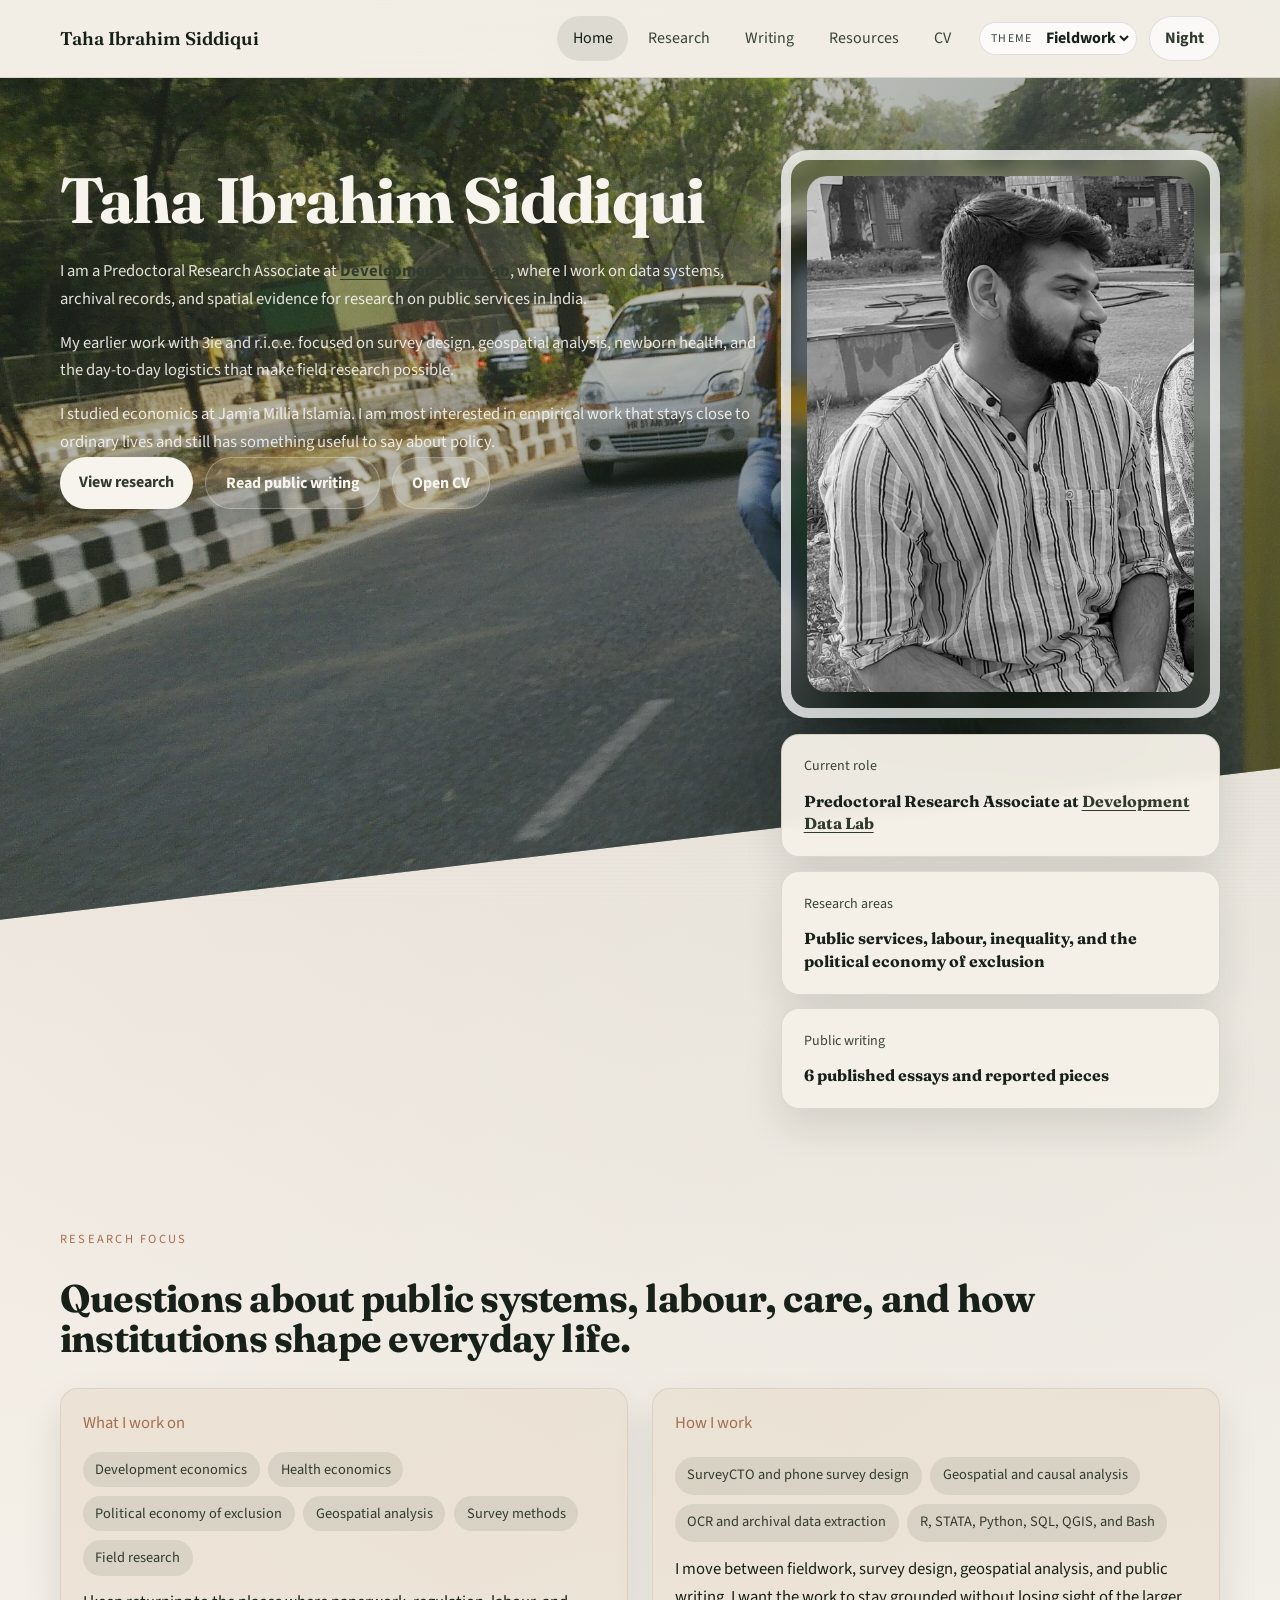
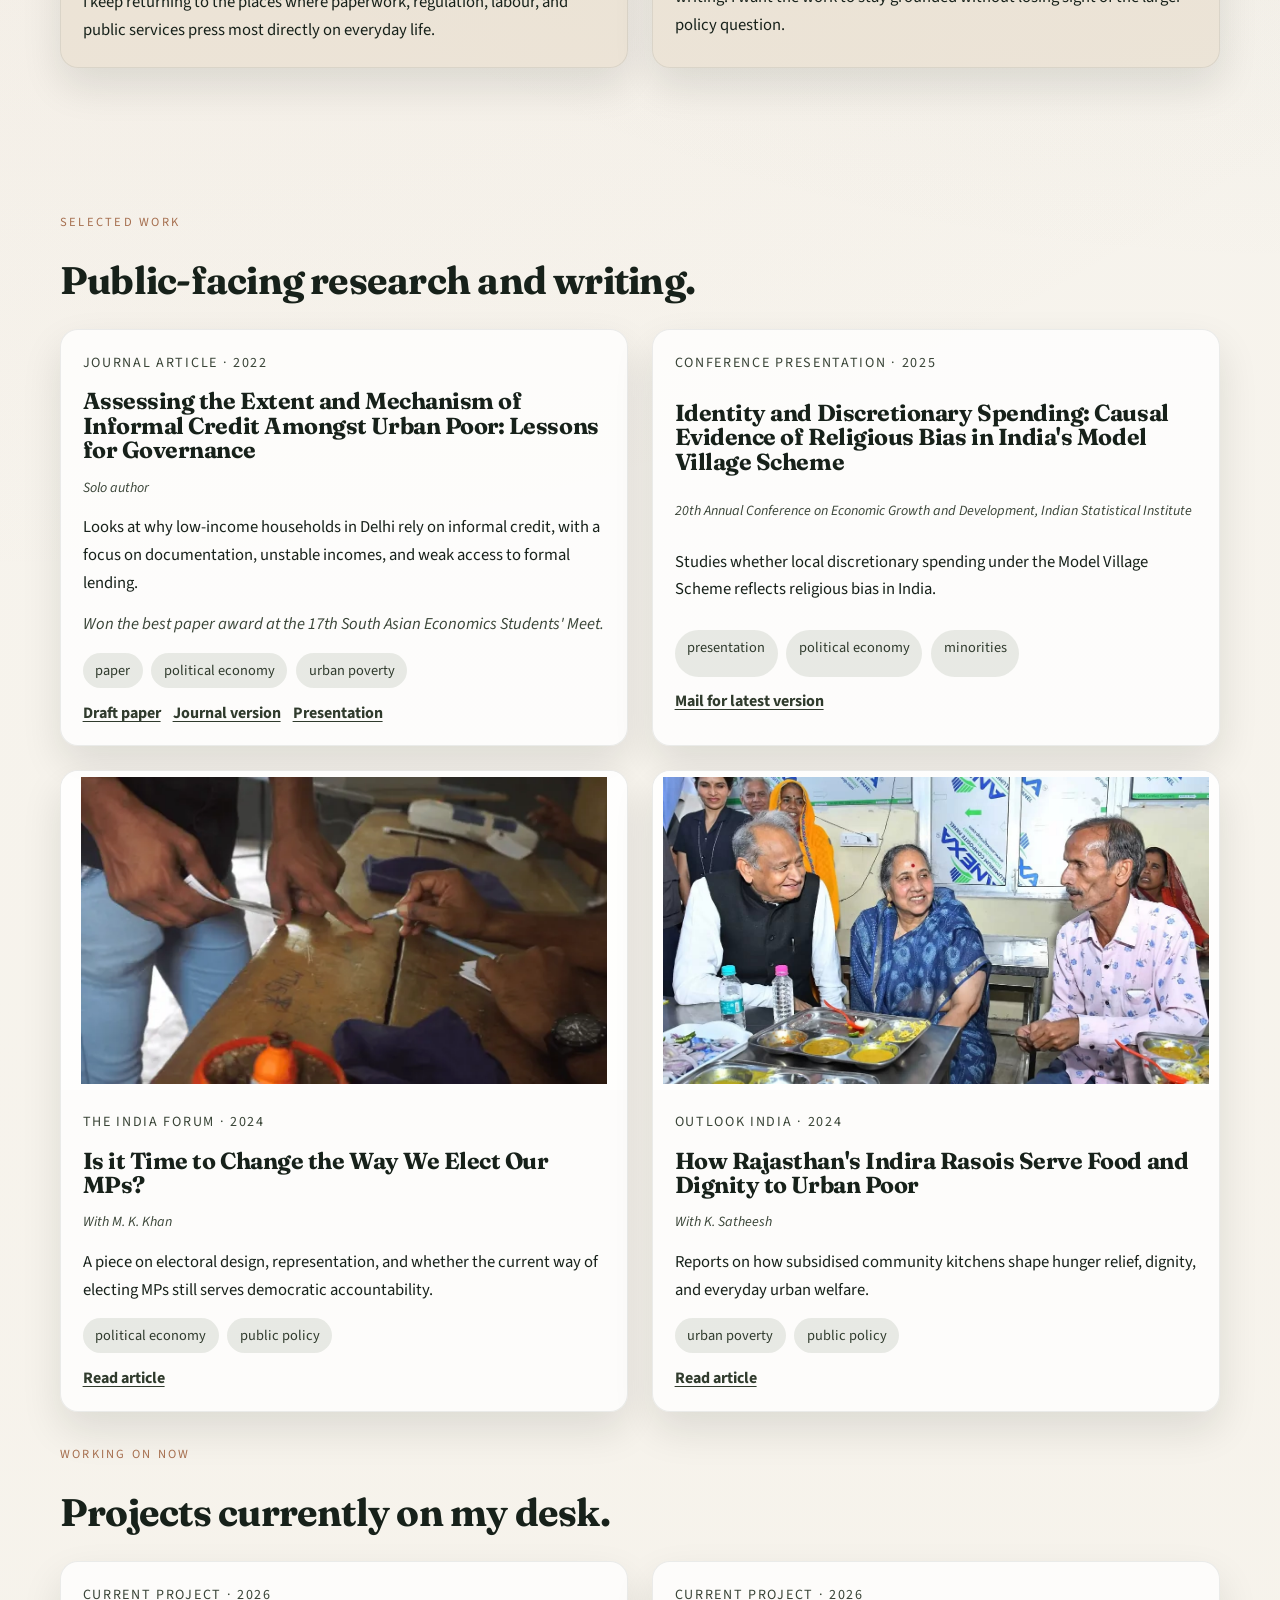
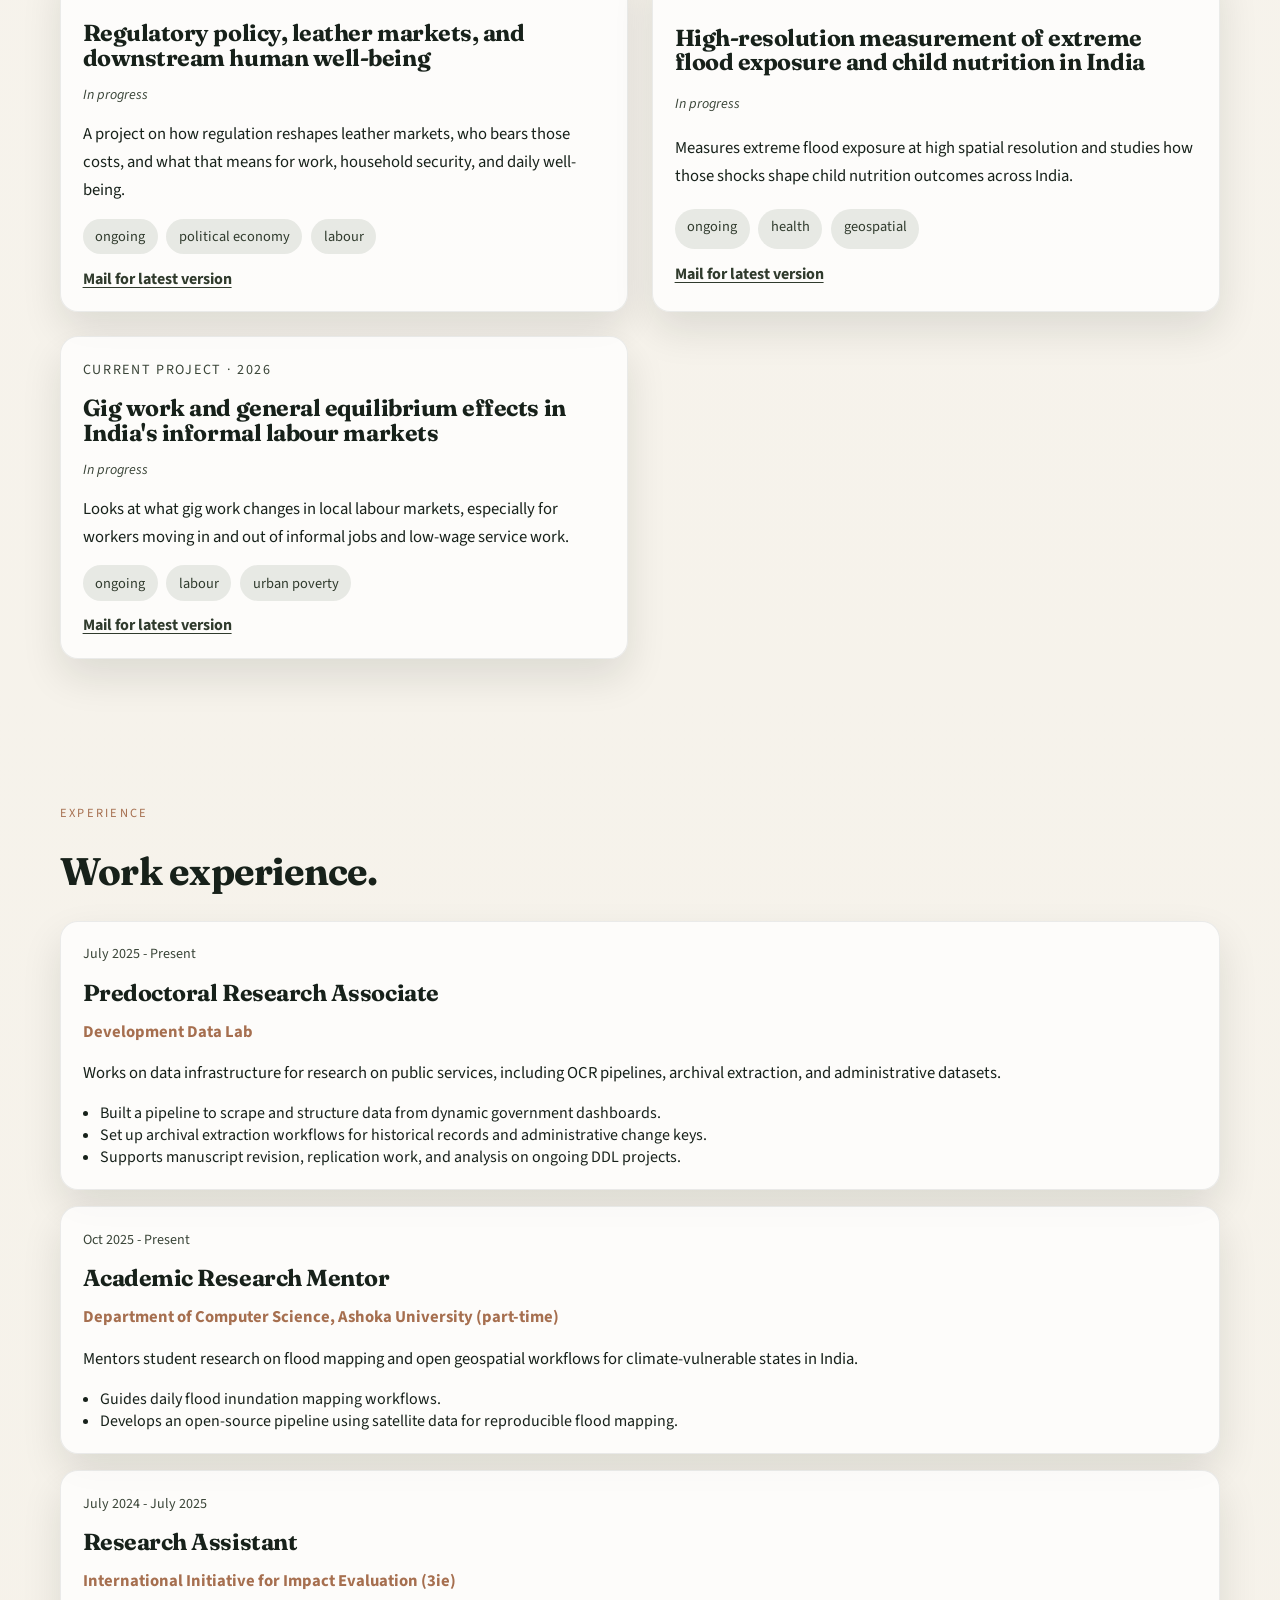
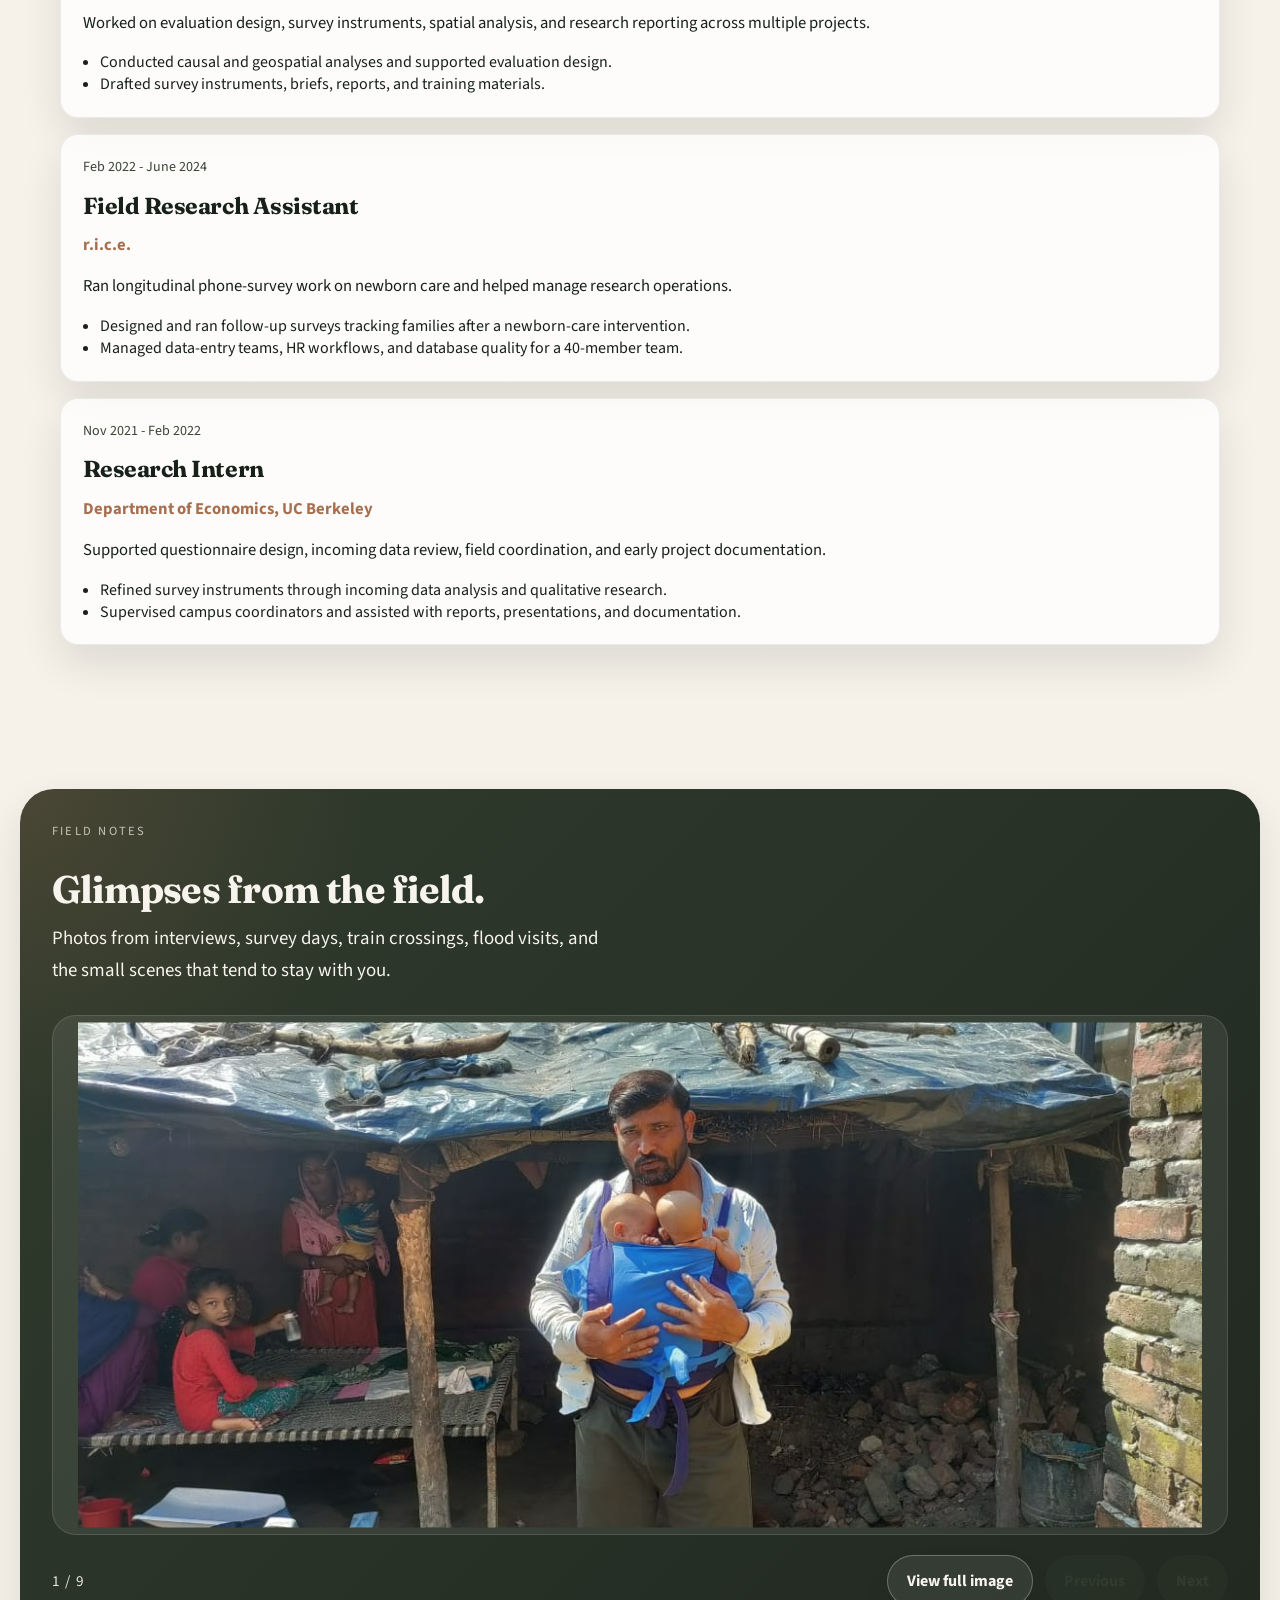
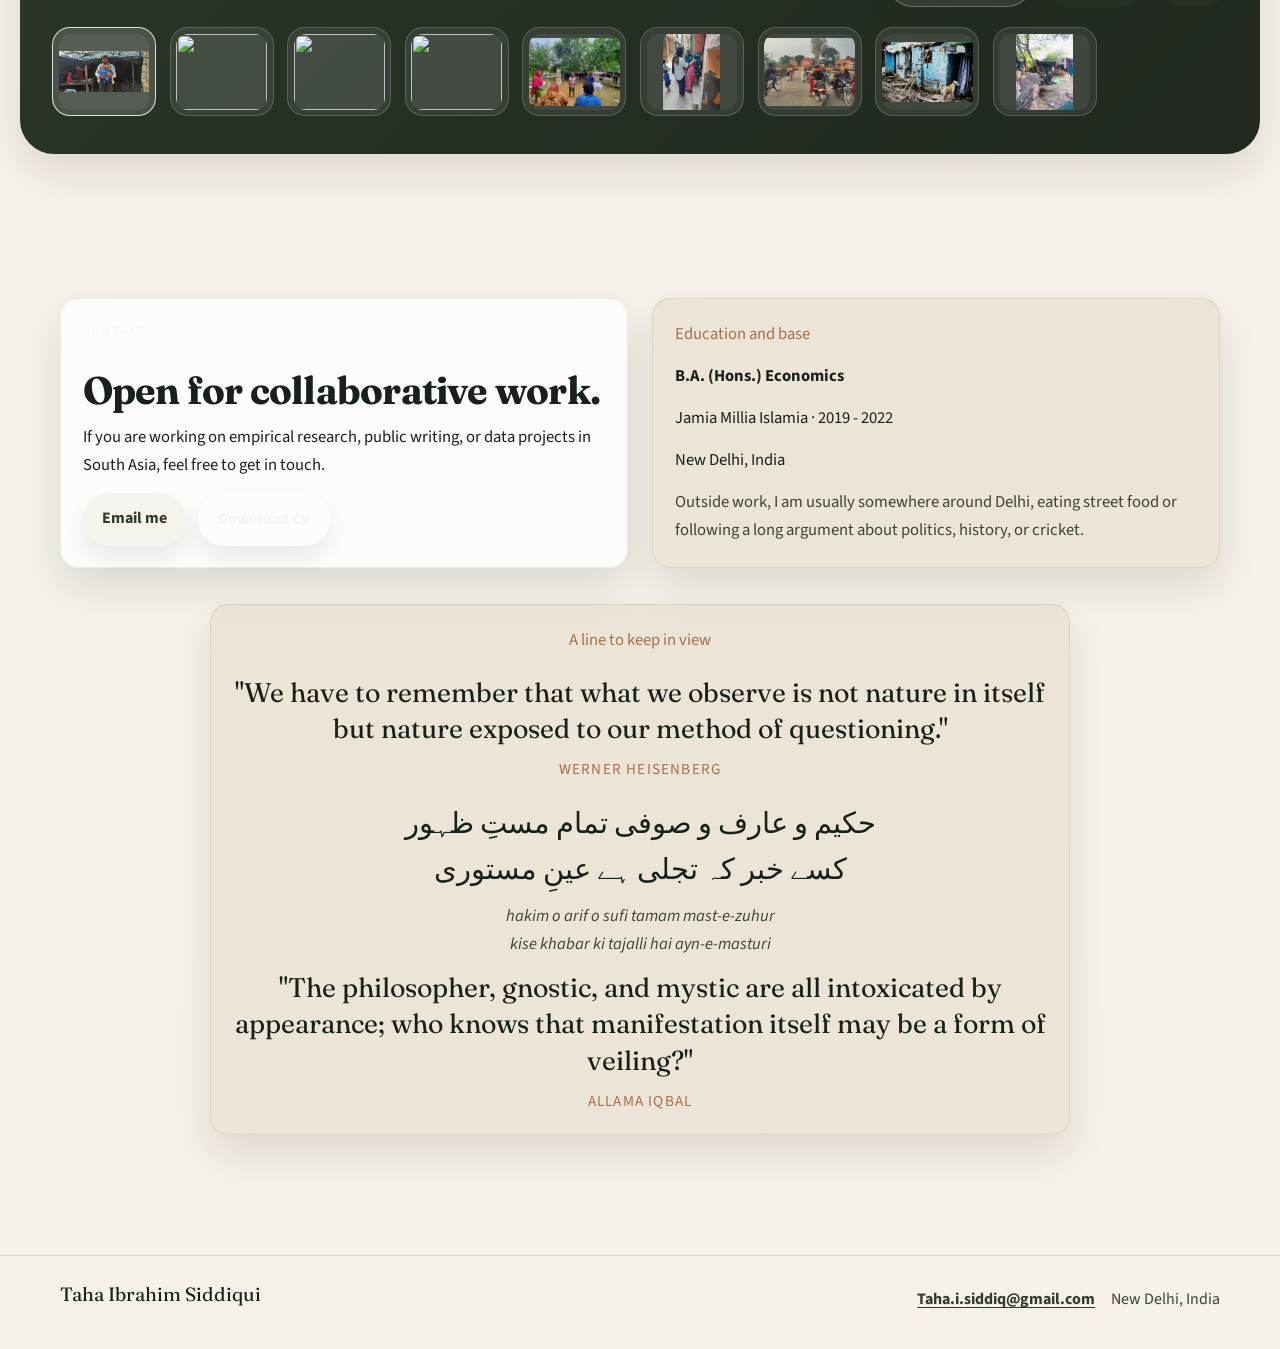
==== index.html @ e0883890 "Clean up static site assets and styles" ====
<!DOCTYPE html>
<html lang="en">
<head>
  <meta charset="utf-8">
  <meta name="viewport" content="width=device-width, initial-scale=1">
  <meta name="description" content="Empirical social science research, public scholarship, and fieldwork by Taha Ibrahim Siddiqui.">
  <meta name="theme-color" content="#4e5a46">
  <title>Taha Ibrahim Siddiqui</title>
  <link rel="preconnect" href="https://fonts.googleapis.com">
  <link rel="preconnect" href="https://fonts.gstatic.com" crossorigin>
  <link href="https://fonts.googleapis.com/css2?family=Fraunces:opsz,wght@9..144,400;9..144,500;9..144,600;9..144,700&family=Source+Sans+3:wght@400;500;600;700&display=swap" rel="stylesheet">
  <link rel="stylesheet" href="assets/css/styles.css?v=20260325h">
</head>
<body data-page="home">
  <a class="skip-link" href="#main-content">Skip to content</a>
  <header class="site-header" id="site-header"></header>
  <main id="main-content">
    <section class="page-hero page-hero--home reveal" id="page-hero"></section>
    <section class="section-shell reveal" id="home-focus"></section>
    <section class="section-shell reveal" id="home-work"></section>
    <section class="section-shell reveal" id="home-experience"></section>
    <section class="section-shell section-shell--wide reveal" id="home-gallery"></section>
    <section class="section-shell reveal" id="home-contact"></section>
  </main>
  <footer class="site-footer" id="site-footer"></footer>
  <div id="lightbox-root"></div>
  <noscript>
    <div class="noscript-banner">
      This site uses lightweight JavaScript to render content. You can still open the
      <a href="assets/files/taha-resume-work.pdf">CV PDF</a>
      or email
      <a href="mailto:Taha.i.siddiq@gmail.com">Taha.i.siddiq@gmail.com</a>.
    </div>
  </noscript>
  <script type="module" src="assets/js/home.js?v=20260325h"></script>
</body>
</html>
---- assets/css/styles.css ----
:root {
  --paper: #f5f1e8;
  --paper-deep: #e9dfcf;
  --ink: #17211a;
  --ink-soft: #394437;
  --olive: #4e5a46;
  --olive-deep: #303b2d;
  --clay: #a66f4f;
  --line: rgba(23, 33, 26, 0.12);
  --shadow: 0 18px 40px rgba(18, 26, 18, 0.11);
  --radius-lg: 28px;
  --radius-md: 18px;
  --shell: min(1160px, calc(100vw - 2rem));
  --transition: 220ms ease;
  --glow-a: rgba(166, 111, 79, 0.12);
  --glow-b: rgba(78, 90, 70, 0.12);
  --hero-top: rgba(78, 90, 70, 0.2);
  --hero-bottom: rgba(48, 59, 45, 0.48);
  --hero-text: #f7f4ee;
  --hero-text-muted: rgba(247, 244, 238, 0.78);
  --surface: rgba(255, 255, 255, 0.76);
  --surface-soft: rgba(233, 223, 207, 0.7);
  --surface-strong: rgba(245, 241, 232, 0.96);
  --gallery-top: #303b2d;
  --gallery-bottom: #20281f;
  --gallery-glow: rgba(166, 111, 79, 0.22);
  --gallery-frame: rgba(255, 255, 255, 0.08);
  --background-top: #f7f4ee;
  --body-grain: rgba(255, 255, 255, 0.05);
  --body-lines: rgba(23, 33, 26, 0.015);
  --header-bg: rgba(245, 241, 232, 0.82);
  --nav-hover: rgba(78, 90, 70, 0.12);
  --button-bg: #f7f4ee;
  --button-text: #303b2d;
  --nav-toggle-bg: rgba(255, 255, 255, 0.65);
  --theme-toggle-bg: rgba(255, 255, 255, 0.68);
  --theme-toggle-border: rgba(23, 33, 26, 0.12);
  --theme-toggle-text: #303b2d;
  --theme-toggle-active-bg: #303b2d;
  --theme-toggle-active-text: #f7f4ee;
  --hero-frame-border: rgba(255, 255, 255, 0.76);
  --hero-media-bg: transparent;
  --chip-bg: rgba(78, 90, 70, 0.12);
  --chip-text: #303b2d;
  --article-media-bg: rgba(255, 255, 255, 0.58);
  --resource-media-bg: rgba(255, 255, 255, 0.58);
  --noscript-bg: rgba(255, 255, 255, 0.86);
  --lightbox-button-bg: rgba(247, 244, 238, 0.16);
}

body[data-theme="river"] {
  --paper: #eef4f5;
  --paper-deep: #dbe9e7;
  --ink: #183035;
  --ink-soft: #3d5a60;
  --olive: #336b73;
  --olive-deep: #17474e;
  --clay: #9a6d57;
  --line: rgba(24, 48, 53, 0.12);
  --glow-a: rgba(154, 109, 87, 0.1);
  --glow-b: rgba(51, 107, 115, 0.12);
  --hero-top: rgba(51, 107, 115, 0.2);
  --hero-bottom: rgba(23, 71, 78, 0.5);
  --gallery-top: #17474e;
  --gallery-bottom: #102e33;
  --gallery-glow: rgba(154, 109, 87, 0.18);
}

body[data-theme="brick"] {
  --paper: #f7efe8;
  --paper-deep: #ead6ca;
  --ink: #2e1d18;
  --ink-soft: #5f4138;
  --olive: #8b4f3c;
  --olive-deep: #5f2f22;
  --clay: #b57752;
  --line: rgba(46, 29, 24, 0.12);
  --glow-a: rgba(181, 119, 82, 0.16);
  --glow-b: rgba(95, 47, 34, 0.08);
  --hero-top: rgba(139, 79, 60, 0.22);
  --hero-bottom: rgba(95, 47, 34, 0.5);
  --gallery-top: #5f2f22;
  --gallery-bottom: #341814;
  --gallery-glow: rgba(181, 119, 82, 0.22);
}

body[data-theme="night"] {
  --paper: #101816;
  --paper-deep: #16201d;
  --ink: #edf4ef;
  --ink-soft: #a9bbb3;
  --olive: #78a89b;
  --olive-deep: #b5ddd2;
  --clay: #d5b48e;
  --line: rgba(237, 244, 239, 0.1);
  --shadow: 0 20px 44px rgba(0, 0, 0, 0.35);
  --glow-a: rgba(120, 168, 155, 0.14);
  --glow-b: rgba(77, 102, 129, 0.12);
  --hero-top: rgba(5, 10, 10, 0.12);
  --hero-bottom: rgba(7, 12, 12, 0.52);
  --hero-text: #f2f7f3;
  --hero-text-muted: rgba(242, 247, 243, 0.78);
  --surface: rgba(21, 29, 27, 0.82);
  --surface-soft: rgba(17, 25, 24, 0.9);
  --surface-strong: rgba(21, 29, 27, 0.96);
  --gallery-top: #0f1718;
  --gallery-bottom: #091012;
  --gallery-glow: rgba(120, 168, 155, 0.18);
  --gallery-frame: rgba(255, 255, 255, 0.04);
  --background-top: #0d1312;
  --body-grain: rgba(255, 255, 255, 0.02);
  --body-lines: rgba(255, 255, 255, 0.03);
  --header-bg: rgba(12, 18, 17, 0.82);
  --nav-hover: rgba(120, 168, 155, 0.18);
  --button-bg: #edf4ef;
  --button-text: #10201c;
  --nav-toggle-bg: rgba(15, 22, 21, 0.9);
  --theme-toggle-bg: rgba(18, 27, 25, 0.92);
  --theme-toggle-border: rgba(237, 244, 239, 0.12);
  --theme-toggle-text: #edf4ef;
  --theme-toggle-active-bg: #edf4ef;
  --theme-toggle-active-text: #10201c;
  --hero-frame-border: rgba(255, 255, 255, 0.22);
  --hero-media-bg: transparent;
  --chip-bg: rgba(120, 168, 155, 0.16);
  --chip-text: #d8efe8;
  --article-media-bg: rgba(255, 255, 255, 0.05);
  --resource-media-bg: rgba(255, 255, 255, 0.05);
  --noscript-bg: rgba(21, 29, 27, 0.94);
  --lightbox-button-bg: rgba(237, 244, 239, 0.18);
}

*,
*::before,
*::after {
  box-sizing: border-box;
}

html {
  scroll-behavior: smooth;
}

body {
  margin: 0;
  font-family: "Source Sans 3", sans-serif;
  color: var(--ink);
  background:
    radial-gradient(circle at top left, var(--glow-a), transparent 28%),
    radial-gradient(circle at top right, var(--glow-b), transparent 24%),
    linear-gradient(180deg, var(--background-top) 0%, var(--paper) 100%);
  min-height: 100vh;
}

body::before {
  content: "";
  position: fixed;
  inset: 0;
  pointer-events: none;
  background-image:
    linear-gradient(var(--body-grain), var(--body-grain)),
    repeating-linear-gradient(
      0deg,
      var(--body-lines),
      var(--body-lines) 1px,
      transparent 1px,
      transparent 4px
    );
  opacity: 0.55;
}

img {
  display: block;
  max-width: 100%;
}

a {
  color: inherit;
}

button,
input,
textarea,
select {
  font: inherit;
}

.shell,
.section-shell {
  width: var(--shell);
  margin-inline: auto;
}

.section-shell {
  padding: 4.5rem 0;
}

.section-shell--wide {
  width: min(1240px, calc(100vw - 2rem));
}

.skip-link {
  position: absolute;
  left: 1rem;
  top: -3rem;
  padding: 0.7rem 1rem;
  background: var(--olive-deep);
  color: #fff;
  border-radius: 999px;
  z-index: 20;
}

.skip-link:focus {
  top: 1rem;
}

.site-header {
  position: sticky;
  top: 0;
  z-index: 10;
  backdrop-filter: blur(16px);
  background: var(--header-bg);
  border-bottom: 1px solid var(--line);
}

.site-header__inner {
  display: flex;
  align-items: center;
  justify-content: space-between;
  gap: 1rem;
  padding: 1rem 0;
}

.site-header__cluster {
  display: flex;
  align-items: center;
  gap: 0.75rem;
}

.brand {
  display: inline-flex;
  flex-direction: column;
  gap: 0.1rem;
  text-decoration: none;
}

.brand__eyebrow {
  font-size: 0.74rem;
  letter-spacing: 0.16em;
  text-transform: uppercase;
  color: var(--ink-soft);
}

.brand__name {
  font-family: "Fraunces", serif;
  font-size: 1.15rem;
  font-weight: 600;
}

.site-nav {
  display: flex;
  align-items: center;
  gap: 0.3rem;
}

.site-nav__link {
  text-decoration: none;
  color: var(--ink-soft);
  padding: 0.7rem 0.95rem;
  border-radius: 999px;
  transition: background-color var(--transition), color var(--transition), transform var(--transition);
}

.site-nav__link:hover,
.site-nav__link:focus-visible,
.site-nav__link--active {
  background: var(--nav-hover);
  color: var(--ink);
}

.theme-switcher {
  display: inline-flex;
  align-items: center;
  gap: 0.55rem;
  padding: 0.2rem 0.25rem 0.2rem 0.7rem;
  border-radius: 999px;
  border: 1px solid var(--line);
  background: var(--surface);
}

.theme-switcher__label {
  font-size: 0.74rem;
  letter-spacing: 0.12em;
  text-transform: uppercase;
  color: var(--ink-soft);
}

.theme-select {
  border: none;
  background: transparent;
  color: var(--ink);
  font-weight: 700;
  cursor: pointer;
}

.theme-toggle {
  border: 1px solid var(--theme-toggle-border);
  background: var(--theme-toggle-bg);
  color: var(--theme-toggle-text);
  border-radius: 999px;
  padding: 0.65rem 0.95rem;
  font-weight: 700;
  cursor: pointer;
  transition: transform var(--transition), background-color var(--transition), color var(--transition), border-color var(--transition);
}

.theme-toggle:hover,
.theme-toggle:focus-visible {
  transform: translateY(-1px);
}

.theme-toggle--active {
  background: var(--theme-toggle-active-bg);
  color: var(--theme-toggle-active-text);
}

.nav-toggle {
  display: none;
  border: 1px solid var(--line);
  background: var(--nav-toggle-bg);
  border-radius: 999px;
  padding: 0.65rem 0.95rem;
  color: var(--ink);
  font-weight: 700;
  align-items: center;
  justify-content: center;
  min-width: 4.6rem;
}

.page-hero {
  position: relative;
  overflow: hidden;
}

.page-hero--home {
  padding: 4.5rem 0 3rem;
}

.page-hero--home::before {
  content: "";
  position: absolute;
  inset: 0 0 auto;
  height: 78%;
  background:
    linear-gradient(135deg, rgba(10, 16, 13, 0.02), rgba(10, 16, 13, 0.08)),
    radial-gradient(circle at top left, rgba(255, 255, 255, 0.06), transparent 24%);
  clip-path: polygon(0 0, 100% 0, 100% 82%, 0 100%);
}

.hero-background {
  position: absolute;
  inset: 0 0 auto;
  height: 78%;
  overflow: hidden;
  clip-path: polygon(0 0, 100% 0, 100% 82%, 0 100%);
}

.hero-background__video,
.hero-background__poster,
.hero-background__veil {
  position: absolute;
  inset: 0;
  width: 100%;
  height: 100%;
}

.hero-background__video,
.hero-background__poster {
  object-fit: cover;
}

.hero-background__poster {
  display: none;
}

.hero-background__veil {
  background:
    linear-gradient(120deg, rgba(7, 12, 10, 0.18), rgba(7, 12, 10, 0.02) 40%, rgba(7, 12, 10, 0.24)),
    linear-gradient(135deg, var(--hero-top), var(--hero-bottom));
}

.hero-background--static .hero-background__video {
  display: none;
}

.hero-background--static .hero-background__poster {
  display: block;
}

.page-hero--compact {
  padding: 3.5rem 0 2rem;
}

.hero-grid,
.compact-hero,
.two-column-grid,
.contact-grid,
.card-grid,
.listing-grid,
.resource-grid {
  display: grid;
  gap: 1.5rem;
}

.hero-grid {
  grid-template-columns: minmax(0, 1.35fr) minmax(320px, 0.85fr);
  position: relative;
  z-index: 1;
  align-items: start;
}

.hero-copy {
  color: var(--hero-text);
  padding: 1rem 0 2rem;
}

.eyebrow {
  margin: 0 0 0.9rem;
  font-size: 0.78rem;
  letter-spacing: 0.18em;
  text-transform: uppercase;
  color: var(--hero-text-muted);
}

.page-hero--compact .eyebrow,
.section-heading .eyebrow,
.panel-card__kicker {
  color: var(--clay);
}

h1,
h2,
h3 {
  margin: 0;
  font-family: "Fraunces", serif;
  line-height: 1.06;
  letter-spacing: -0.02em;
}

h1 {
  font-size: clamp(2.8rem, 5vw, 5.25rem);
}

h2 {
  font-size: clamp(2rem, 3vw, 3rem);
}

h3 {
  font-size: 1.45rem;
}

p {
  margin: 0;
  line-height: 1.68;
  font-size: 1.04rem;
}

.hero-copy__lede,
.compact-hero__body,
.section-heading__body {
  font-size: 1.18rem;
  max-width: 62ch;
}

.hero-copy__body {
  display: grid;
  gap: 1rem;
  margin-top: 1.5rem;
  color: rgba(247, 244, 238, 0.9);
}

.button-row,
.card-links,
.gallery-controls,
.filter-bar,
.gallery-dots {
  display: flex;
  flex-wrap: wrap;
  gap: 0.75rem;
}

.button,
.filter-button,
.gallery-dot {
  appearance: none;
  border: none;
  border-radius: 999px;
  text-decoration: none;
  cursor: pointer;
  transition: transform var(--transition), background-color var(--transition), color var(--transition), border-color var(--transition);
}

.button {
  background: var(--button-bg);
  color: var(--button-text);
  padding: 0.88rem 1.2rem;
  font-weight: 700;
  box-shadow: 0 12px 24px rgba(0, 0, 0, 0.08);
}

.button:hover,
.button:focus-visible,
.filter-button:hover,
.filter-button:focus-visible,
.gallery-dot:hover,
.gallery-dot:focus-visible {
  transform: translateY(-1px);
}

.button--ghost {
  background: rgba(255, 255, 255, 0.08);
  border: 1px solid rgba(255, 255, 255, 0.28);
  color: var(--hero-text);
}

.button--soft {
  background: rgba(78, 90, 70, 0.1);
  color: var(--olive-deep);
  box-shadow: none;
}

.hero-copy .button--soft {
  background: rgba(247, 244, 238, 0.16);
  color: var(--hero-text);
  border: 1px solid rgba(247, 244, 238, 0.24);
}

.hero-media {
  position: relative;
  display: grid;
  gap: 1rem;
  align-content: start;
}

.portrait-card {
  margin: 0;
  border-radius: var(--radius-lg);
  overflow: hidden;
  background: #ece4d6;
  box-shadow: var(--shadow);
  border: 10px solid var(--hero-frame-border);
  display: grid;
  place-items: center;
  padding: 1rem;
}

.portrait-card img {
  width: 100%;
  height: auto;
  max-height: 34rem;
  object-fit: contain;
  border-radius: 20px;
}

.portrait-card--hero {
  background: var(--hero-media-bg);
  backdrop-filter: blur(10px);
}

.page-hero--home .hero-stat {
  background: var(--surface-strong);
  border-color: var(--line);
  backdrop-filter: blur(6px);
}

.page-hero--home .hero-stat__label {
  color: var(--ink-soft);
}

.page-hero--home .hero-stat strong {
  color: var(--ink);
}

.hero-stats {
  display: grid;
  gap: 0.85rem;
}

.hero-stat,
.panel-card,
.story-card,
.timeline-card,
.contact-card,
.resource-card {
  background: var(--surface);
  border: 1px solid rgba(23, 33, 26, 0.08);
  border-radius: var(--radius-md);
  box-shadow: var(--shadow);
  padding: 1.35rem;
  display: grid;
  gap: 0.85rem;
}

.panel-card,
.contact-card--soft {
  background: var(--surface-soft);
}

.hero-stat__label,
.story-card__meta,
.resource-card__meta,
.timeline-card__period,
.listing-count,
.listing-card__subhead {
  display: block;
  color: var(--ink-soft);
  font-size: 0.88rem;
}

.hero-stat strong,
.compact-hero__meta strong {
  display: block;
  line-height: 1.4;
  font-family: "Fraunces", serif;
}

.section-heading {
  display: grid;
  gap: 0.8rem;
  margin-bottom: 1.8rem;
}

.section-heading--top-gap {
  margin-top: 2rem;
}

.section-heading--light h2,
.section-heading--light p {
  color: var(--hero-text);
}

.section-heading--light .eyebrow {
  color: rgba(247, 244, 238, 0.72);
}

.two-column-grid,
.contact-grid,
.card-grid,
.listing-grid,
.resource-grid {
  grid-template-columns: repeat(2, minmax(0, 1fr));
}

.chips {
  list-style: none;
  padding: 0;
  margin: 0;
  display: flex;
  flex-wrap: wrap;
  gap: 0.55rem;
}

.chip {
  border-radius: 999px;
  background: var(--chip-bg);
  color: var(--chip-text);
  padding: 0.45rem 0.78rem;
  font-size: 0.9rem;
}

.chip--button {
  border: none;
  cursor: pointer;
  transition: transform var(--transition), background-color var(--transition), color var(--transition);
}

.chip--button:hover,
.chip--button:focus-visible {
  transform: translateY(-1px);
}

.story-card__meta,
.resource-card__meta {
  text-transform: uppercase;
  letter-spacing: 0.12em;
}

.listing-card__subhead,
.listing-card__note {
  font-style: italic;
}

.listing-card__note {
  color: var(--ink-soft);
}

.text-link {
  color: var(--olive-deep);
  font-weight: 700;
  text-decoration-thickness: 0.08em;
  text-underline-offset: 0.16em;
}

.timeline {
  display: grid;
  gap: 1rem;
}

.timeline-card__org {
  color: var(--clay);
  font-weight: 700;
}

.quote-panel {
  margin-top: 1.5rem;
  gap: 1.25rem;
}

.quote-panel--closing {
  max-width: min(860px, 100%);
  margin: 2.25rem auto 0;
  text-align: center;
  justify-items: center;
}

.quote-panel__block {
  margin: 0;
  display: grid;
  gap: 0.7rem;
}

.quote-panel__lead,
.quote-panel__translation {
  font-family: "Fraunces", serif;
  font-size: clamp(1.25rem, 2.1vw, 1.7rem);
  line-height: 1.35;
}

.quote-panel__original {
  font-family: "Fraunces", serif;
  font-size: clamp(1.25rem, 2.3vw, 1.85rem);
  line-height: 1.55;
}

.quote-panel__transliteration {
  font-style: italic;
  color: var(--ink-soft);
}

.quote-panel__attribution {
  color: var(--clay);
  font-size: 0.95rem;
  letter-spacing: 0.08em;
  text-transform: uppercase;
}

.quote-panel--closing .panel-card__kicker,
.quote-panel--closing .quote-panel__transliteration,
.quote-panel--closing .quote-panel__attribution {
  text-align: center;
}

.timeline-card__list,
.resource-list {
  margin: 0;
  padding-left: 1.1rem;
}

.gallery-panel {
  background:
    radial-gradient(circle at top left, var(--gallery-glow), transparent 22%),
    linear-gradient(135deg, var(--gallery-top), var(--gallery-bottom));
  border-radius: calc(var(--radius-lg) + 6px);
  padding: 2rem;
  box-shadow: var(--shadow);
}

.gallery-carousel {
  display: grid;
  gap: 1.25rem;
}

.gallery-carousel__viewport {
  display: grid;
}

.carousel-slide {
  margin: 0;
  display: grid;
  gap: 0.9rem;
  transition: opacity 320ms ease, transform 320ms ease;
  will-change: opacity, transform;
}

.carousel-slide[hidden] {
  display: none !important;
}

.carousel-slide__button {
  border: none;
  background: transparent;
  padding: 0;
  cursor: pointer;
}

.carousel-slide img {
  width: 100%;
  max-height: min(62vh, 520px);
  object-fit: contain;
  border-radius: 24px;
  background: var(--gallery-frame);
  border: 1px solid rgba(255, 255, 255, 0.12);
  padding: 0.4rem;
  transition: transform var(--transition);
}

.carousel-slide__button:hover img,
.carousel-slide__button:focus-visible img {
  transform: translateY(-2px);
}

.gallery-carousel__status {
  color: rgba(247, 244, 238, 0.92);
}

.gallery-carousel__footer,
.gallery-carousel__meta {
  display: flex;
  align-items: center;
  justify-content: space-between;
  gap: 1rem;
}

.gallery-carousel__meta {
  flex-wrap: wrap;
}

.gallery-carousel__status {
  font-size: 0.95rem;
  letter-spacing: 0.08em;
  text-transform: uppercase;
}

.gallery-thumbs {
  display: flex;
  gap: 0.85rem;
  overflow-x: auto;
  padding-bottom: 0.35rem;
}

.gallery-thumb {
  flex: 0 0 clamp(5rem, 9vw, 6.5rem);
  border: 1px solid rgba(255, 255, 255, 0.18);
  border-radius: 18px;
  background: var(--gallery-frame);
  padding: 0.35rem;
  cursor: pointer;
  transition: transform var(--transition), border-color var(--transition), background-color var(--transition);
}

.gallery-thumb img {
  width: 100%;
  height: 4.75rem;
  object-fit: contain;
  border-radius: 12px;
  background: rgba(255, 255, 255, 0.06);
}

.gallery-thumb:hover,
.gallery-thumb:focus-visible {
  transform: translateY(-2px);
}

.gallery-thumb--active {
  border-color: rgba(255, 255, 255, 0.82);
  background: rgba(255, 255, 255, 0.16);
}

.gallery-dot {
  width: 0.95rem;
  height: 0.95rem;
  padding: 0;
  background: rgba(255, 255, 255, 0.28);
  border: 1px solid rgba(255, 255, 255, 0.32);
}

.gallery-dot--active {
  background: #fff;
}

.compact-hero {
  grid-template-columns: minmax(0, 1.3fr) minmax(240px, 0.7fr);
  align-items: end;
}

.compact-hero__meta {
  display: grid;
  gap: 1rem;
}

.compact-hero__meta > div {
  background: var(--surface);
  border: 1px solid rgba(23, 33, 26, 0.08);
  border-radius: var(--radius-md);
  padding: 1rem 1.1rem;
  box-shadow: var(--shadow);
}

.compact-hero__meta strong {
  font-size: 1.3rem;
}

.compact-hero__meta span {
  color: var(--ink-soft);
}

.filter-bar {
  margin-bottom: 1rem;
}

.filter-button {
  padding: 0.8rem 1rem;
  background: var(--surface);
  border: 1px solid rgba(23, 33, 26, 0.08);
  color: var(--ink-soft);
}

.filter-button--active {
  background: var(--olive);
  color: #fff;
}

.is-filter-hidden {
  display: none !important;
}

.listing-count {
  margin-bottom: 1rem;
}

.section-stack {
  display: grid;
  gap: 2.75rem;
}

.resource-card {
  gap: 0.8rem;
  align-content: start;
  grid-auto-rows: min-content;
}

.resource-card--link {
  text-decoration: none;
  transition: transform var(--transition), border-color var(--transition), box-shadow var(--transition), background-color var(--transition);
}

.resource-card--link:hover,
.resource-card--link:focus-visible {
  transform: translateY(-2px);
  border-color: rgba(78, 90, 70, 0.28);
}

.resource-card--link:focus-visible {
  outline: 3px solid rgba(78, 90, 70, 0.2);
  outline-offset: 3px;
}

.resource-card--media {
  padding: 0;
  gap: 0;
  overflow: hidden;
}

.resource-card__image {
  background: var(--resource-media-bg);
  border-bottom: 1px solid rgba(23, 33, 26, 0.08);
}

.resource-card__image img {
  width: 100%;
  aspect-ratio: 16 / 9;
  object-fit: cover;
  padding: 0.4rem;
}

.resource-card__image--contain img {
  object-fit: contain;
  background: var(--paper-deep);
}

.resource-card__body {
  display: grid;
  gap: 0.8rem;
}

.resource-card--media .resource-card__body {
  padding: 1.35rem 1.35rem 0;
}

.resource-card__button {
  display: inline-flex;
  align-items: center;
  justify-content: center;
  justify-self: start;
  align-self: start;
  margin-top: auto;
  width: auto;
  min-height: 0;
  line-height: 1.1;
  white-space: nowrap;
}

.resource-card--media .resource-card__button {
  margin: 0 1.35rem 1.35rem;
}

.article-card {
  padding: 0;
  overflow: hidden;
  display: block;
}

.article-card__media {
  display: block;
}

.article-card__media img {
  width: 100%;
  aspect-ratio: 16 / 9;
  object-fit: contain;
  background: var(--article-media-bg);
  padding: 0.35rem;
}

.article-card__body {
  padding: 1.35rem;
  display: grid;
  gap: 0.85rem;
}

.contact-card__aside {
  color: var(--ink-soft);
}

.contact-grid--top-gap {
  margin-top: 1.5rem;
}

.site-footer {
  border-top: 1px solid var(--line);
  margin-top: 3rem;
  padding: 1.4rem 0 2.4rem;
}

.site-footer__inner {
  display: flex;
  align-items: flex-end;
  justify-content: space-between;
  gap: 1rem;
}

.site-footer__title {
  font-family: "Fraunces", serif;
  font-size: 1.2rem;
}

.site-footer__meta {
  color: var(--ink-soft);
}

.site-footer__meta {
  display: flex;
  flex-wrap: wrap;
  gap: 1rem;
}

.noscript-banner {
  width: var(--shell);
  margin: 1rem auto 0;
  padding: 1rem 1.1rem;
  border-radius: var(--radius-md);
  background: var(--noscript-bg);
  border: 1px solid var(--line);
}

.lightbox {
  position: fixed;
  inset: 0;
  display: none;
  align-items: center;
  justify-content: center;
  gap: 1rem;
  padding: 1.5rem;
  background: rgba(10, 14, 11, 0.82);
  z-index: 30;
}

.lightbox--open {
  display: flex;
}

.lightbox__figure {
  margin: 0;
  max-width: min(1000px, 80vw);
  display: grid;
  gap: 0.8rem;
}

.lightbox__image {
  max-height: 78vh;
  border-radius: 18px;
  box-shadow: 0 18px 36px rgba(0, 0, 0, 0.28);
}

.lightbox__close,
.lightbox__nav {
  border: none;
  background: var(--lightbox-button-bg);
  color: #f7f4ee;
  padding: 0.85rem 1rem;
  border-radius: 999px;
  cursor: pointer;
}

.has-lightbox {
  overflow: hidden;
}

.reveal {
  opacity: 0;
  transform: translateY(18px);
  transition: opacity 500ms ease, transform 500ms ease;
}

.reveal.is-visible {
  opacity: 1;
  transform: translateY(0);
}

@media (prefers-reduced-motion: reduce) {
  html {
    scroll-behavior: auto;
  }

  .reveal {
    opacity: 1;
    transform: none;
    transition: none;
  }
}

@media (max-width: 980px) {
  .hero-grid,
  .compact-hero,
  .card-grid,
  .listing-grid,
  .resource-grid,
  .two-column-grid,
  .contact-grid {
    grid-template-columns: 1fr;
  }

  .gallery-carousel__footer,
  .gallery-carousel__meta,
  .site-footer__inner {
    flex-direction: column;
    align-items: flex-start;
  }
}

@media (max-width: 760px) {
  .nav-toggle {
    display: inline-flex;
  }

  .site-header__inner {
    position: relative;
    align-items: flex-start;
  }

  .brand__eyebrow,
  .theme-switcher__label {
    display: none;
  }

  .brand__name {
    font-size: 1rem;
    max-width: 12rem;
  }

  .site-nav {
    position: absolute;
    left: 1rem;
    right: 1rem;
    top: calc(100% + 0.5rem);
    padding: 0.7rem;
    border-radius: 20px;
    border: 1px solid var(--line);
    background: var(--surface-strong);
    box-shadow: var(--shadow);
    display: none;
    flex-direction: column;
    align-items: stretch;
  }

  .site-nav--open {
    display: flex;
  }

  .site-nav__link {
    width: 100%;
  }

  .page-hero--home {
    padding-top: 3rem;
  }

  .gallery-panel {
    padding: 1.4rem;
  }

  .gallery-thumb {
    flex-basis: 4.8rem;
  }

  .gallery-thumb img {
    height: 4rem;
  }

  .lightbox {
    flex-direction: column;
  }

  .lightbox__figure {
    max-width: 100%;
  }
}
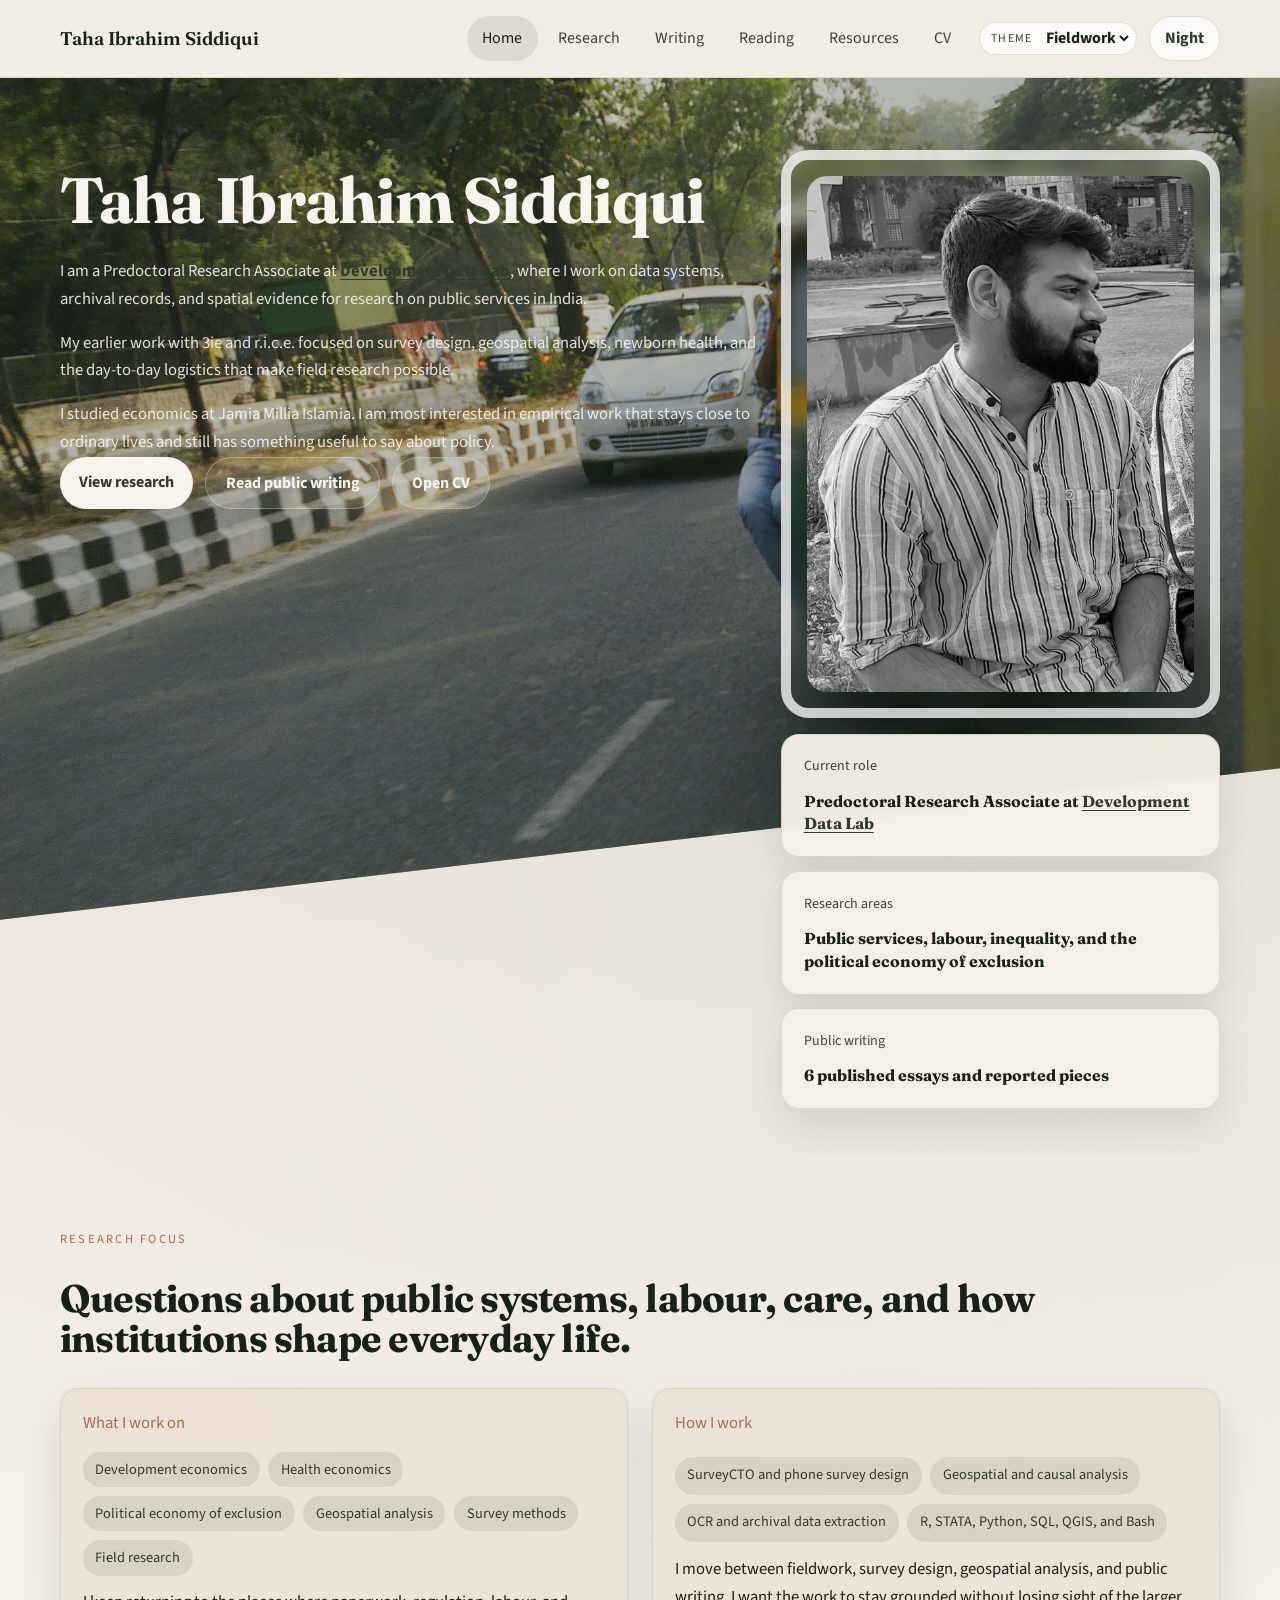
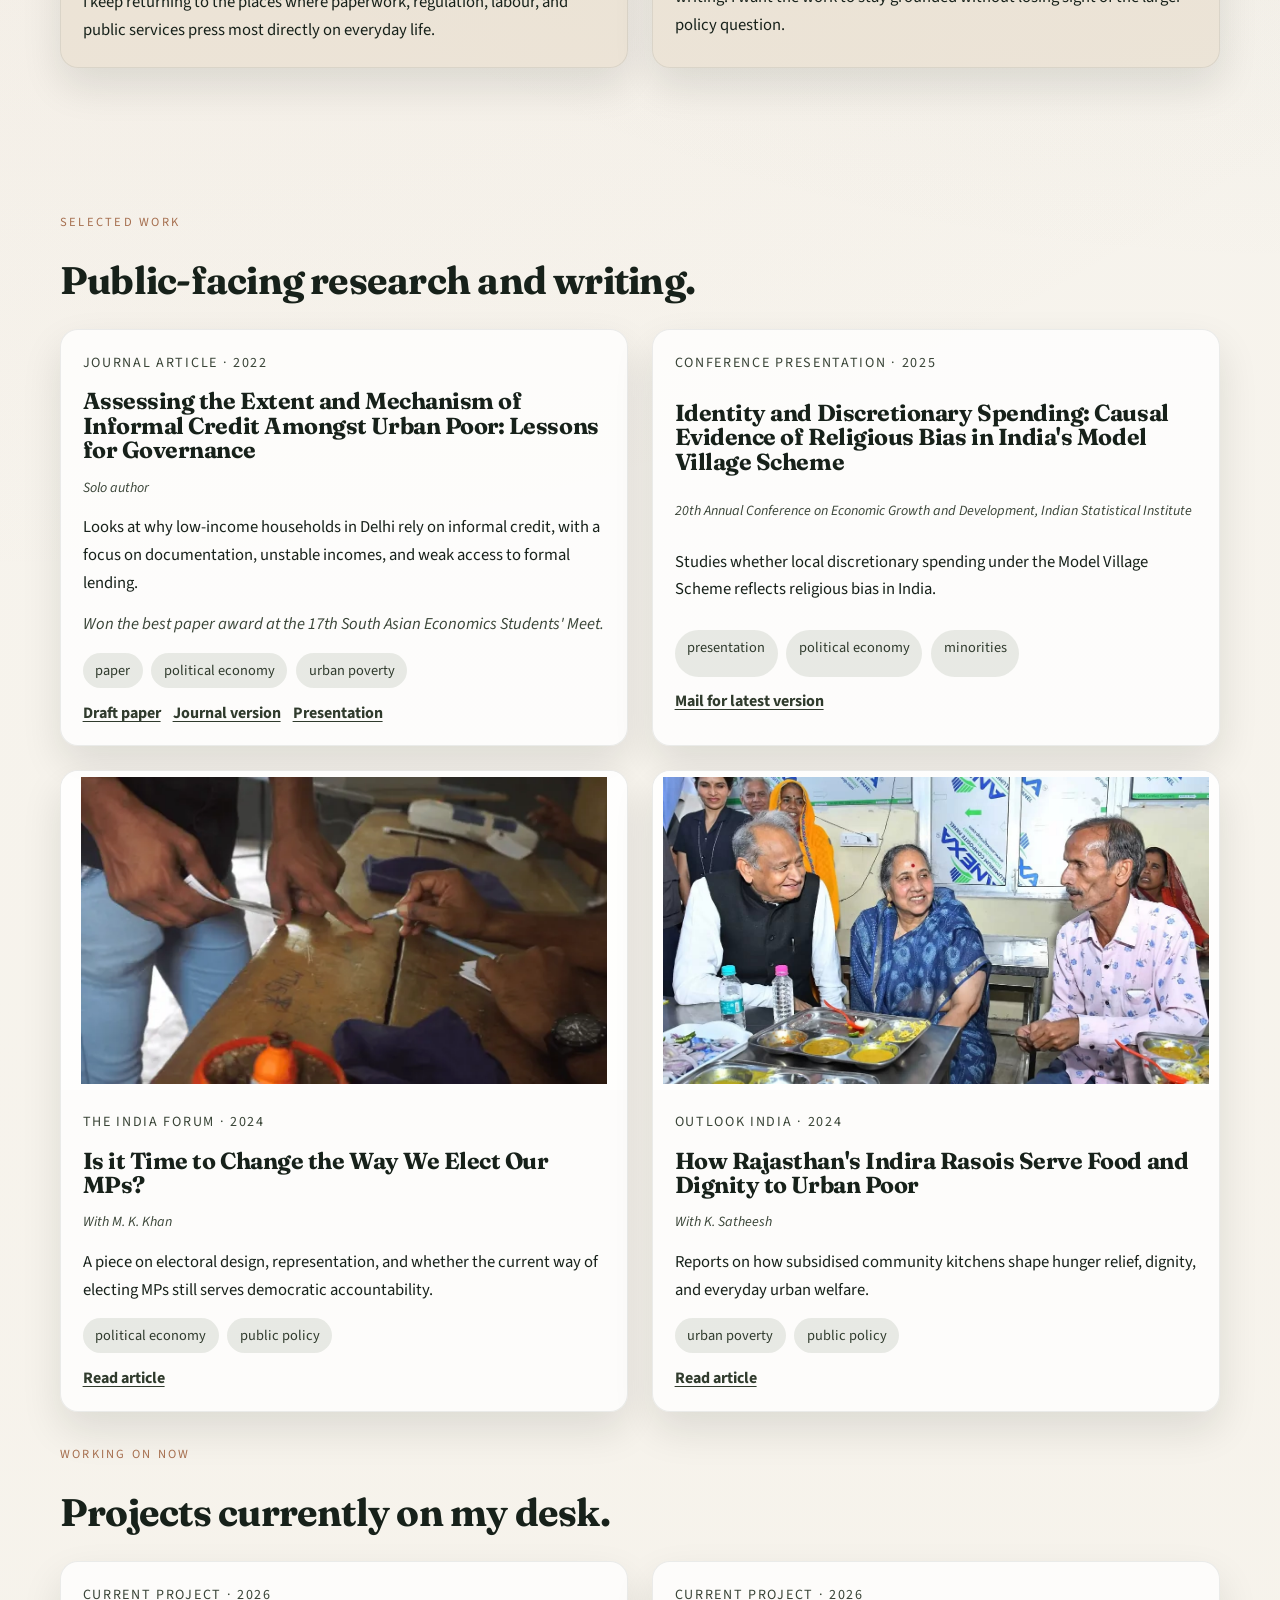
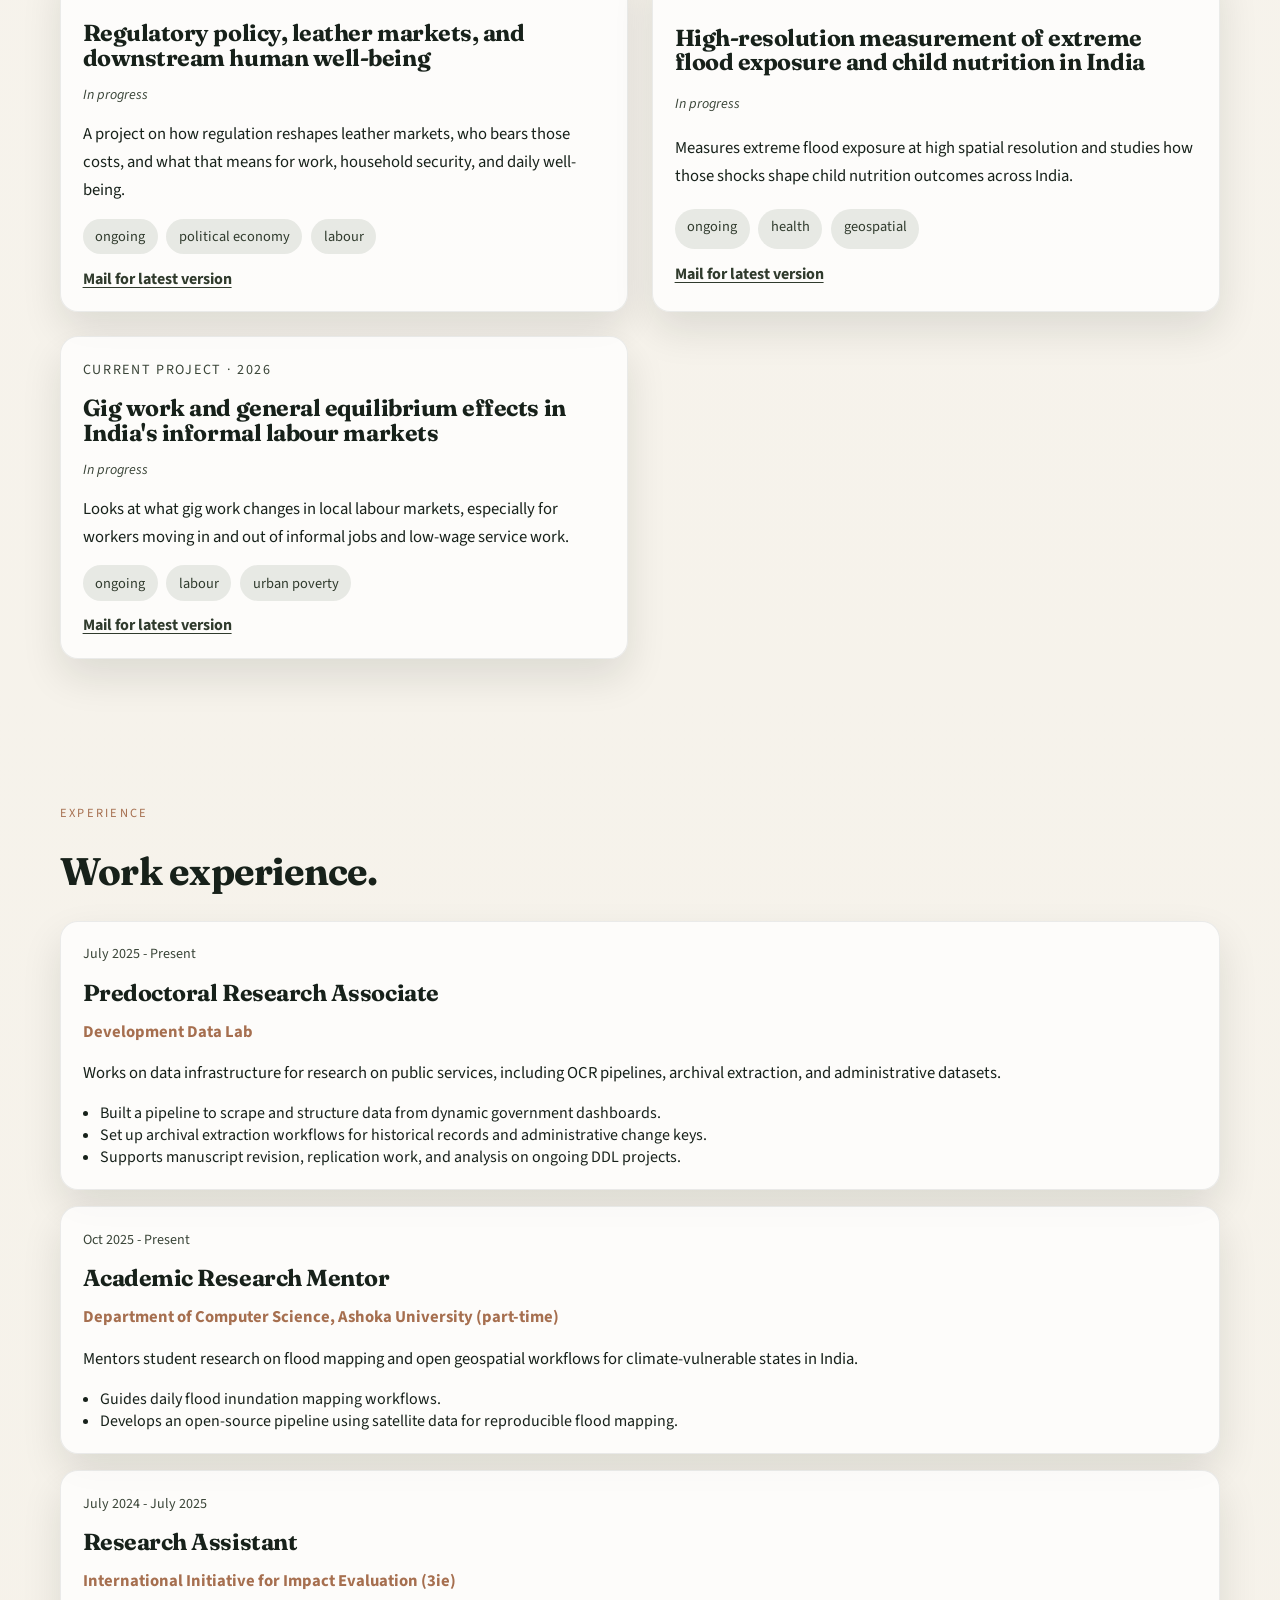
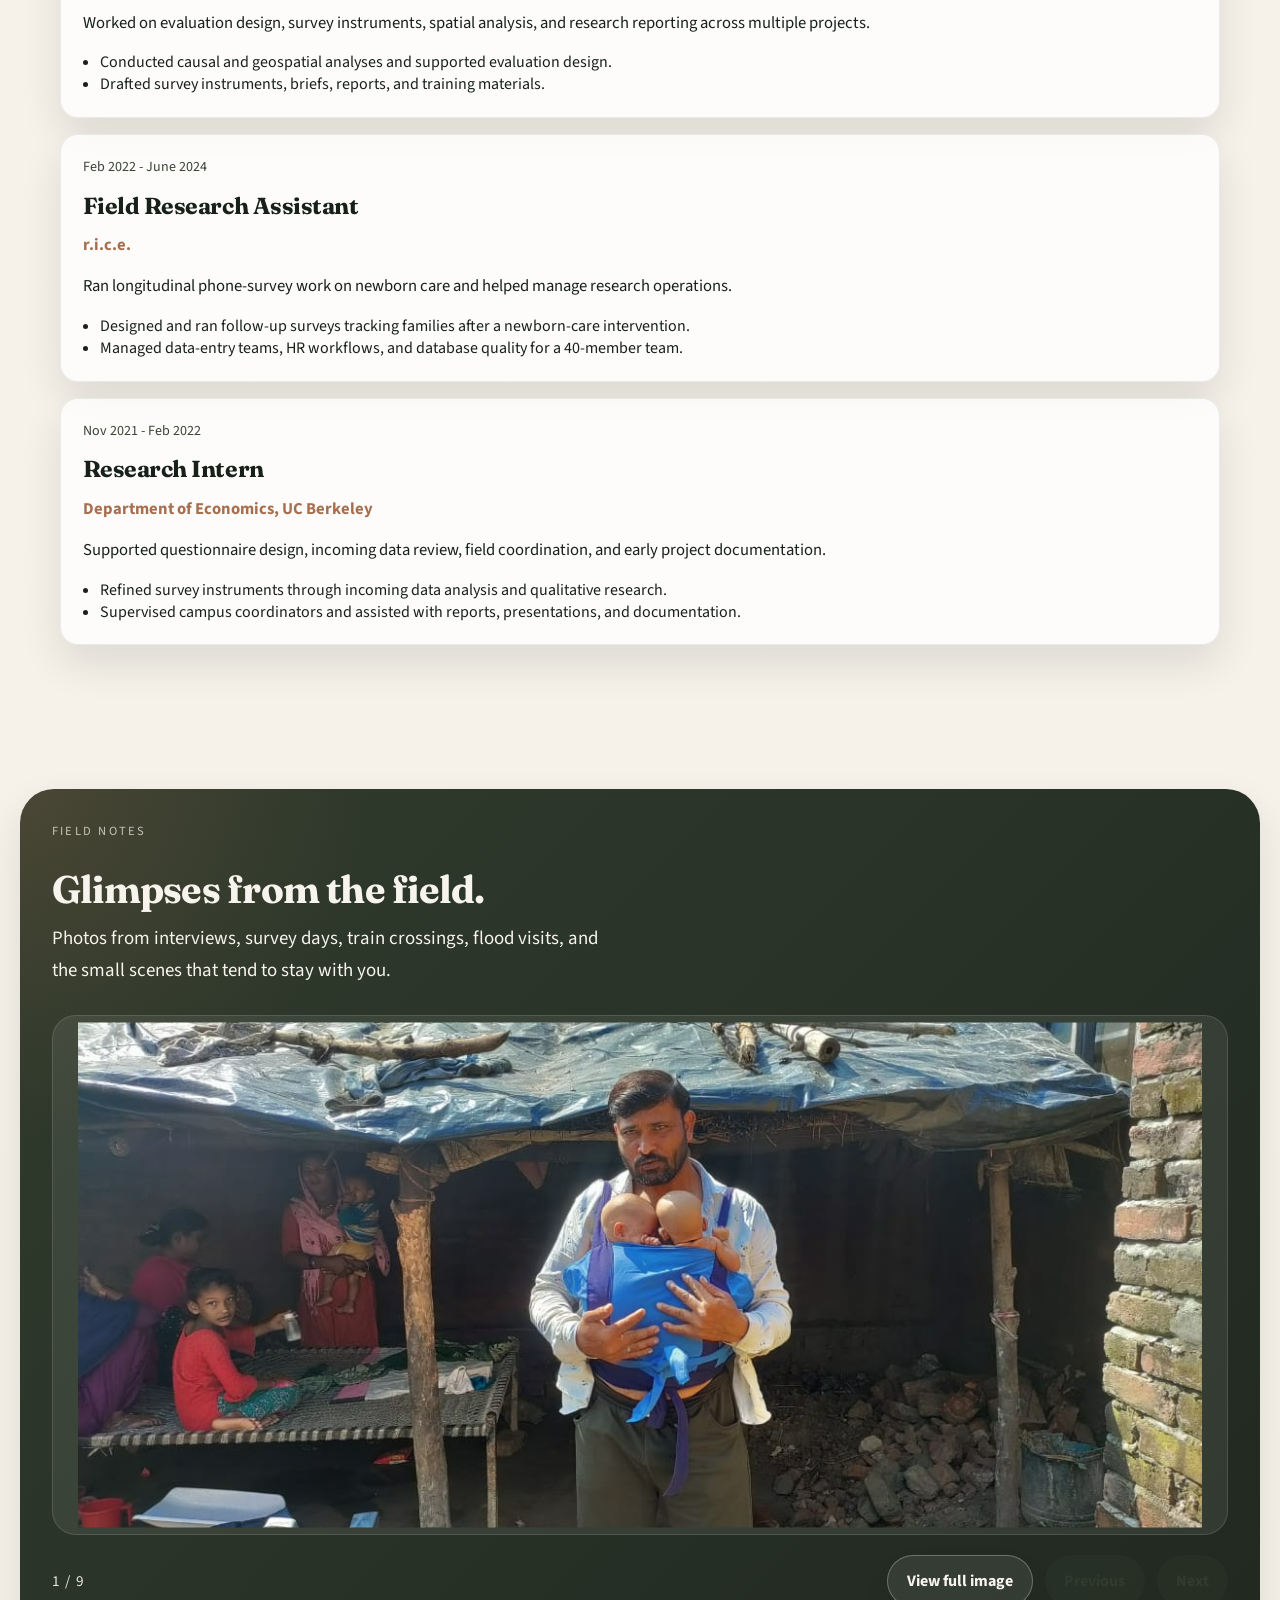
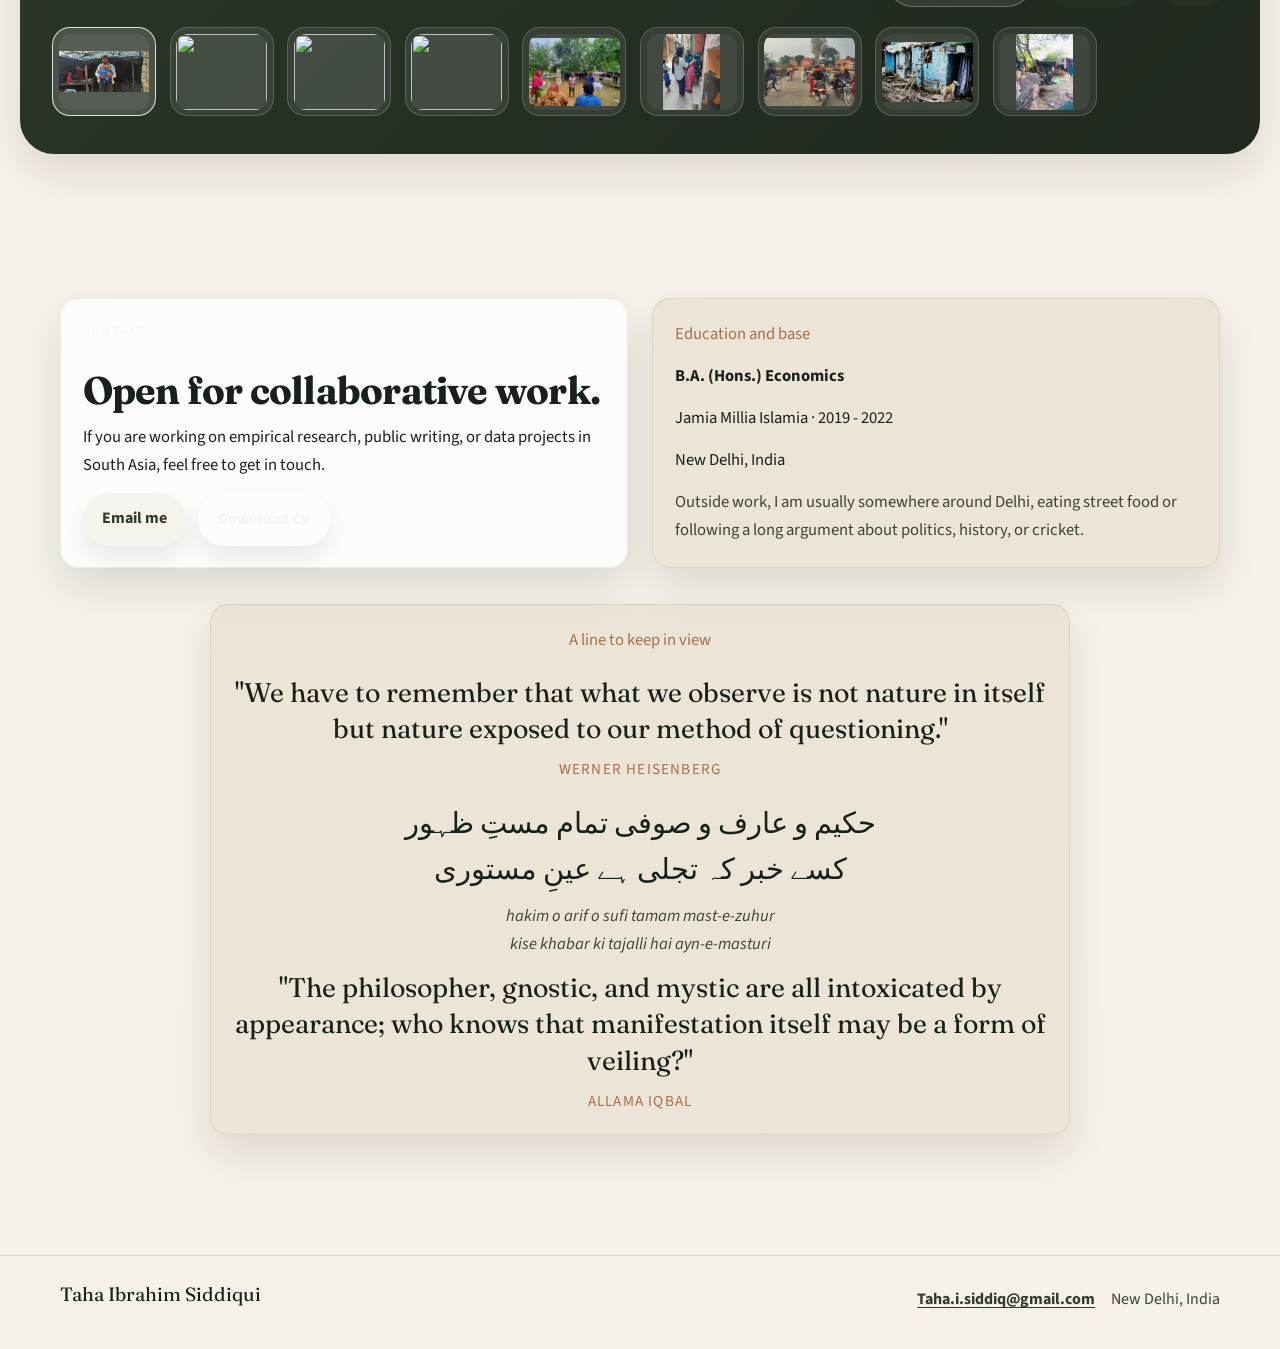
==== commit f7edf57a: "Add reading page and clean resource copy" ====
--- a/index.html
+++ b/index.html
@@ -9,7 +9,7 @@
   <link rel="preconnect" href="https://fonts.googleapis.com">
   <link rel="preconnect" href="https://fonts.gstatic.com" crossorigin>
   <link href="https://fonts.googleapis.com/css2?family=Fraunces:opsz,wght@9..144,400;9..144,500;9..144,600;9..144,700&family=Source+Sans+3:wght@400;500;600;700&display=swap" rel="stylesheet">
-  <link rel="stylesheet" href="assets/css/styles.css?v=20260325h">
+  <link rel="stylesheet" href="assets/css/styles.css?v=20260325i">
 </head>
 <body data-page="home">
   <a class="skip-link" href="#main-content">Skip to content</a>
@@ -32,6 +32,6 @@
       <a href="mailto:Taha.i.siddiq@gmail.com">Taha.i.siddiq@gmail.com</a>.
     </div>
   </noscript>
-  <script type="module" src="assets/js/home.js?v=20260325h"></script>
+  <script type="module" src="assets/js/home.js?v=20260325i"></script>
 </body>
 </html>
--- a/assets/css/styles.css
+++ b/assets/css/styles.css
@@ -1045,6 +1045,39 @@
   margin-top: 1.5rem;
 }
 
+.reading-layout {
+  align-items: start;
+}
+
+.reading-cover-panel {
+  place-items: center;
+  background: var(--surface-soft);
+}
+
+.reading-cover {
+  width: min(100%, 420px);
+  height: auto;
+  display: block;
+  border-radius: 24px;
+  box-shadow: 0 20px 36px rgba(39, 23, 17, 0.18);
+}
+
+.reading-panel {
+  align-content: start;
+}
+
+.reading-quote {
+  margin: 0.25rem 0 0;
+  padding: 1.1rem 1.2rem;
+  border-left: 3px solid var(--clay);
+  border-radius: 18px;
+  background: var(--surface-soft);
+}
+
+.reading-quote p {
+  margin: 0;
+}
+
 .site-footer {
   border-top: 1px solid var(--line);
   margin-top: 3rem;
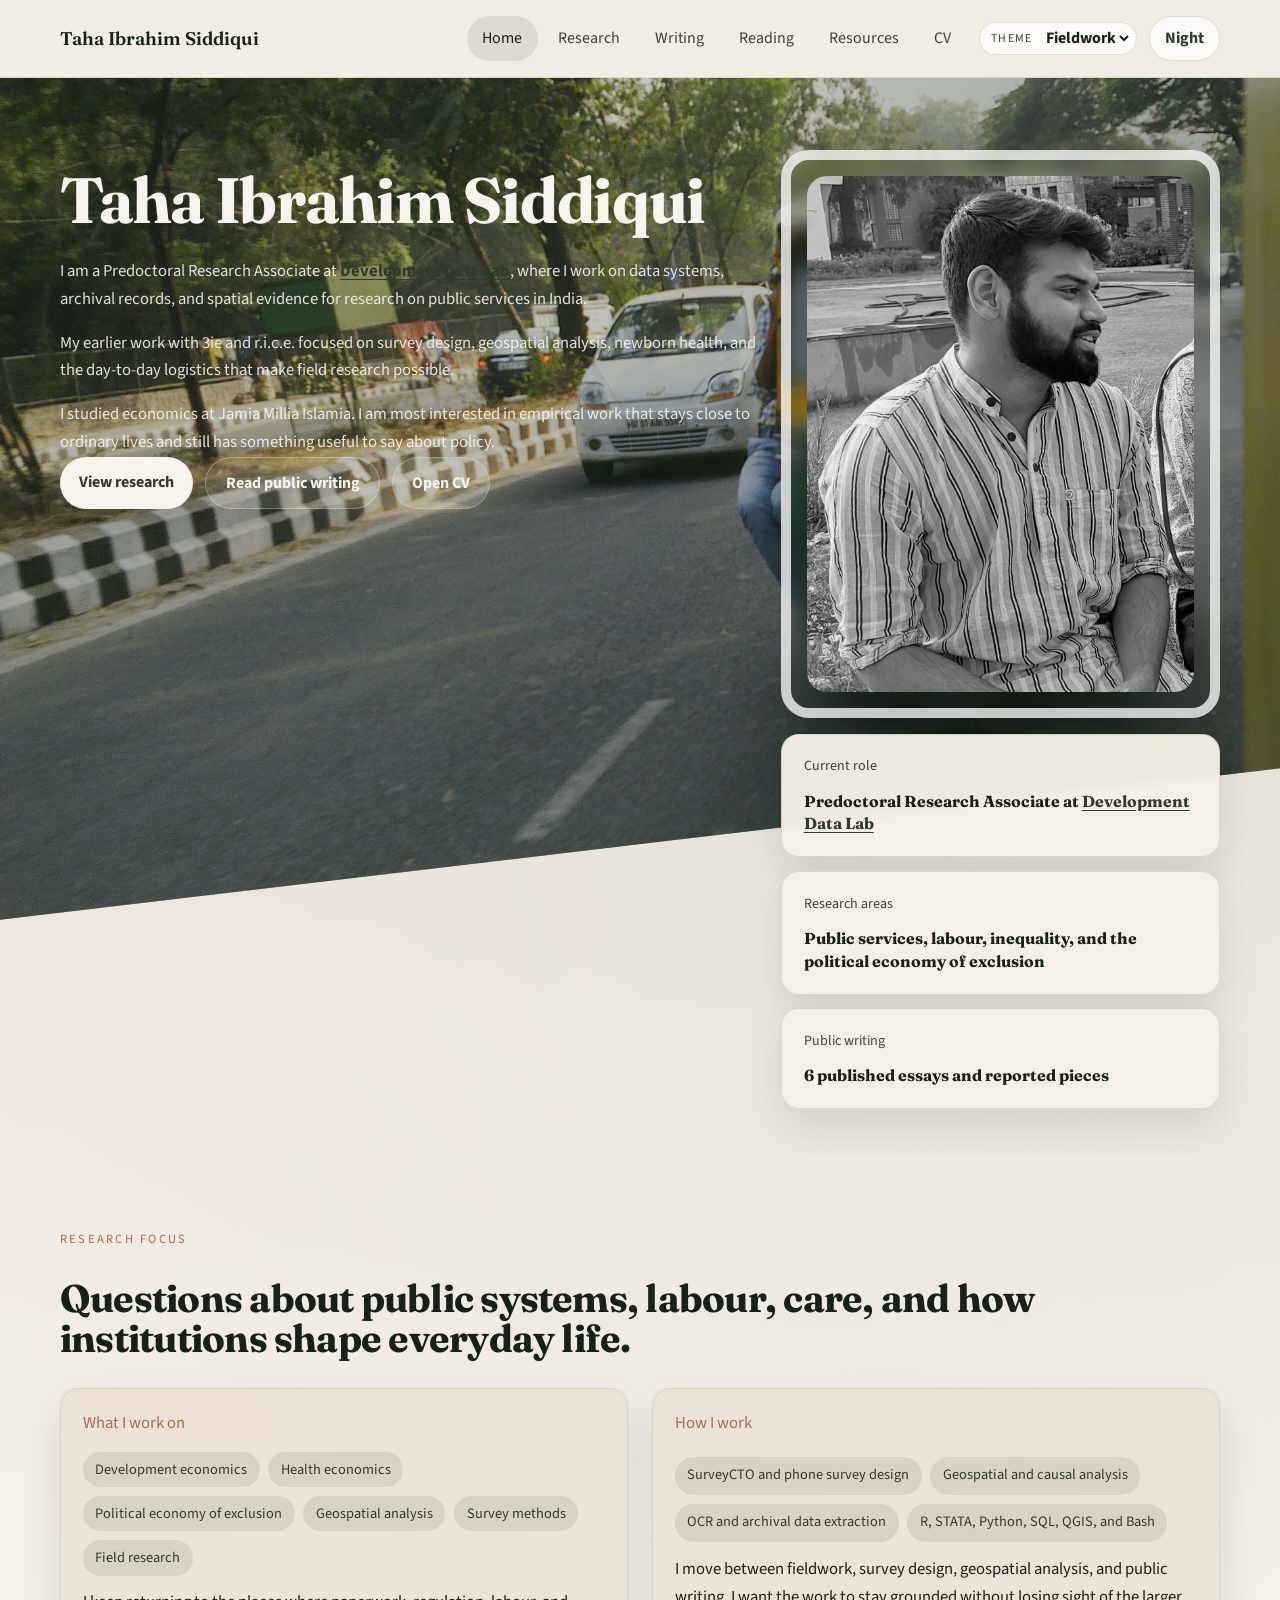
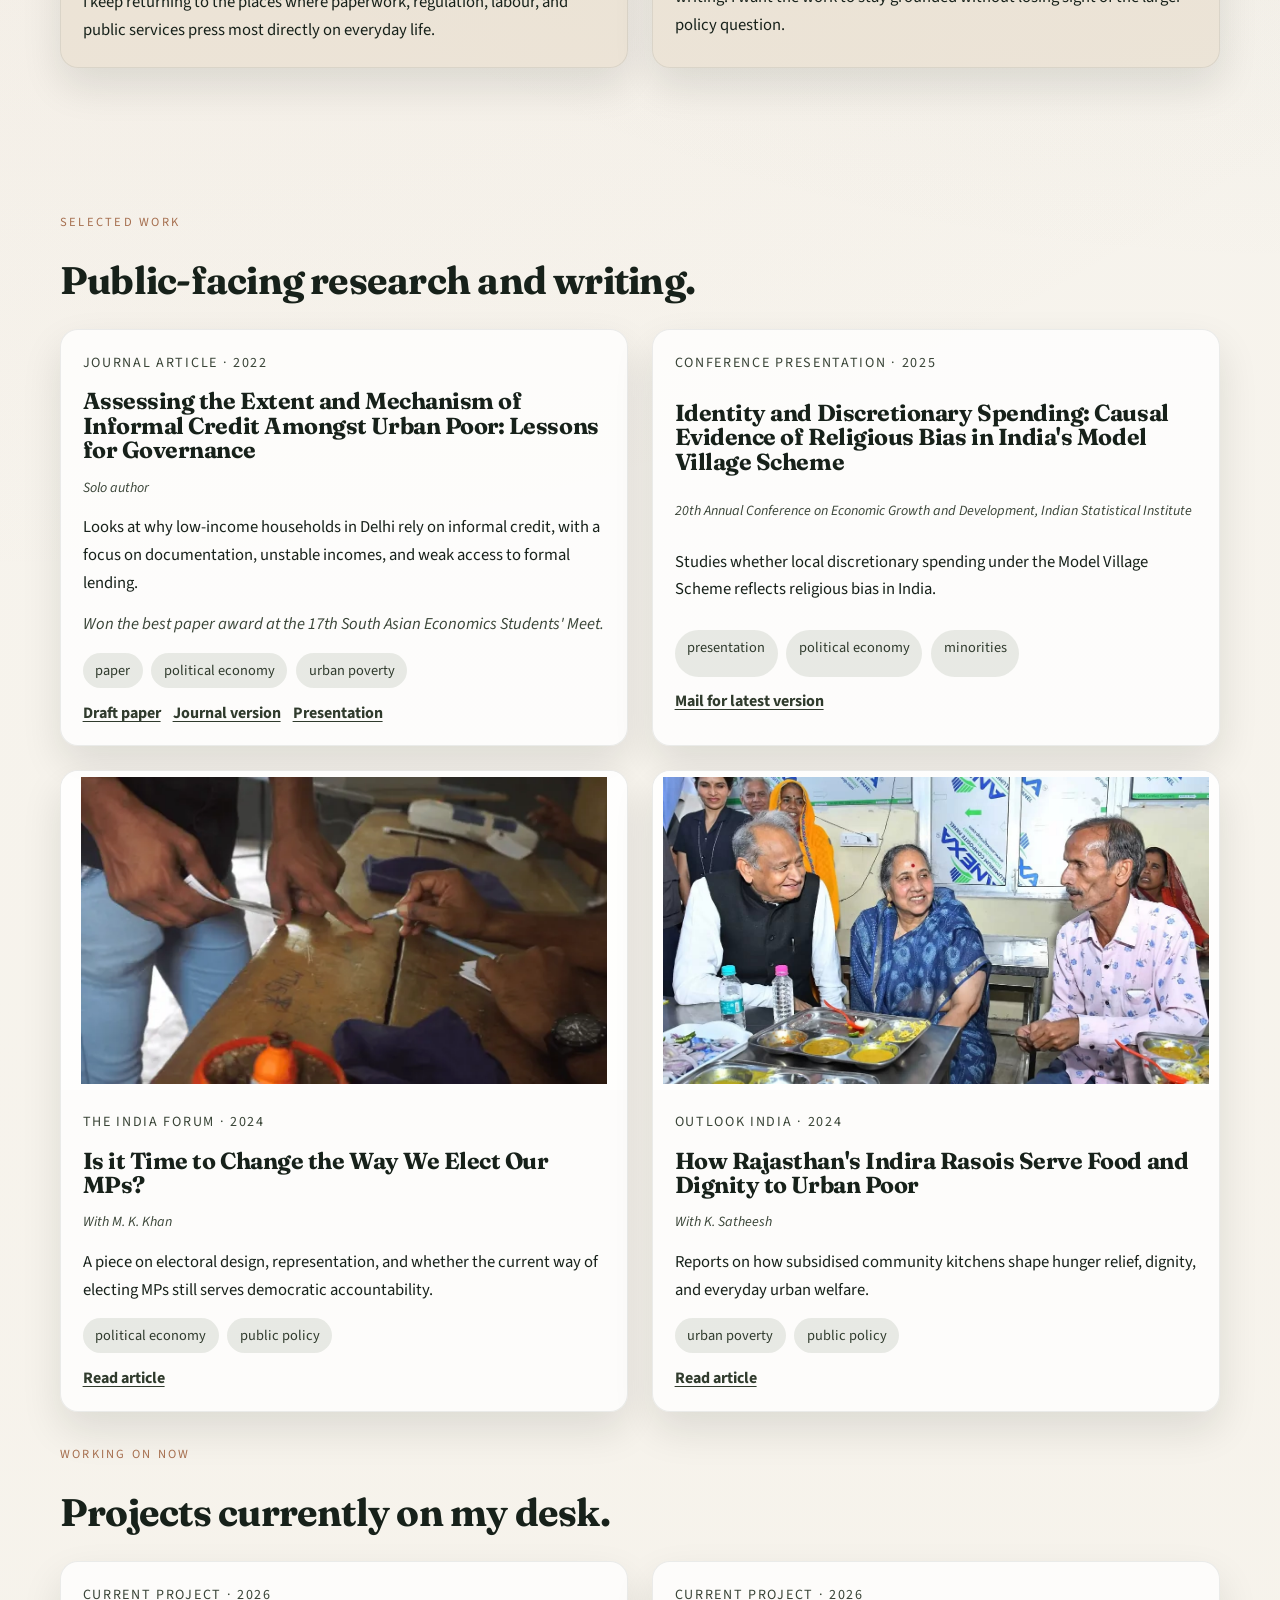
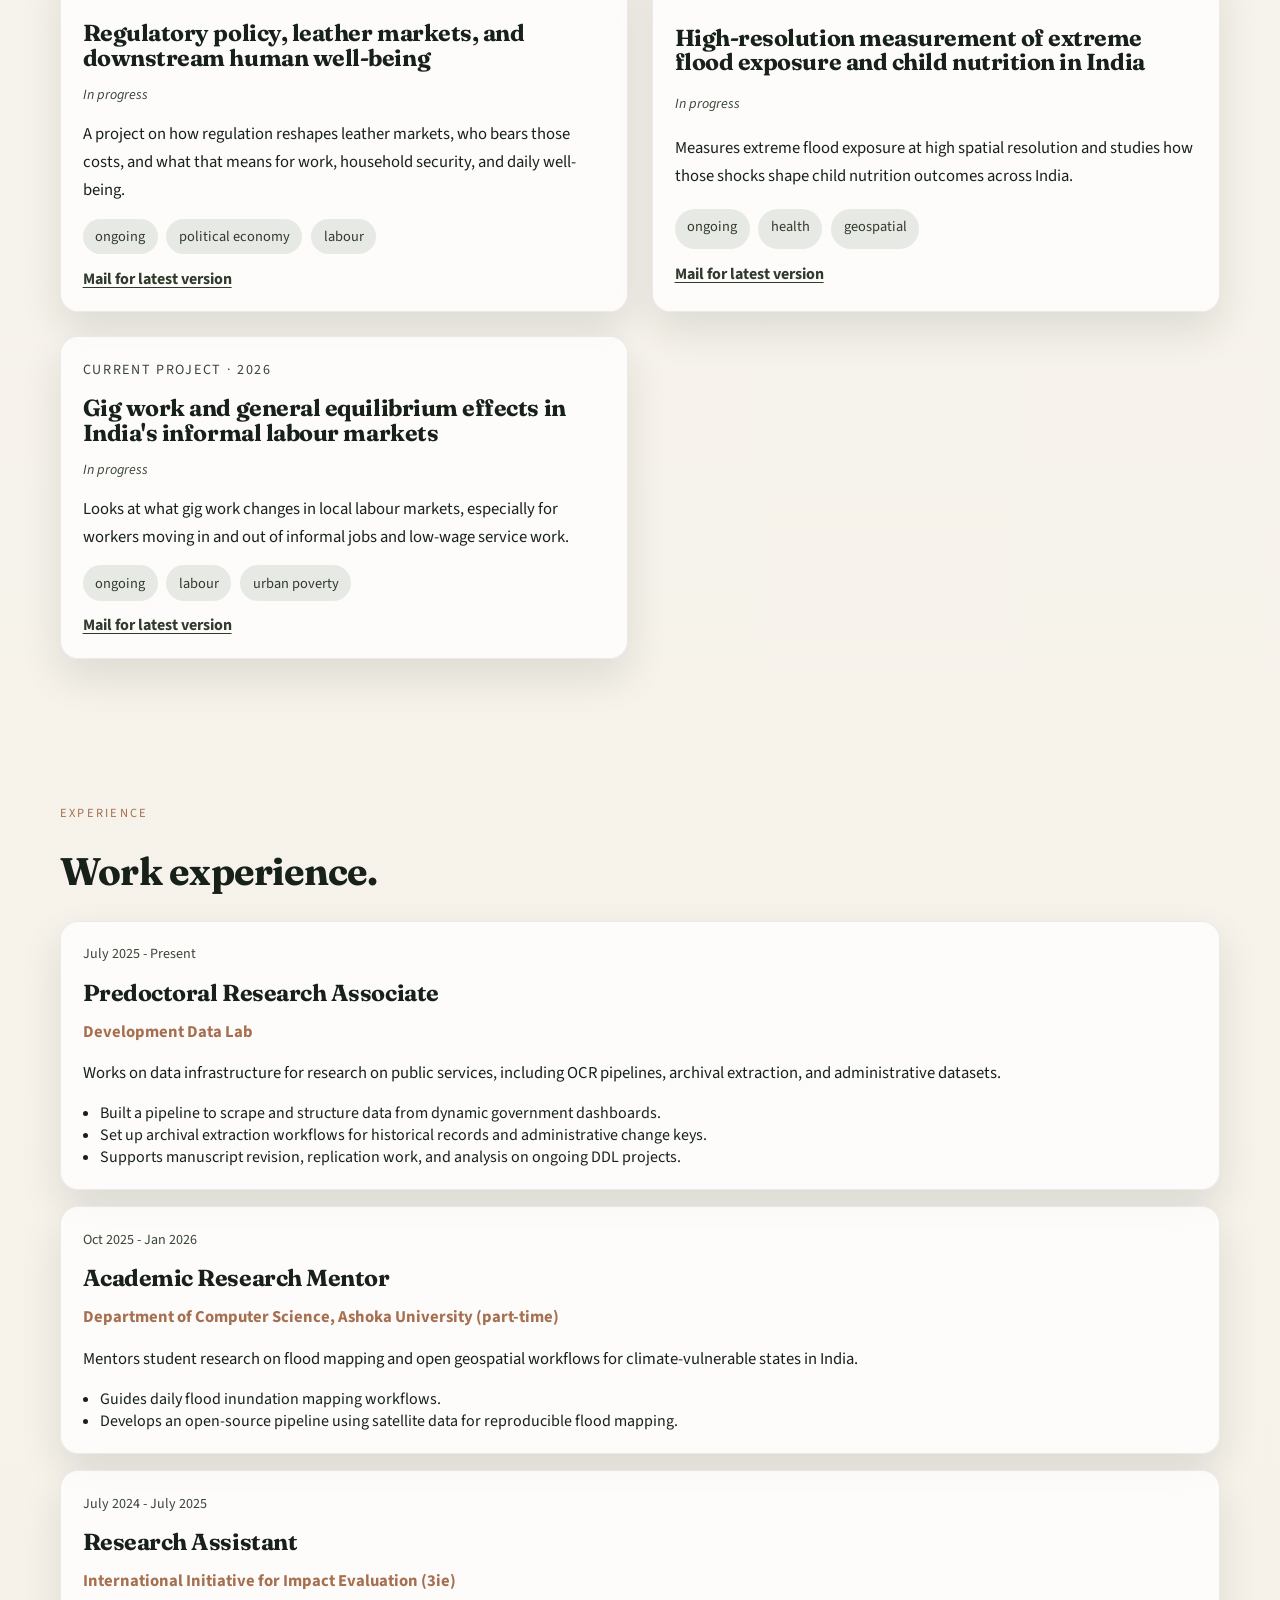
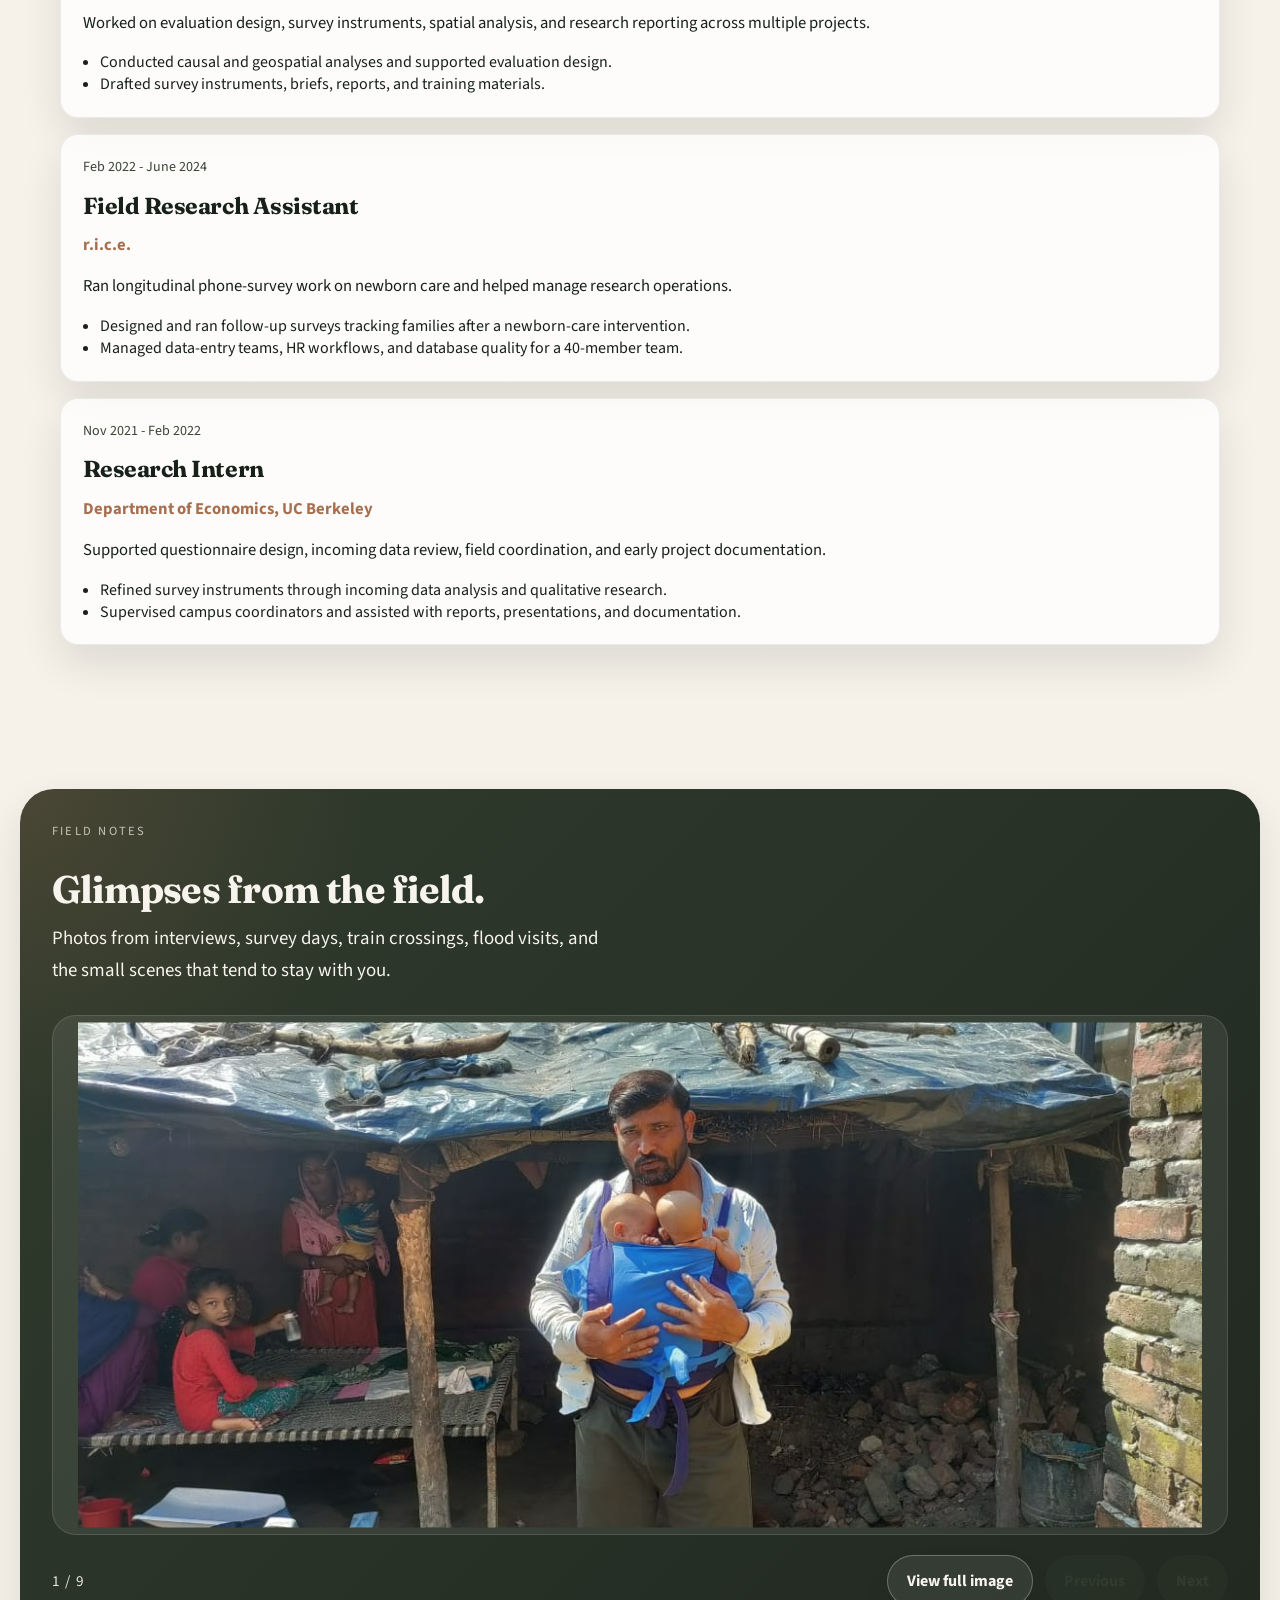
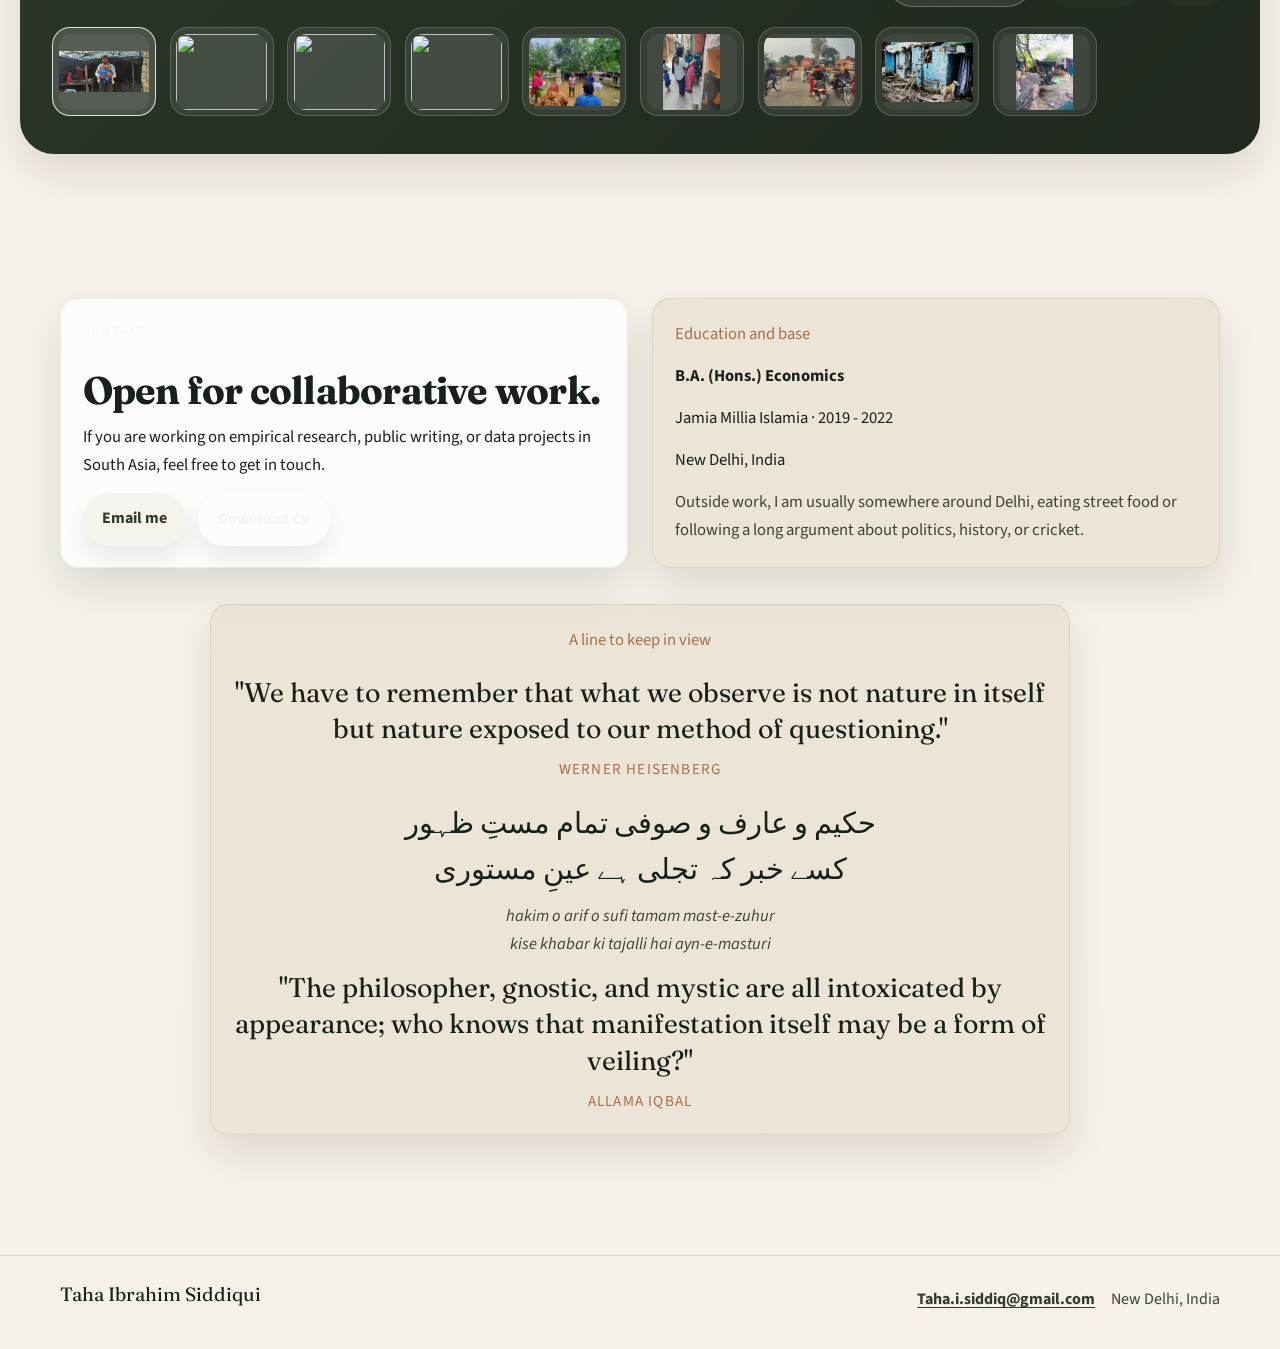
==== commit c5e68ff5: "Update reading intro and Ashoka dates" ====
--- a/index.html
+++ b/index.html
@@ -9,7 +9,7 @@
   <link rel="preconnect" href="https://fonts.googleapis.com">
   <link rel="preconnect" href="https://fonts.gstatic.com" crossorigin>
   <link href="https://fonts.googleapis.com/css2?family=Fraunces:opsz,wght@9..144,400;9..144,500;9..144,600;9..144,700&family=Source+Sans+3:wght@400;500;600;700&display=swap" rel="stylesheet">
-  <link rel="stylesheet" href="assets/css/styles.css?v=20260325i">
+  <link rel="stylesheet" href="assets/css/styles.css?v=20260327b">
 </head>
 <body data-page="home">
   <a class="skip-link" href="#main-content">Skip to content</a>
@@ -32,6 +32,6 @@
       <a href="mailto:Taha.i.siddiq@gmail.com">Taha.i.siddiq@gmail.com</a>.
     </div>
   </noscript>
-  <script type="module" src="assets/js/home.js?v=20260325i"></script>
+  <script type="module" src="assets/js/home.js?v=20260331d"></script>
 </body>
 </html>
--- a/assets/css/styles.css
+++ b/assets/css/styles.css
@@ -1049,6 +1049,18 @@
   align-items: start;
 }
 
+.reading-entry {
+  align-items: start;
+}
+
+.reading-entry:nth-child(even) .reading-cover-panel {
+  order: 2;
+}
+
+.reading-entry:nth-child(even) .reading-panel {
+  order: 1;
+}
+
 .reading-cover-panel {
   place-items: center;
   background: var(--surface-soft);
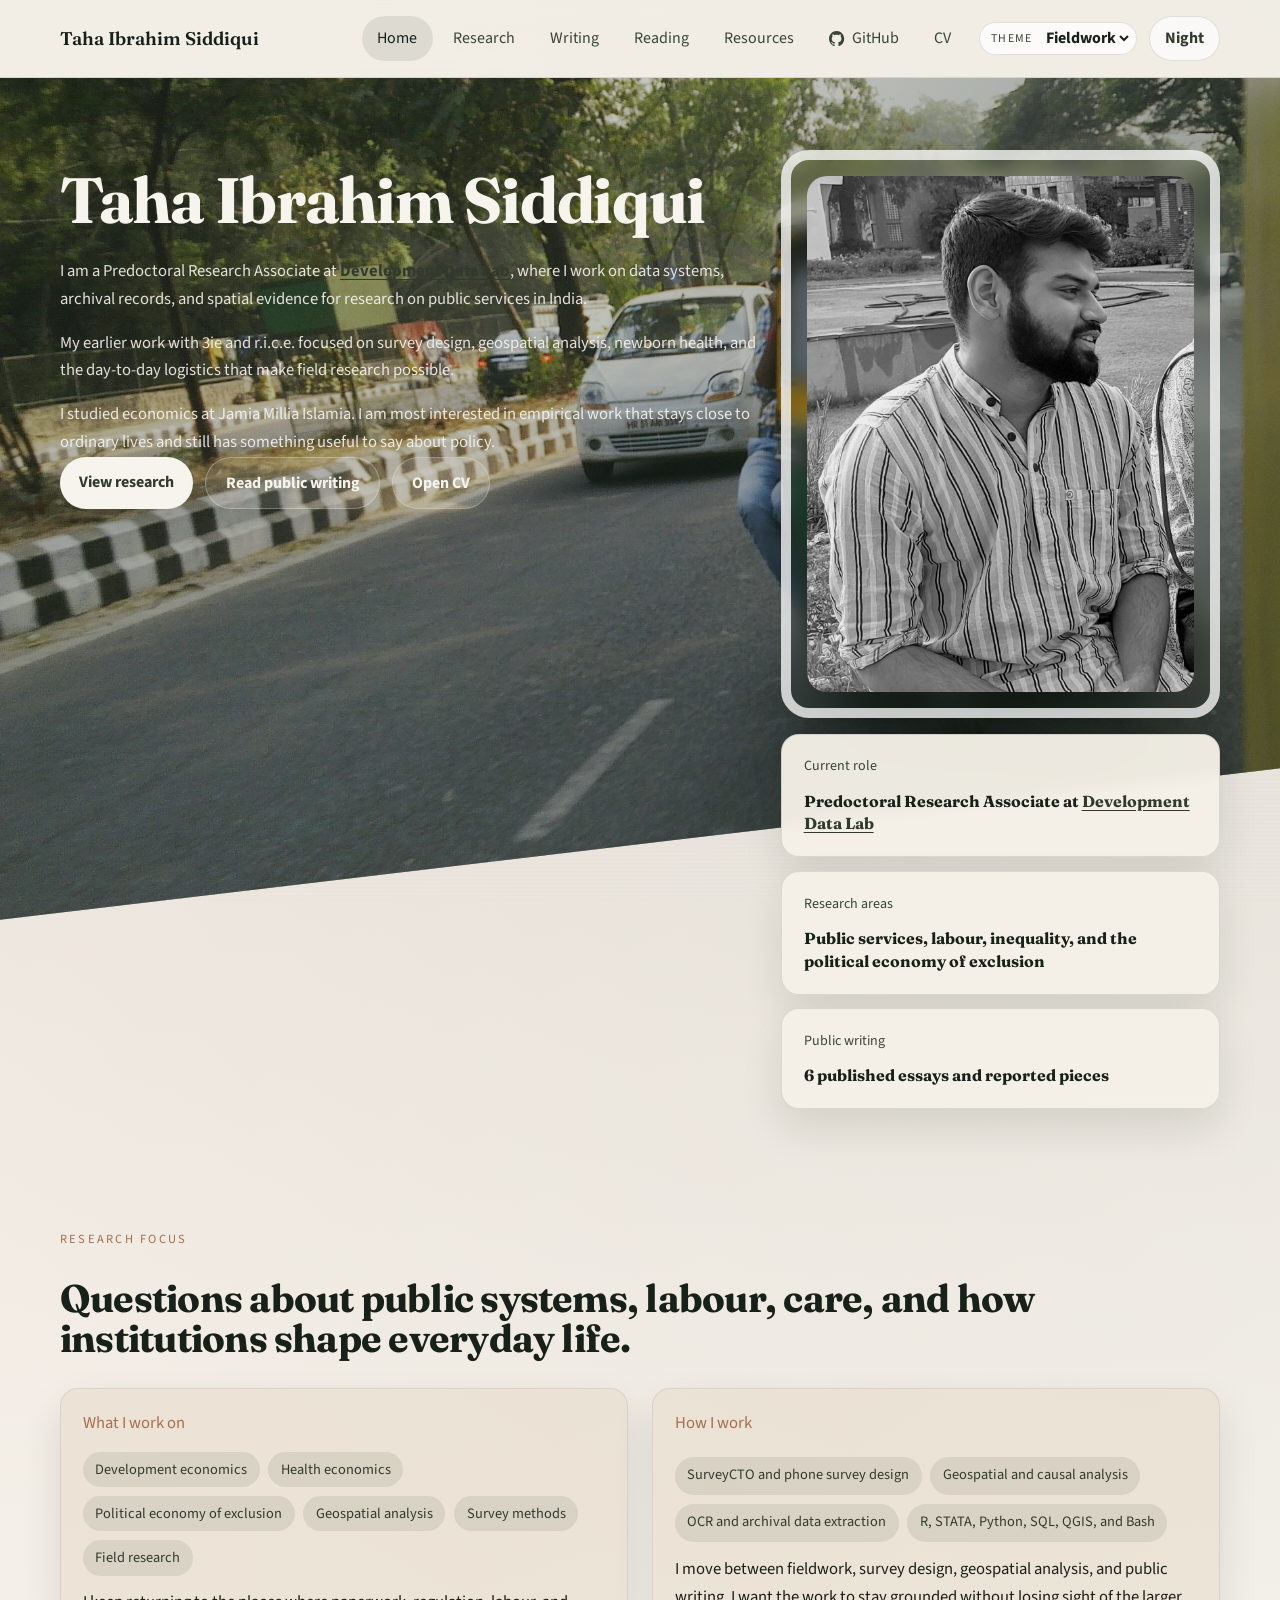
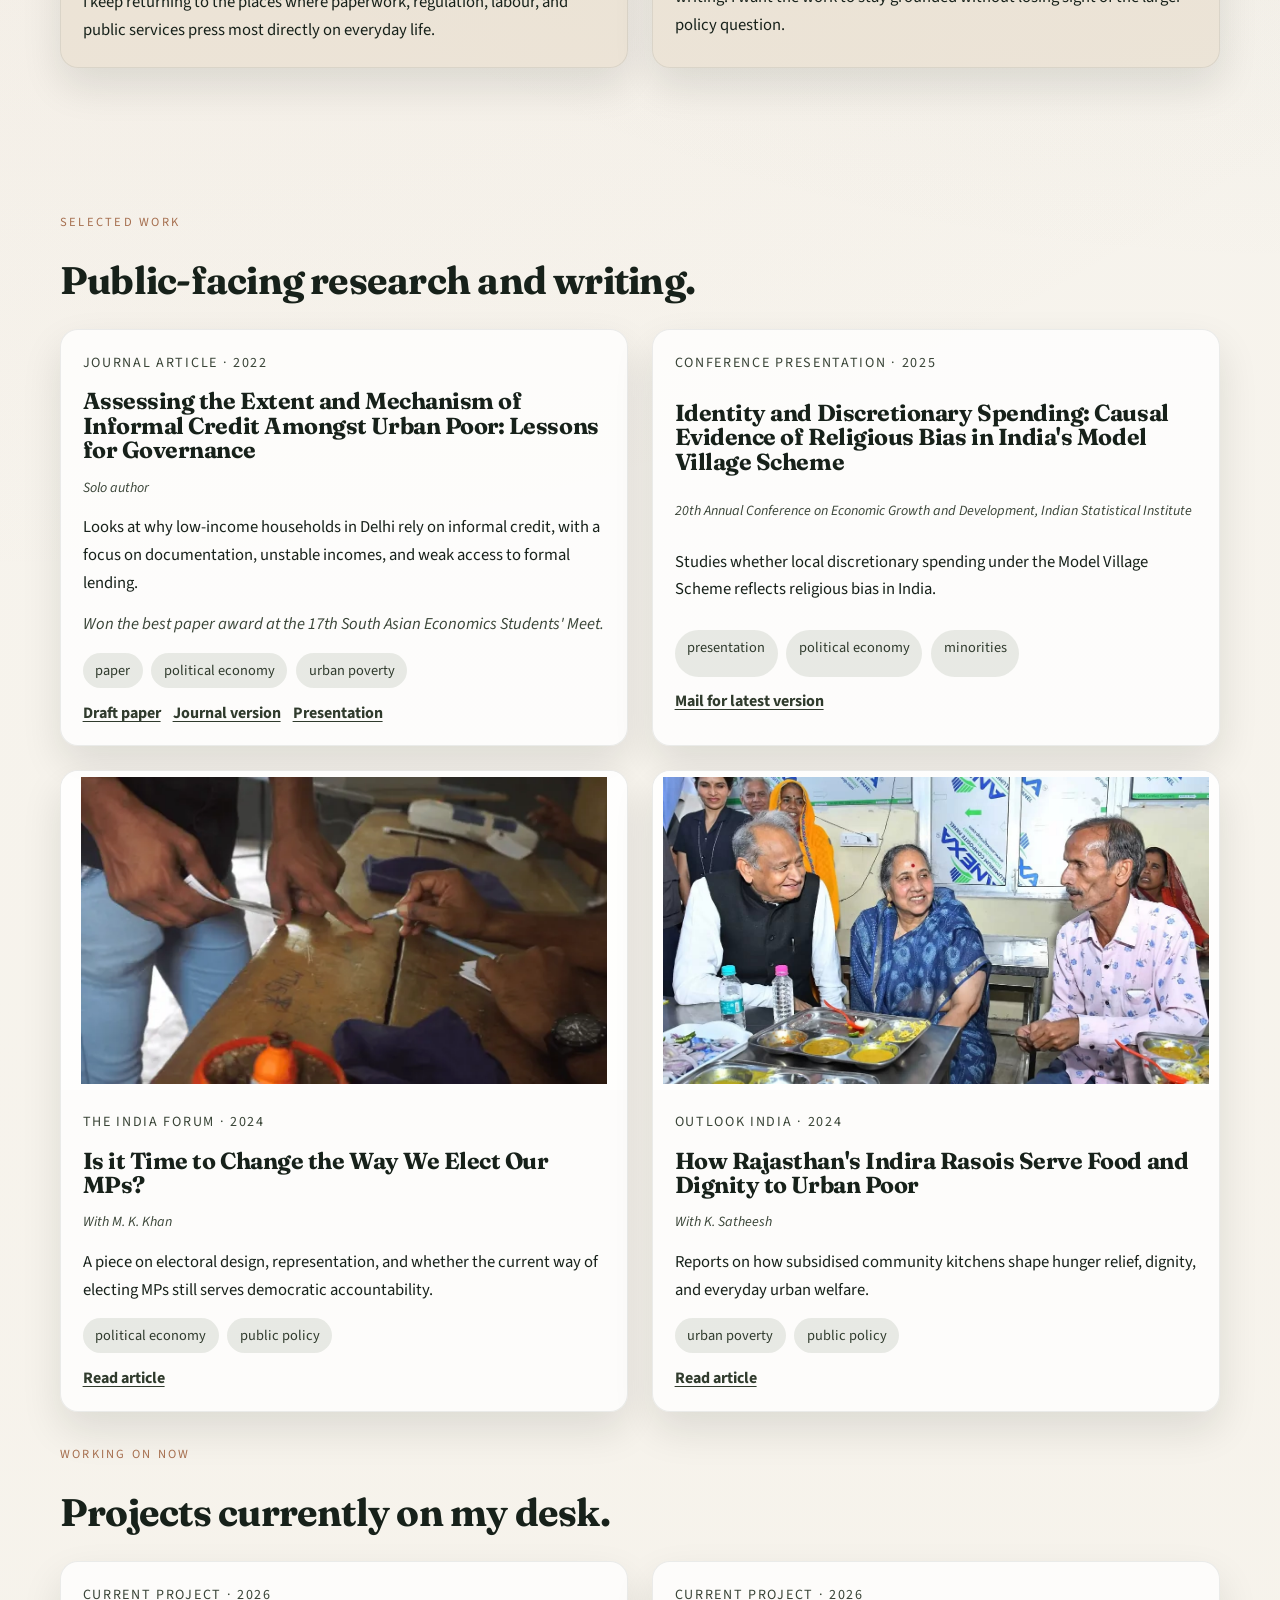
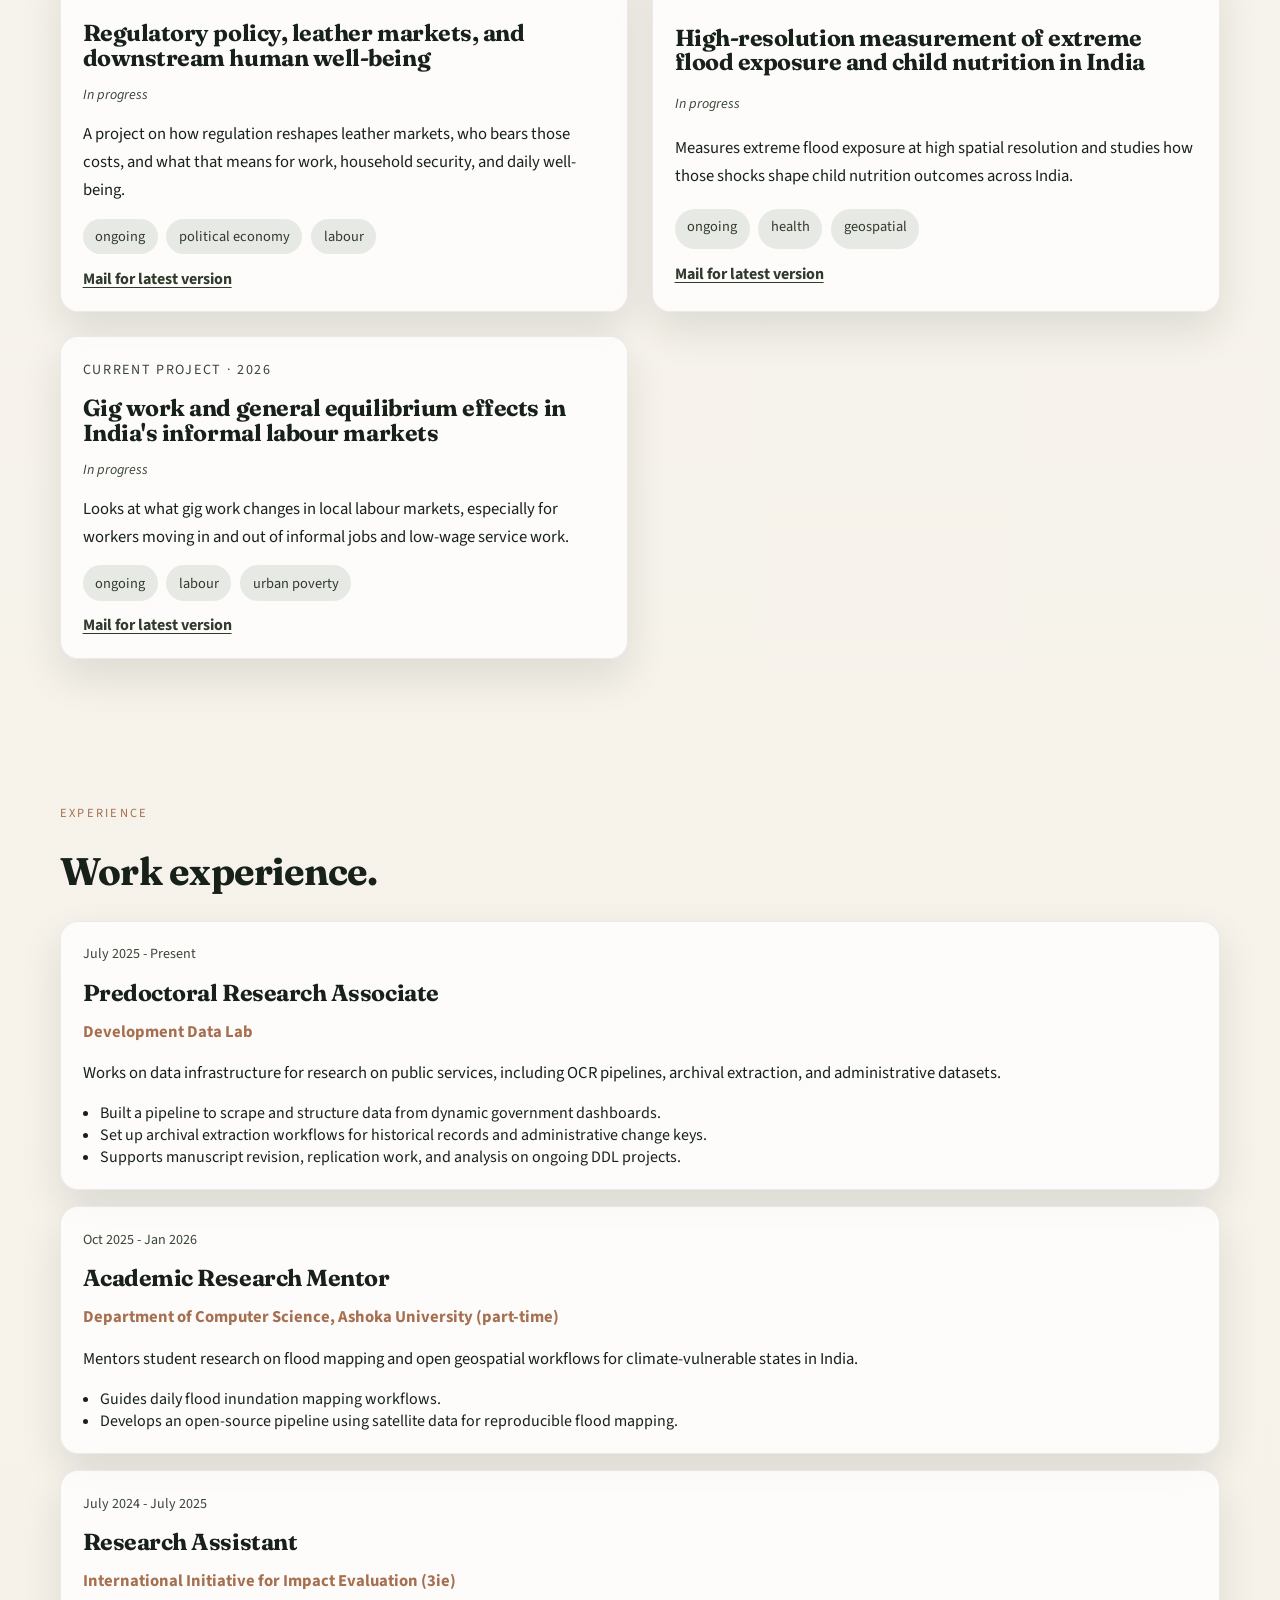
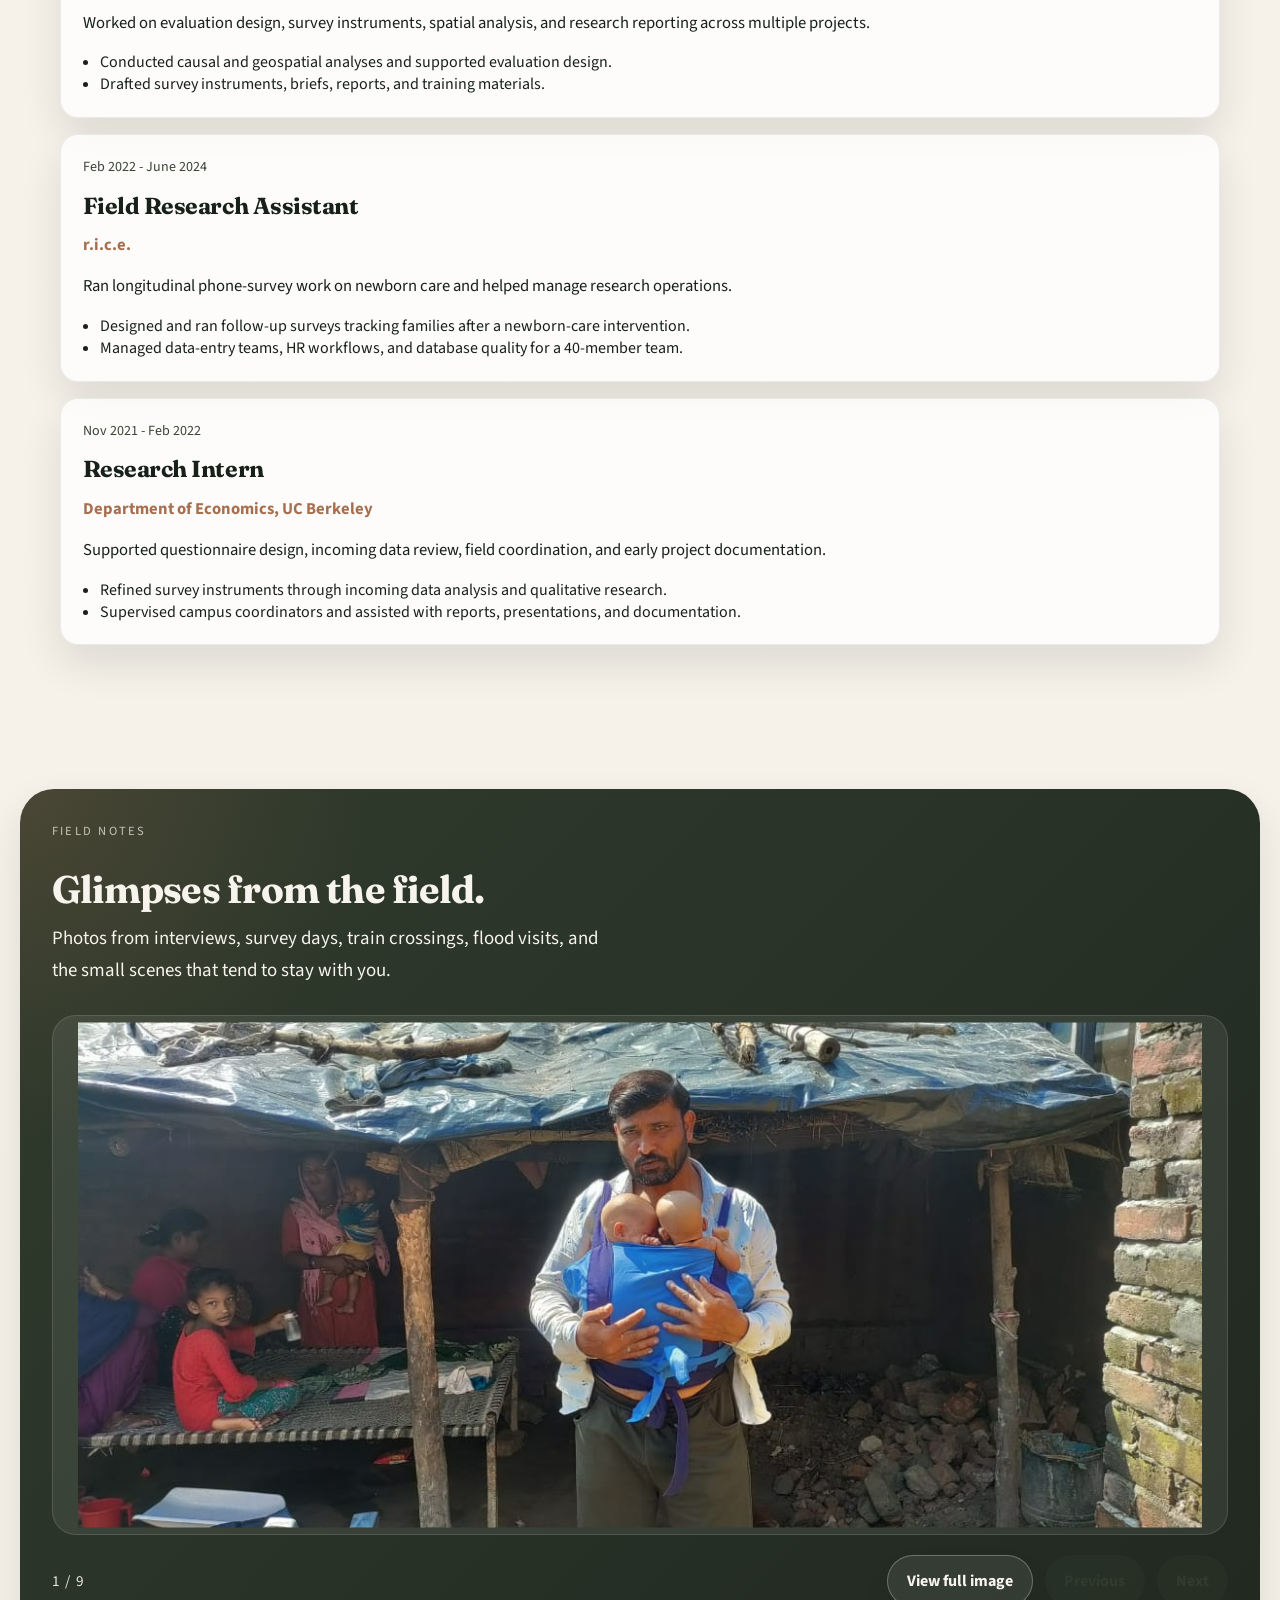
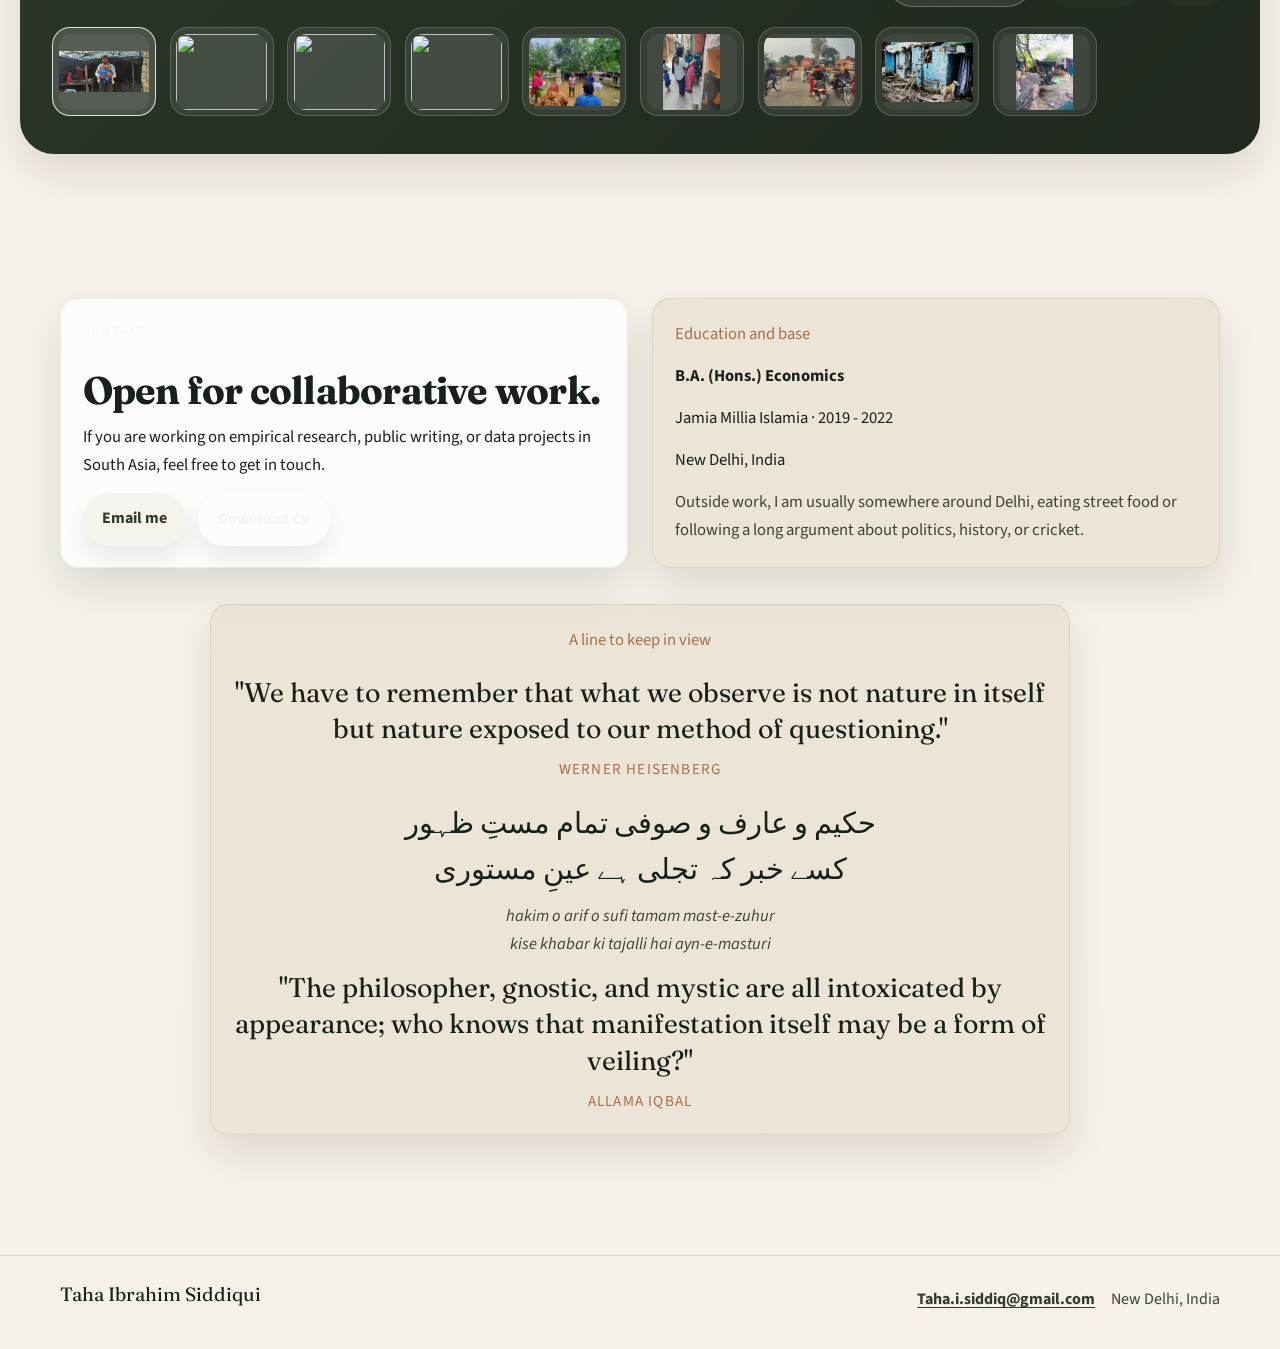
==== commit 7d0fdb93: "Add GitHub link to top navigation" ====
--- a/index.html
+++ b/index.html
@@ -9,7 +9,7 @@
   <link rel="preconnect" href="https://fonts.googleapis.com">
   <link rel="preconnect" href="https://fonts.gstatic.com" crossorigin>
   <link href="https://fonts.googleapis.com/css2?family=Fraunces:opsz,wght@9..144,400;9..144,500;9..144,600;9..144,700&family=Source+Sans+3:wght@400;500;600;700&display=swap" rel="stylesheet">
-  <link rel="stylesheet" href="assets/css/styles.css?v=20260327b">
+  <link rel="stylesheet" href="assets/css/styles.css?v=20260414a">
 </head>
 <body data-page="home">
   <a class="skip-link" href="#main-content">Skip to content</a>
@@ -32,6 +32,6 @@
       <a href="mailto:Taha.i.siddiq@gmail.com">Taha.i.siddiq@gmail.com</a>.
     </div>
   </noscript>
-  <script type="module" src="assets/js/home.js?v=20260331d"></script>
+  <script type="module" src="assets/js/home.js?v=20260414a"></script>
 </body>
 </html>
--- a/assets/css/styles.css
+++ b/assets/css/styles.css
@@ -263,11 +263,26 @@
 }
 
 .site-nav__link {
+  display: inline-flex;
+  align-items: center;
+  justify-content: center;
   text-decoration: none;
   color: var(--ink-soft);
   padding: 0.7rem 0.95rem;
   border-radius: 999px;
   transition: background-color var(--transition), color var(--transition), transform var(--transition);
+}
+
+.site-nav__label {
+  display: inline-flex;
+  align-items: center;
+  gap: 0.48rem;
+}
+
+.site-nav__icon {
+  width: 0.95rem;
+  height: 0.95rem;
+  flex: 0 0 auto;
 }
 
 .site-nav__link:hover,
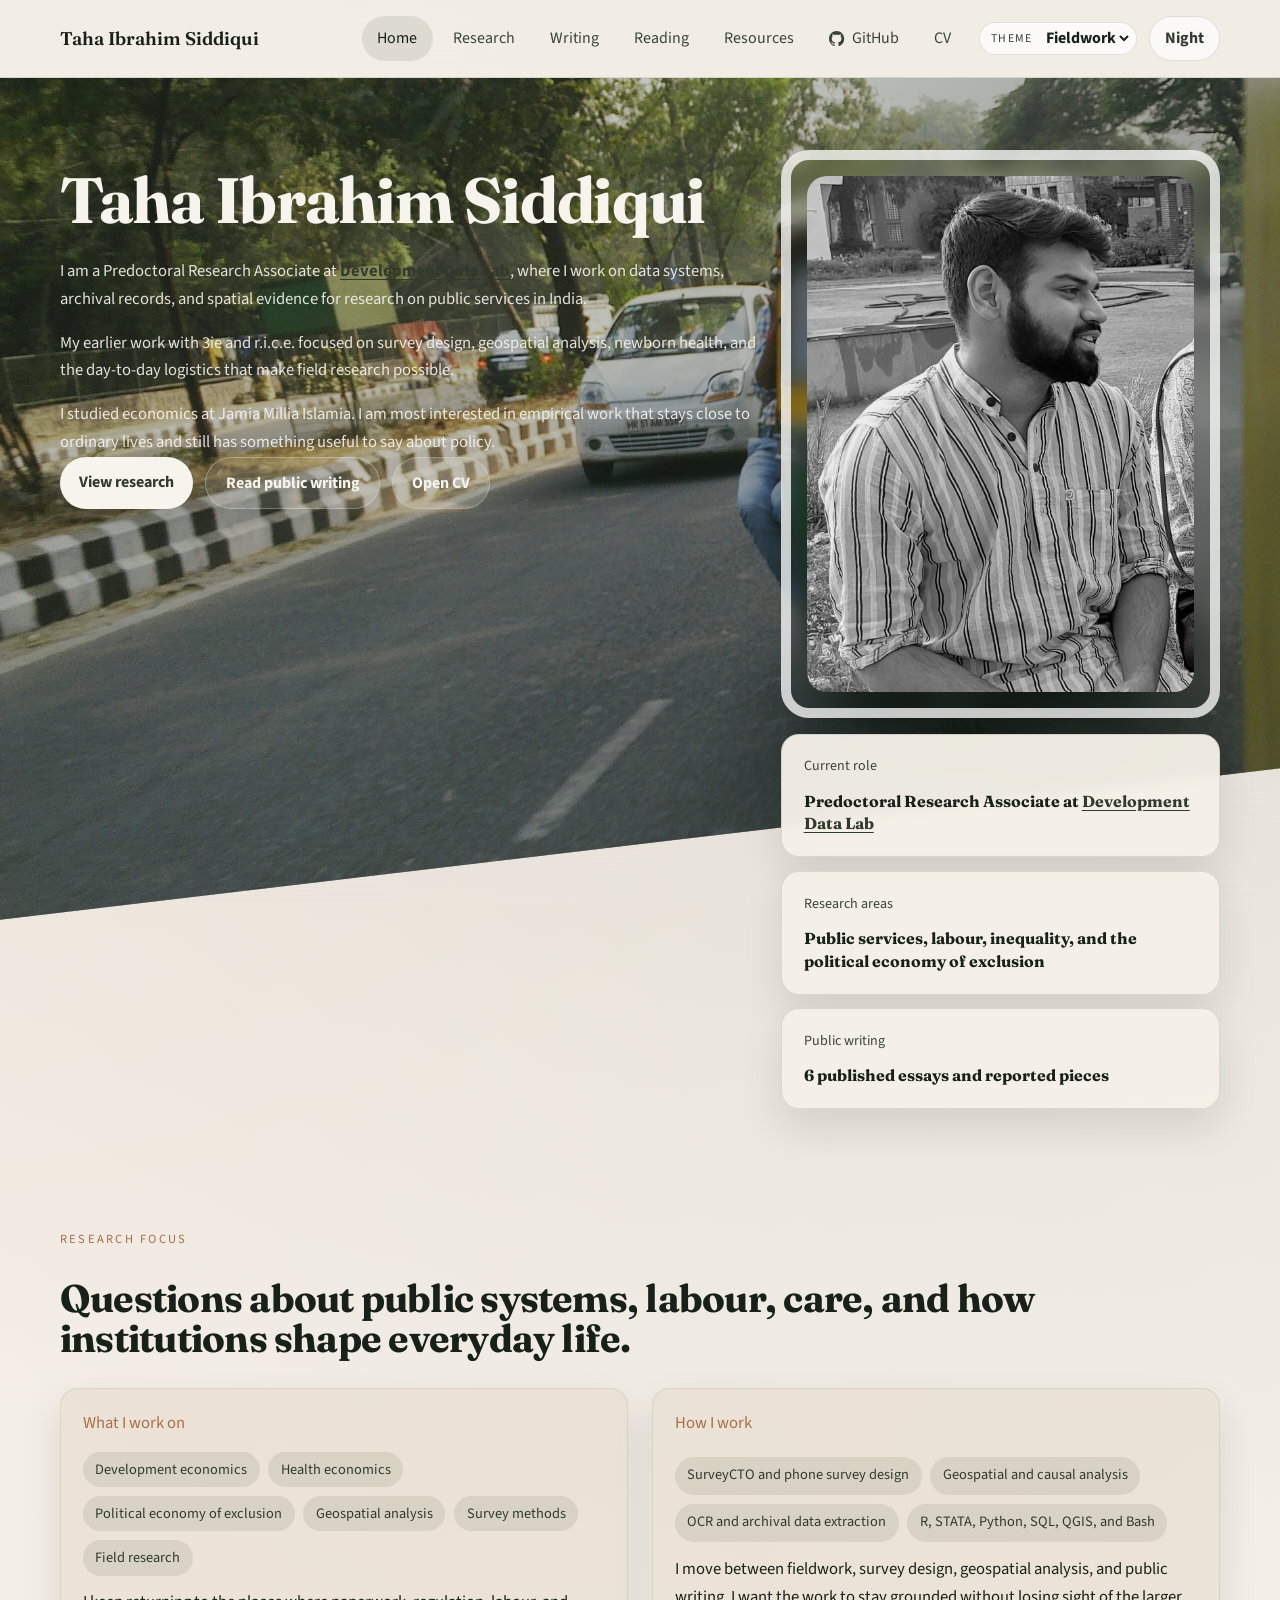
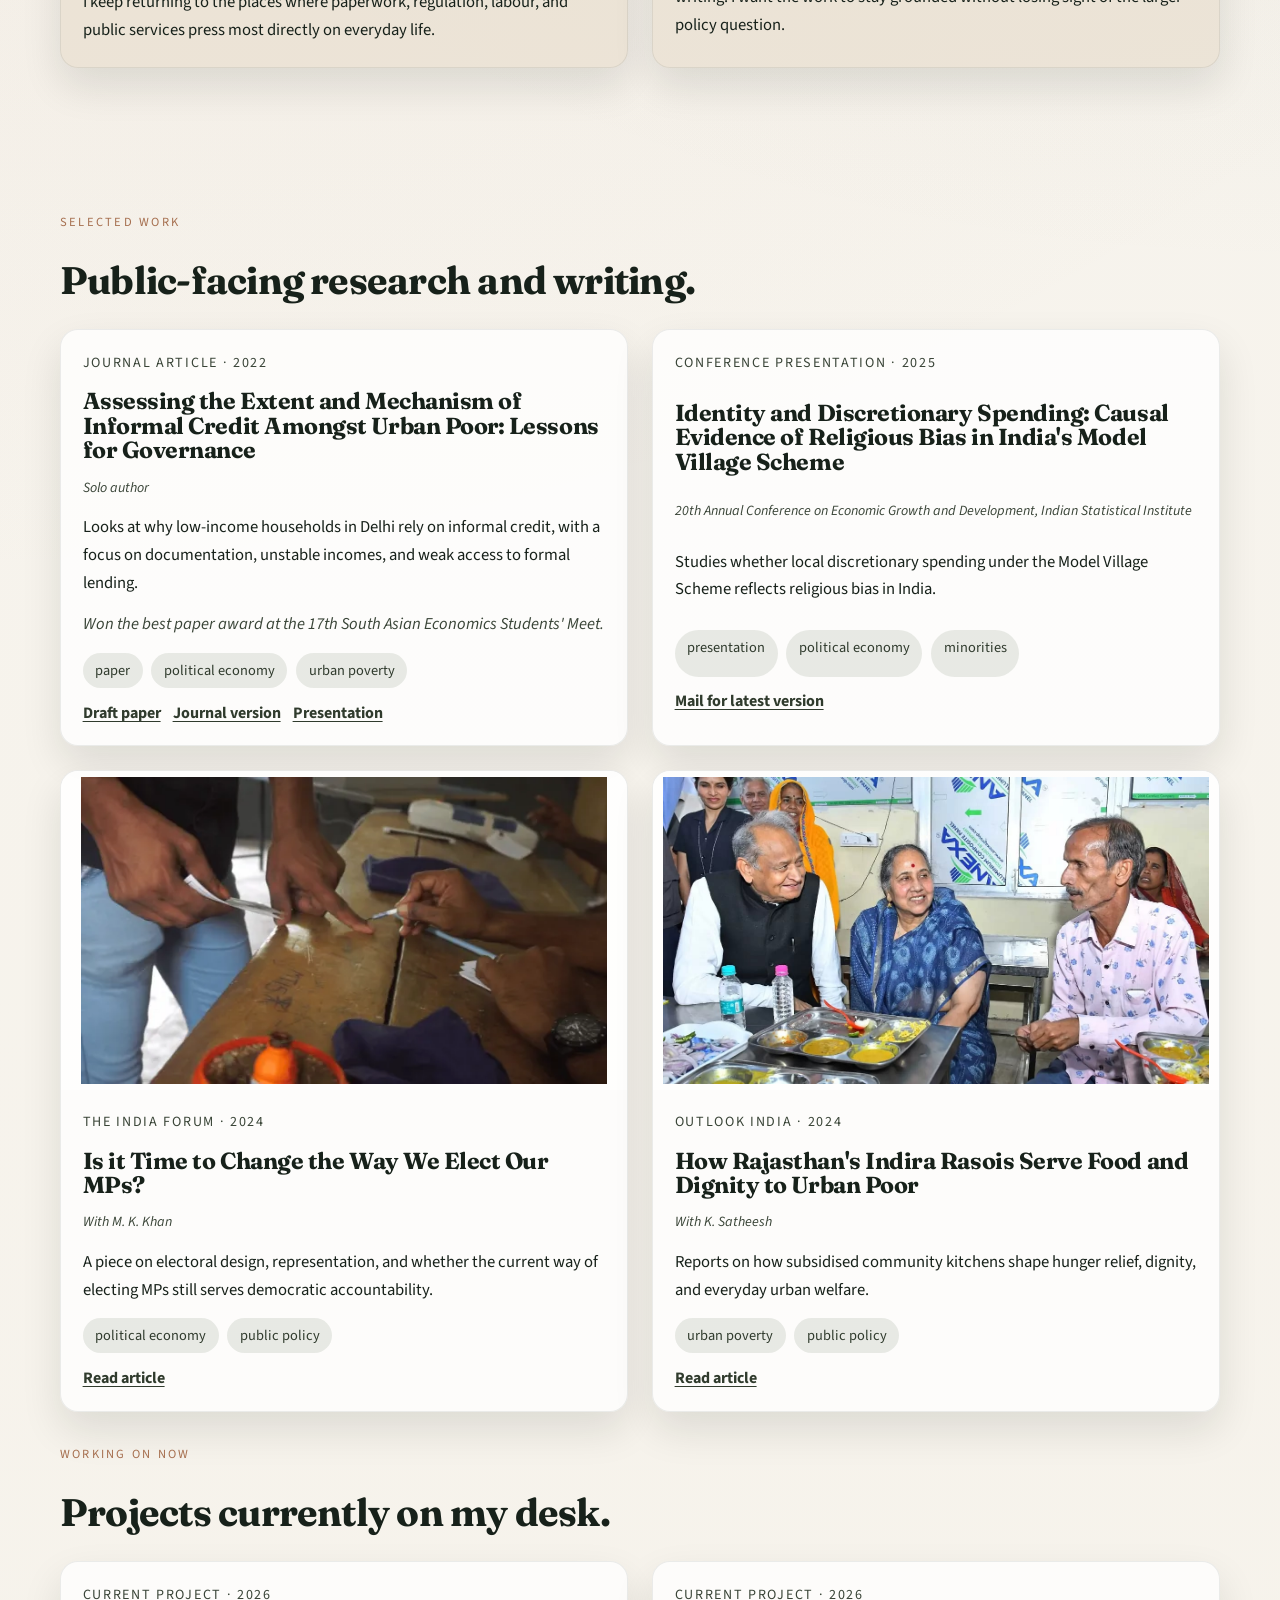
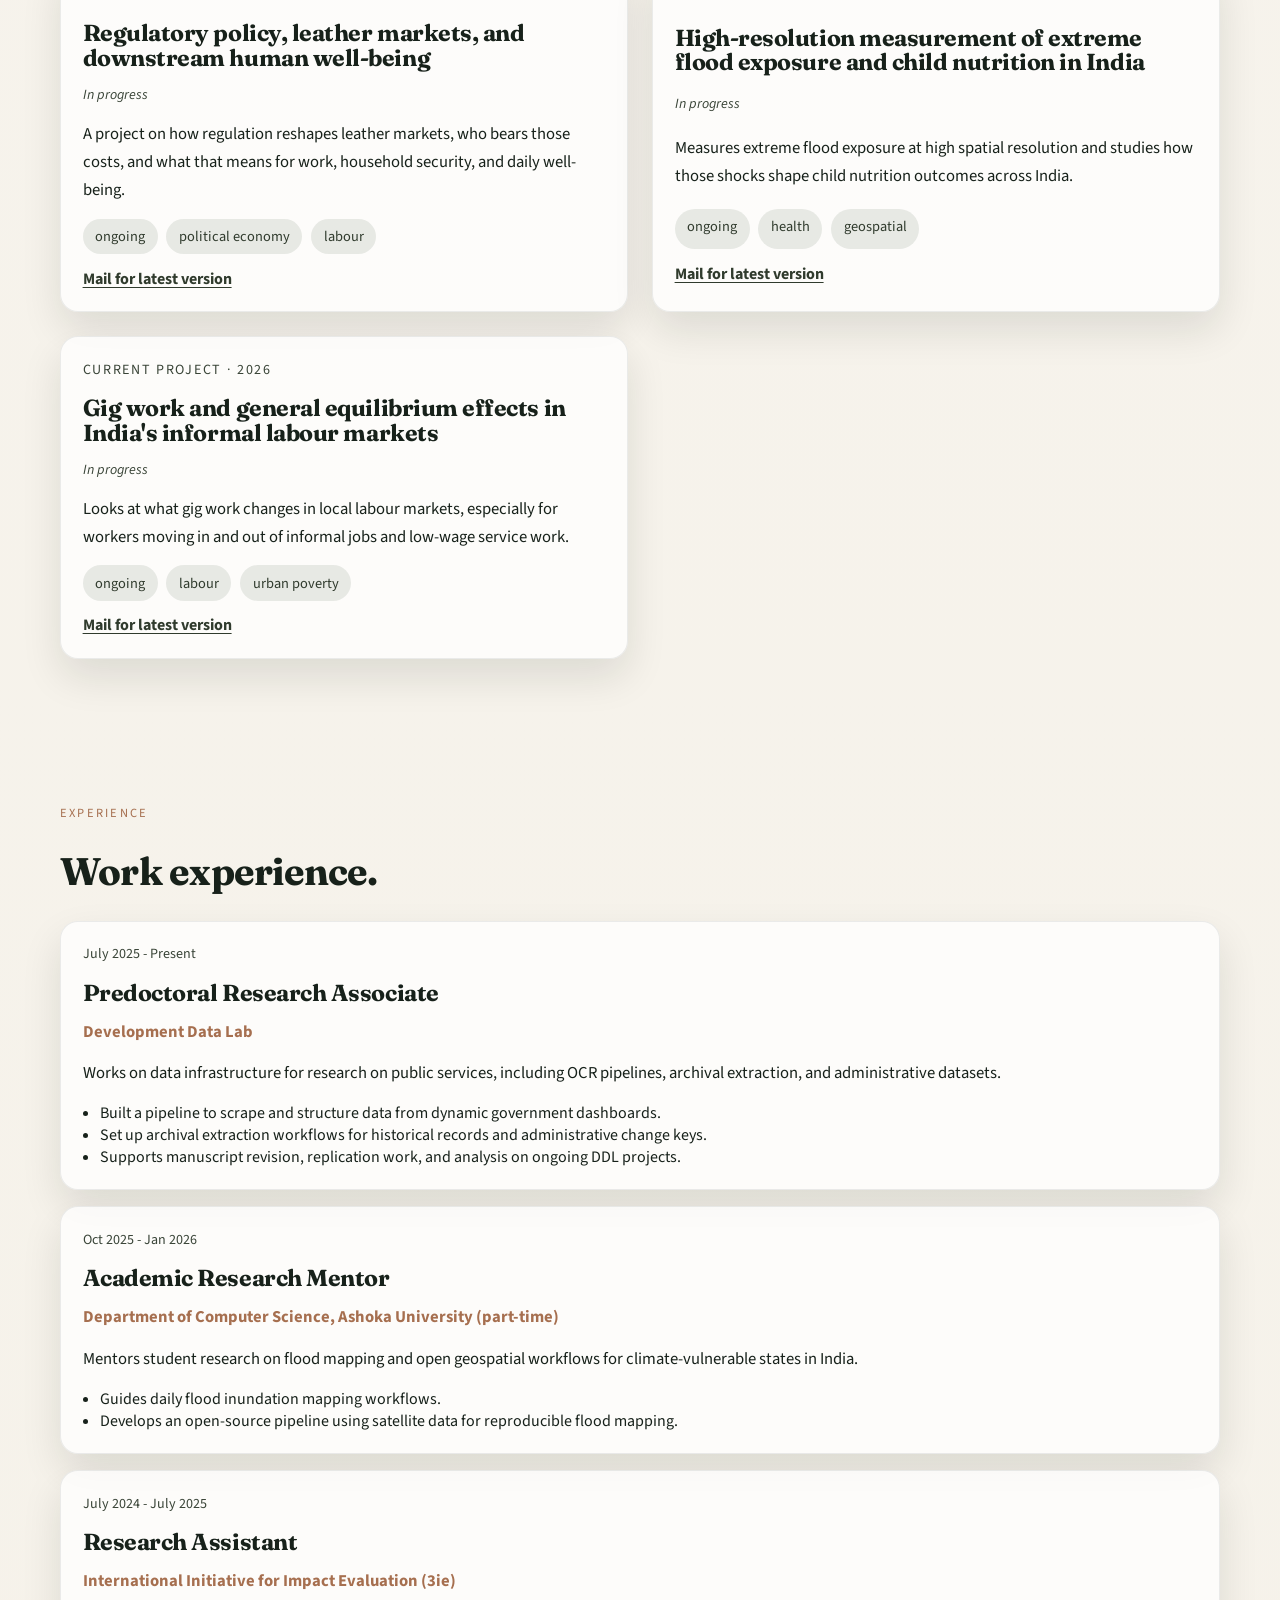
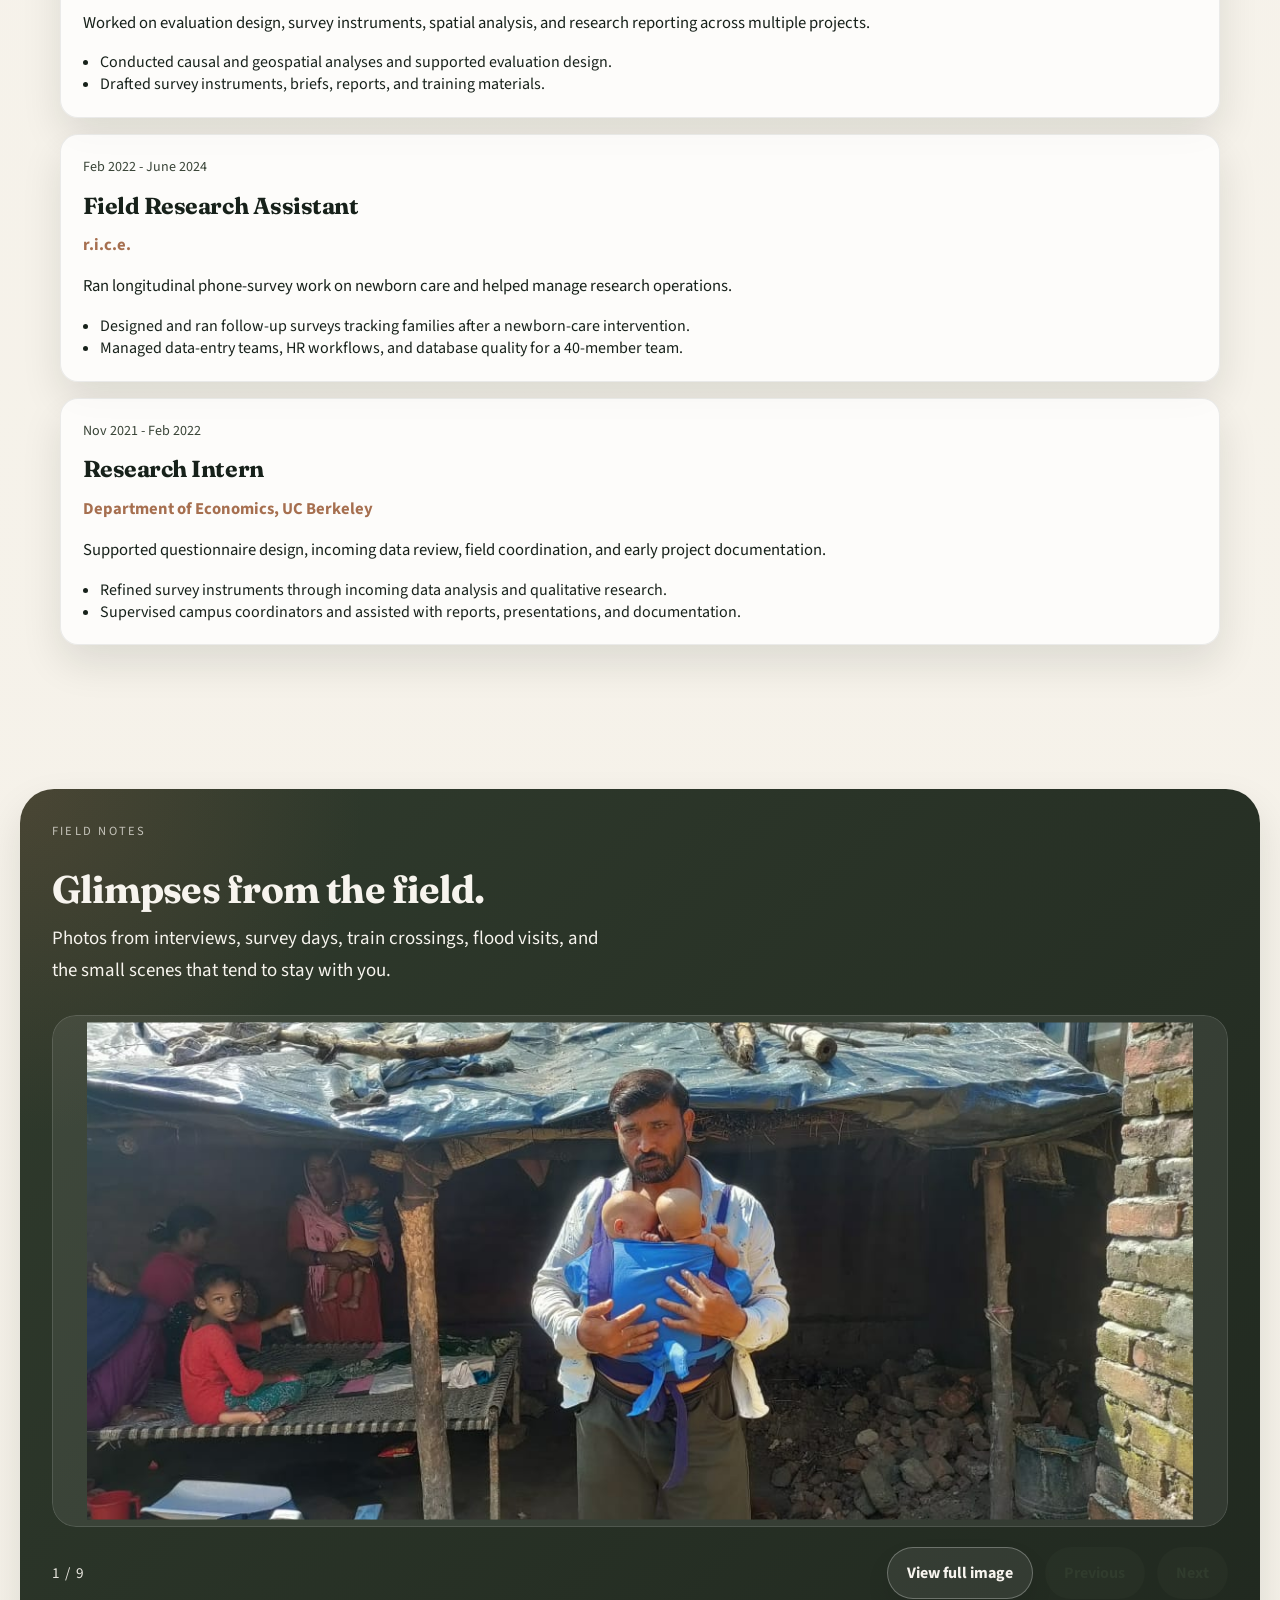
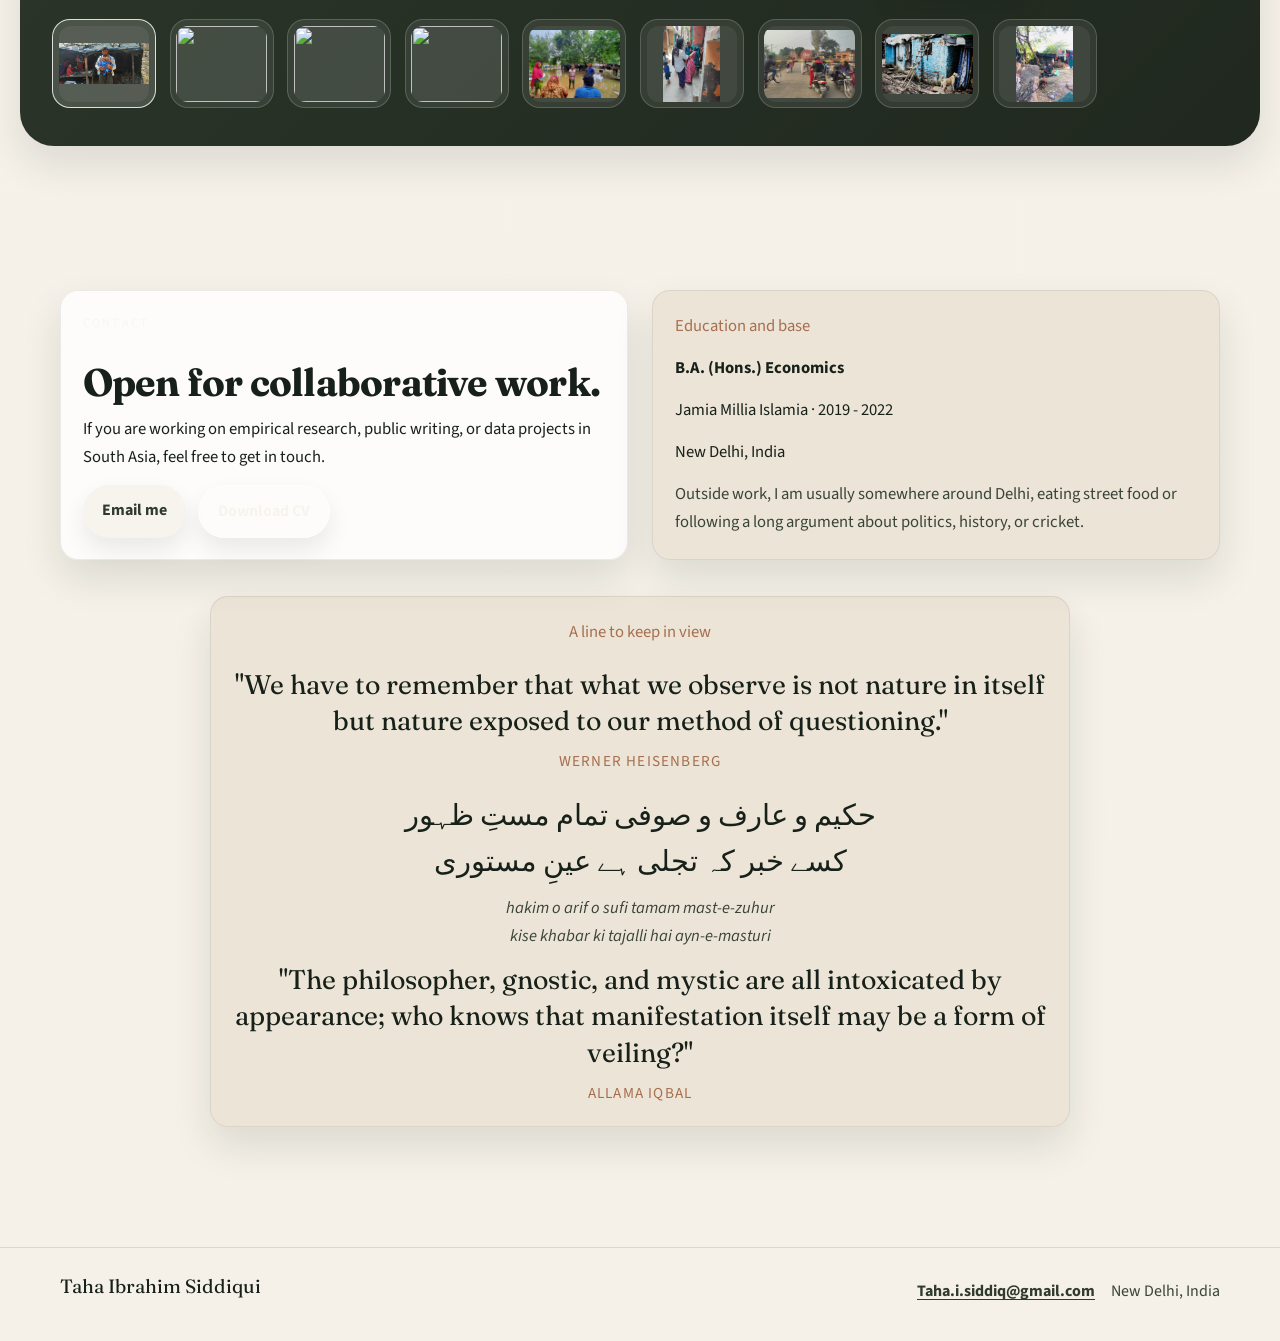
==== commit 6b167b62: "fix(gallery): stabilize carousel image sizing Keep the field photo carousel at a consistent responsi" ====
--- a/index.html
+++ b/index.html
@@ -9,7 +9,7 @@
   <link rel="preconnect" href="https://fonts.googleapis.com">
   <link rel="preconnect" href="https://fonts.gstatic.com" crossorigin>
   <link href="https://fonts.googleapis.com/css2?family=Fraunces:opsz,wght@9..144,400;9..144,500;9..144,600;9..144,700&family=Source+Sans+3:wght@400;500;600;700&display=swap" rel="stylesheet">
-  <link rel="stylesheet" href="assets/css/styles.css?v=20260414a">
+  <link rel="stylesheet" href="assets/css/styles.css?v=20260504a">
 </head>
 <body data-page="home">
   <a class="skip-link" href="#main-content">Skip to content</a>
--- a/assets/css/styles.css
+++ b/assets/css/styles.css
@@ -815,11 +815,16 @@
   background: transparent;
   padding: 0;
   cursor: pointer;
+  display: block;
+  width: 100%;
+  border-radius: 24px;
+  overflow: hidden;
 }
 
 .carousel-slide img {
   width: 100%;
-  max-height: min(62vh, 520px);
+  height: clamp(18rem, 52vw, 32rem);
+  max-height: 62vh;
   object-fit: contain;
   border-radius: 24px;
   background: var(--gallery-frame);
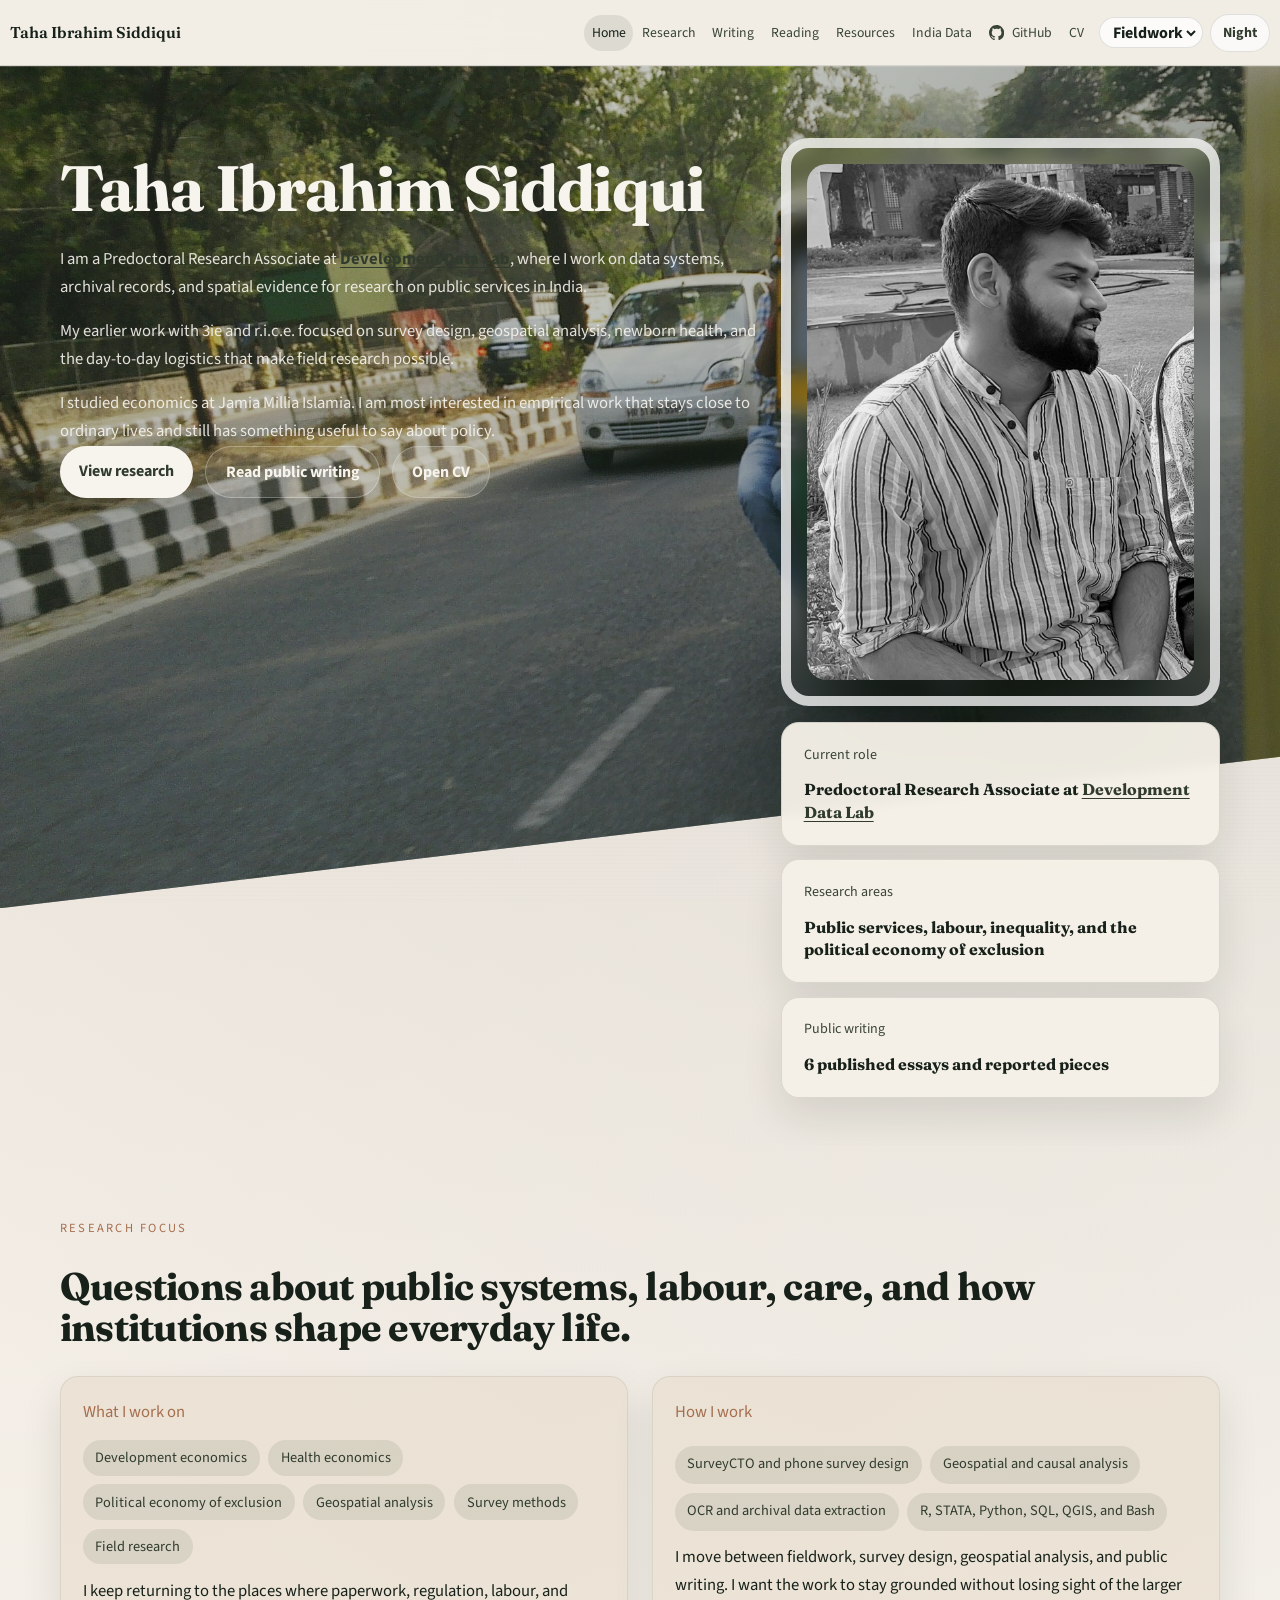
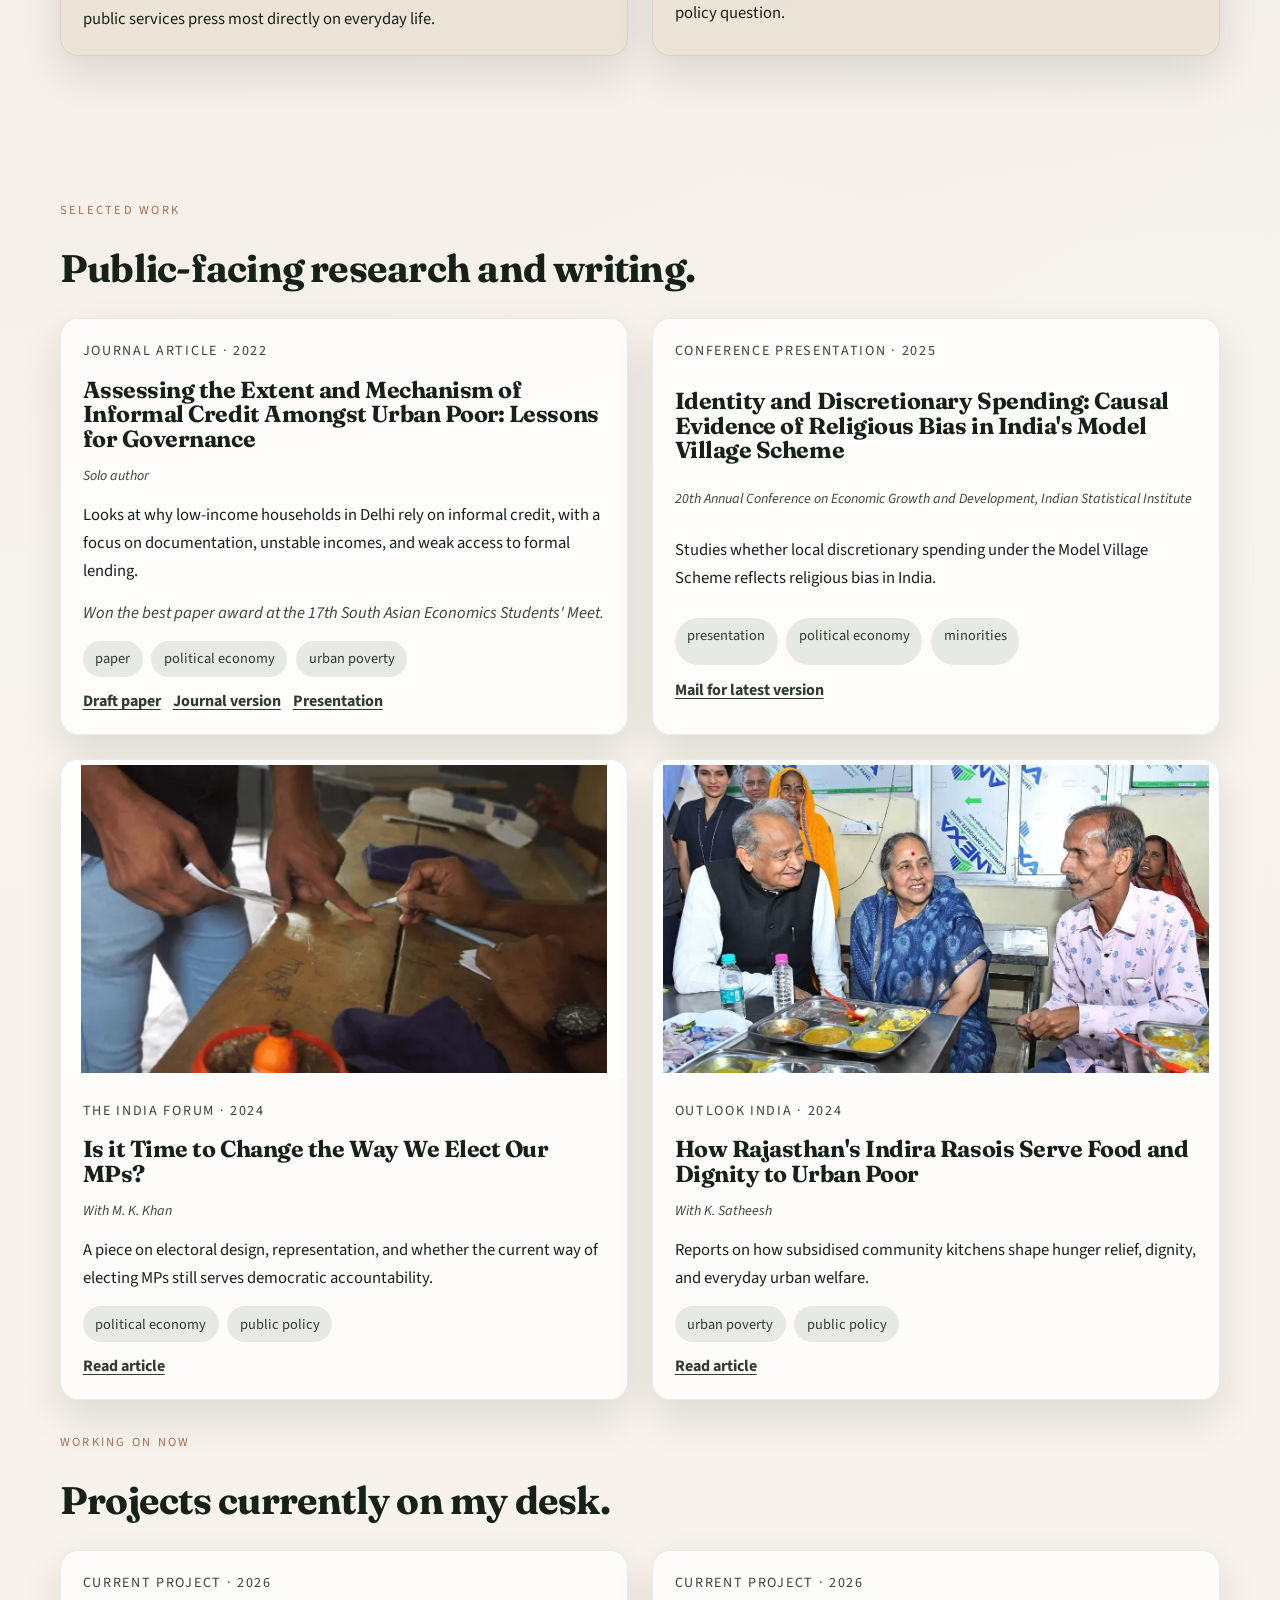
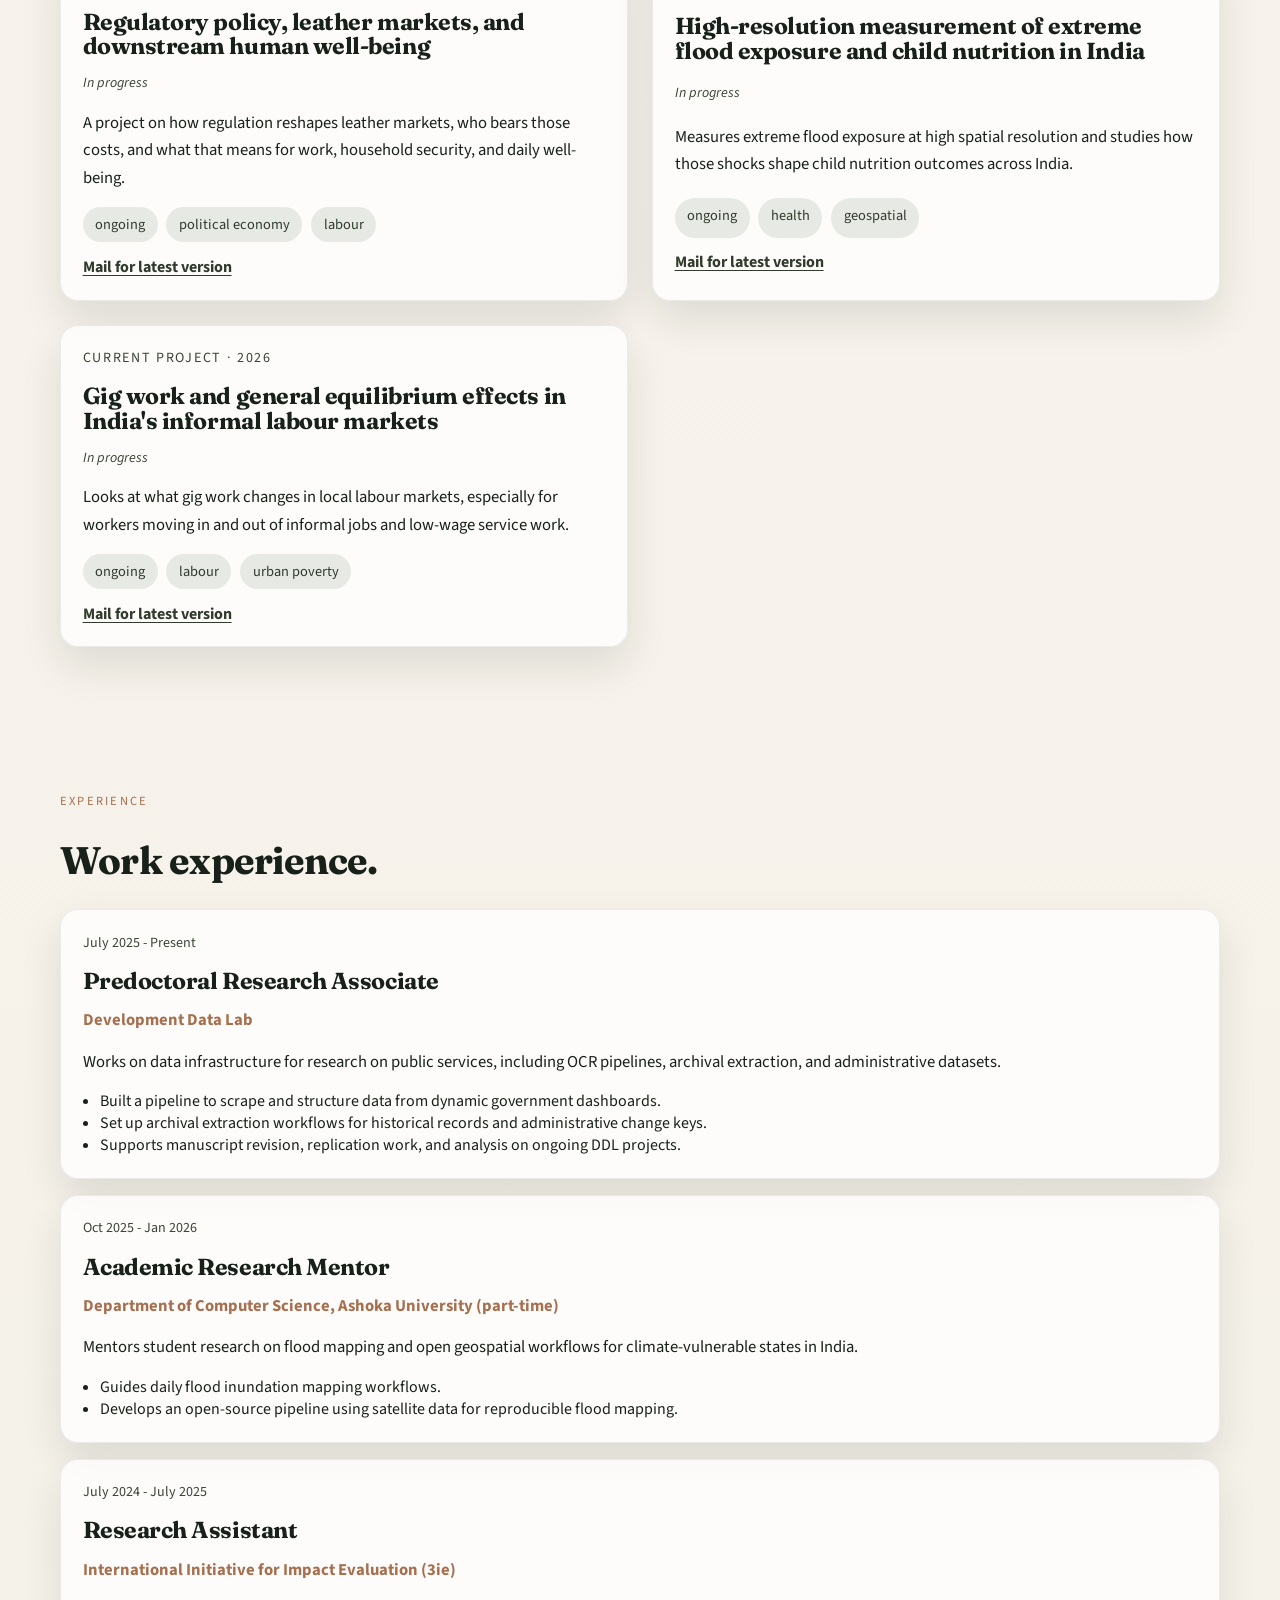
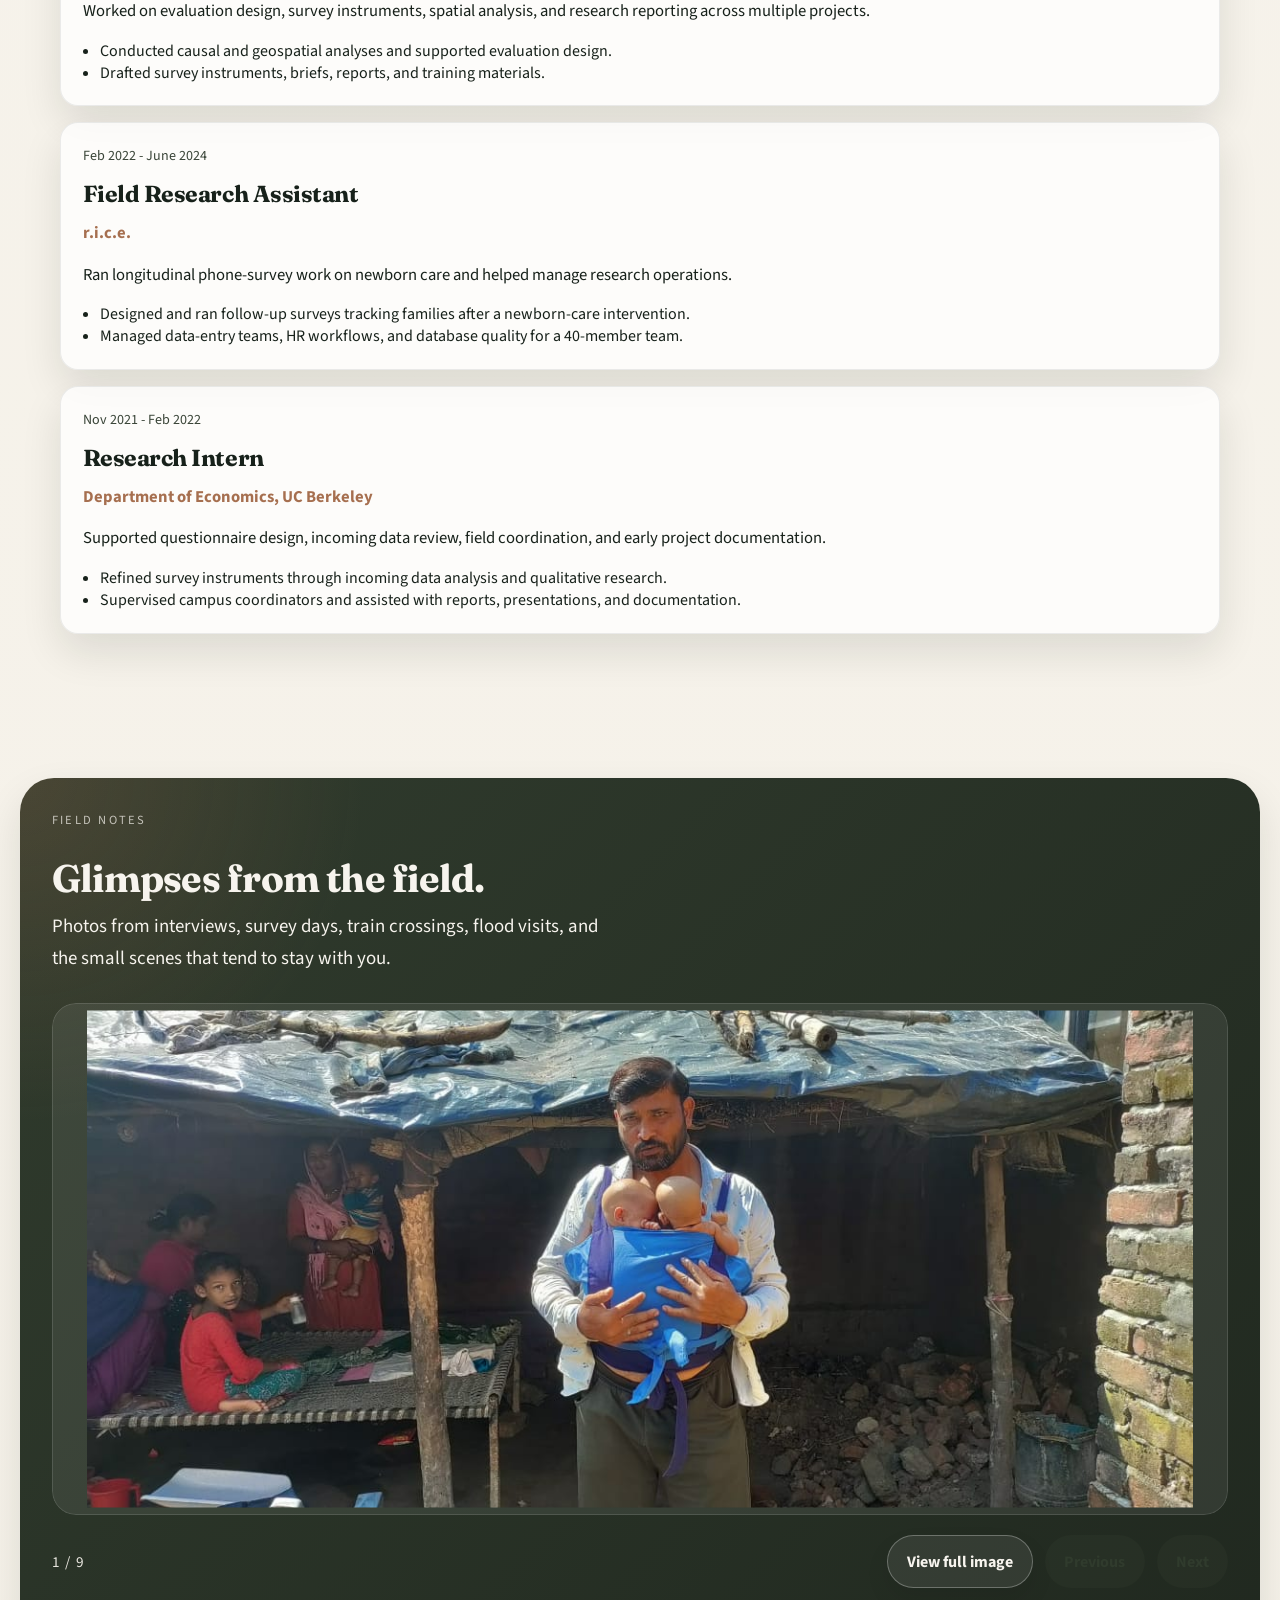
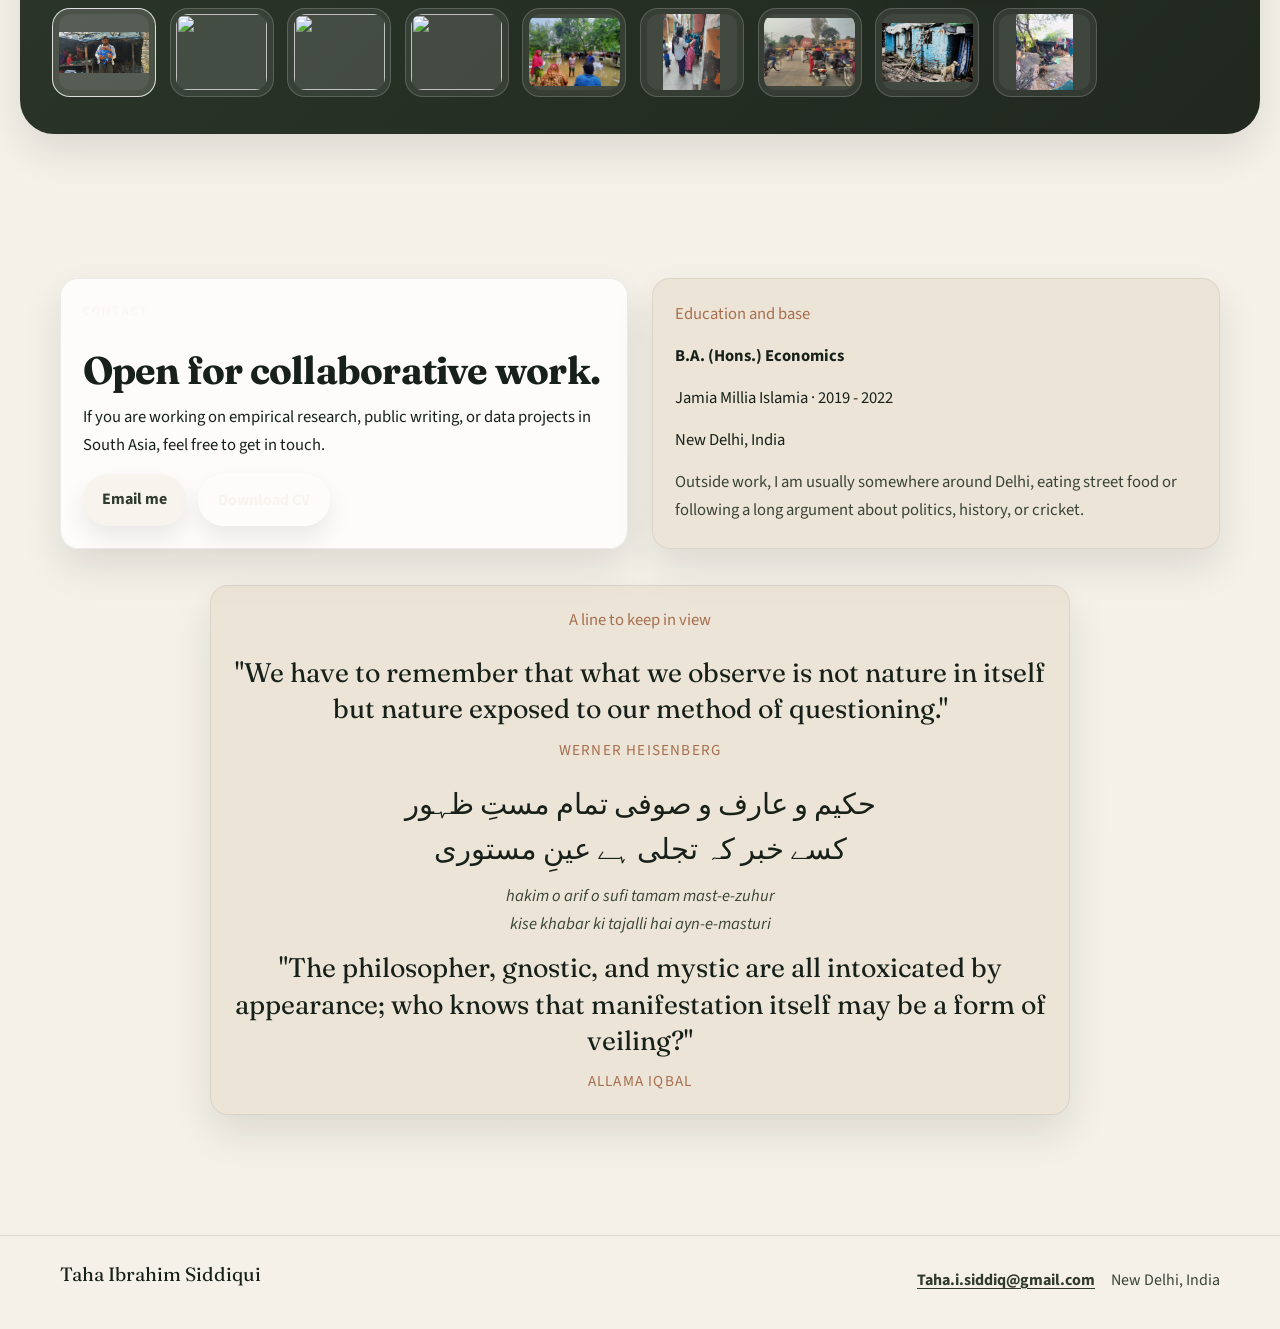
==== commit aa0ad4e9: "fix(header): keep primary nav on a single row Widen the header shell, tighten nav spacing, and raise" ====
--- a/index.html
+++ b/index.html
@@ -9,7 +9,7 @@
   <link rel="preconnect" href="https://fonts.googleapis.com">
   <link rel="preconnect" href="https://fonts.gstatic.com" crossorigin>
   <link href="https://fonts.googleapis.com/css2?family=Fraunces:opsz,wght@9..144,400;9..144,500;9..144,600;9..144,700&family=Source+Sans+3:wght@400;500;600;700&display=swap" rel="stylesheet">
-  <link rel="stylesheet" href="assets/css/styles.css?v=20260504a">
+  <link rel="stylesheet" href="assets/css/styles.css?v=20260711a">
 </head>
 <body data-page="home">
   <a class="skip-link" href="#main-content">Skip to content</a>
--- a/assets/css/styles.css
+++ b/assets/css/styles.css
@@ -222,18 +222,29 @@
   border-bottom: 1px solid var(--line);
 }
 
+/* Wider than page shell so the full nav row fits on one line. */
+.site-header > .shell {
+  width: min(1480px, calc(100vw - 1.25rem));
+}
+
 .site-header__inner {
   display: flex;
   align-items: center;
   justify-content: space-between;
-  gap: 1rem;
-  padding: 1rem 0;
+  gap: 0.75rem;
+  padding: 0.85rem 0;
+  flex-wrap: nowrap;
+  min-width: 0;
 }
 
 .site-header__cluster {
   display: flex;
   align-items: center;
-  gap: 0.75rem;
+  gap: 0.45rem;
+  flex: 1 1 auto;
+  justify-content: flex-end;
+  min-width: 0;
+  flex-wrap: nowrap;
 }
 
 .brand {
@@ -241,6 +252,8 @@
   flex-direction: column;
   gap: 0.1rem;
   text-decoration: none;
+  flex: 0 0 auto;
+  white-space: nowrap;
 }
 
 .brand__eyebrow {
@@ -252,14 +265,16 @@
 
 .brand__name {
   font-family: "Fraunces", serif;
-  font-size: 1.15rem;
+  font-size: 1.05rem;
   font-weight: 600;
 }
 
 .site-nav {
   display: flex;
   align-items: center;
-  gap: 0.3rem;
+  gap: 0.1rem;
+  flex-wrap: nowrap;
+  min-width: 0;
 }
 
 .site-nav__link {
@@ -268,8 +283,10 @@
   justify-content: center;
   text-decoration: none;
   color: var(--ink-soft);
-  padding: 0.7rem 0.95rem;
+  padding: 0.55rem 0.62rem;
   border-radius: 999px;
+  font-size: 0.92rem;
+  white-space: nowrap;
   transition: background-color var(--transition), color var(--transition), transform var(--transition);
 }
 
@@ -295,16 +312,17 @@
 .theme-switcher {
   display: inline-flex;
   align-items: center;
-  gap: 0.55rem;
-  padding: 0.2rem 0.25rem 0.2rem 0.7rem;
+  gap: 0.4rem;
+  padding: 0.15rem 0.2rem 0.15rem 0.55rem;
   border-radius: 999px;
   border: 1px solid var(--line);
   background: var(--surface);
+  flex: 0 0 auto;
 }
 
 .theme-switcher__label {
-  font-size: 0.74rem;
-  letter-spacing: 0.12em;
+  font-size: 0.7rem;
+  letter-spacing: 0.1em;
   text-transform: uppercase;
   color: var(--ink-soft);
 }
@@ -322,9 +340,12 @@
   background: var(--theme-toggle-bg);
   color: var(--theme-toggle-text);
   border-radius: 999px;
-  padding: 0.65rem 0.95rem;
+  padding: 0.5rem 0.75rem;
   font-weight: 700;
+  font-size: 0.88rem;
   cursor: pointer;
+  flex: 0 0 auto;
+  white-space: nowrap;
   transition: transform var(--transition), background-color var(--transition), color var(--transition), border-color var(--transition);
 }
 
@@ -1213,6 +1234,22 @@
   }
 }
 
+/* Compact header chrome before the mobile menu takes over. */
+@media (max-width: 1280px) {
+  .theme-switcher__label {
+    display: none;
+  }
+
+  .site-nav__link {
+    padding: 0.5rem 0.48rem;
+    font-size: 0.86rem;
+  }
+
+  .brand__name {
+    font-size: 0.98rem;
+  }
+}
+
 @media (max-width: 980px) {
   .hero-grid,
   .compact-hero,
@@ -1232,14 +1269,14 @@
   }
 }
 
-@media (max-width: 760px) {
+@media (max-width: 900px) {
   .nav-toggle {
     display: inline-flex;
   }
 
   .site-header__inner {
     position: relative;
-    align-items: flex-start;
+    align-items: center;
   }
 
   .brand__eyebrow,
@@ -1265,6 +1302,7 @@
     display: none;
     flex-direction: column;
     align-items: stretch;
+    flex-wrap: wrap;
   }
 
   .site-nav--open {
@@ -1273,6 +1311,8 @@
 
   .site-nav__link {
     width: 100%;
+    font-size: 0.95rem;
+    padding: 0.7rem 0.95rem;
   }
 
   .page-hero--home {
